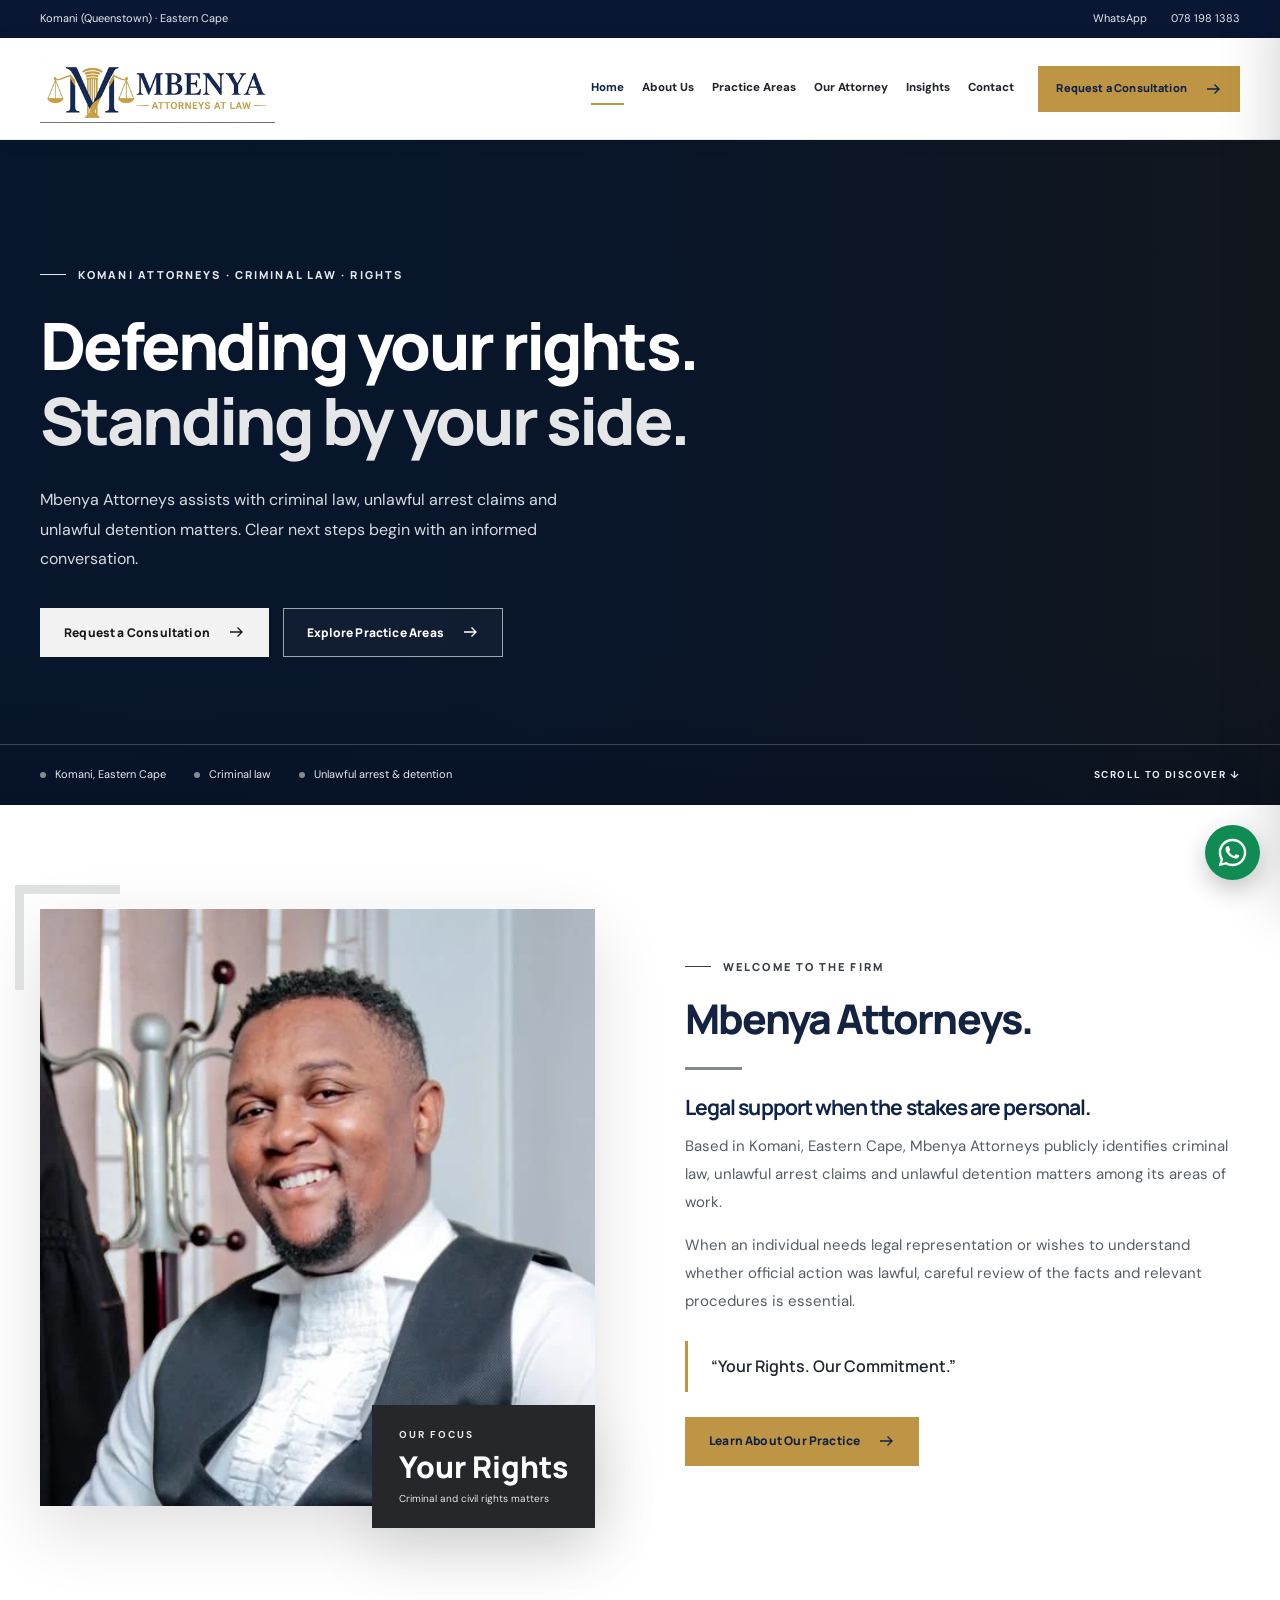
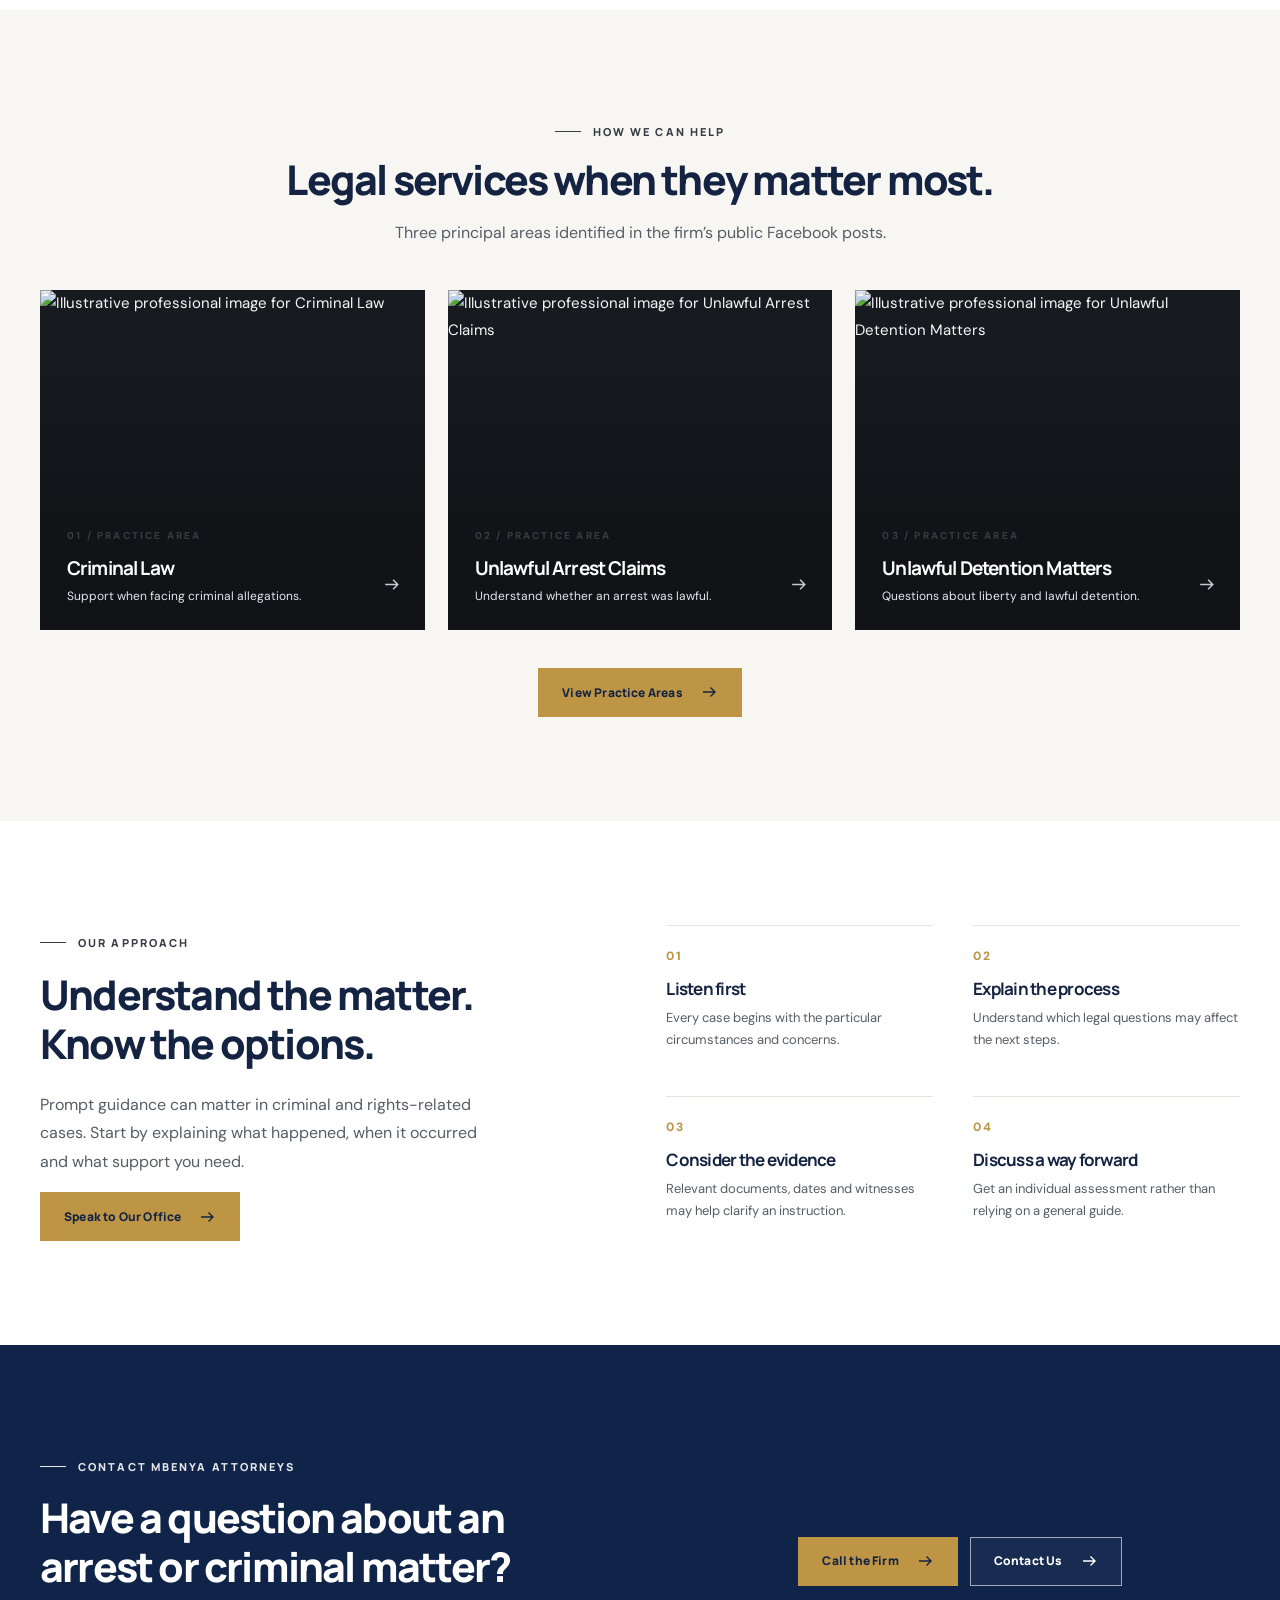
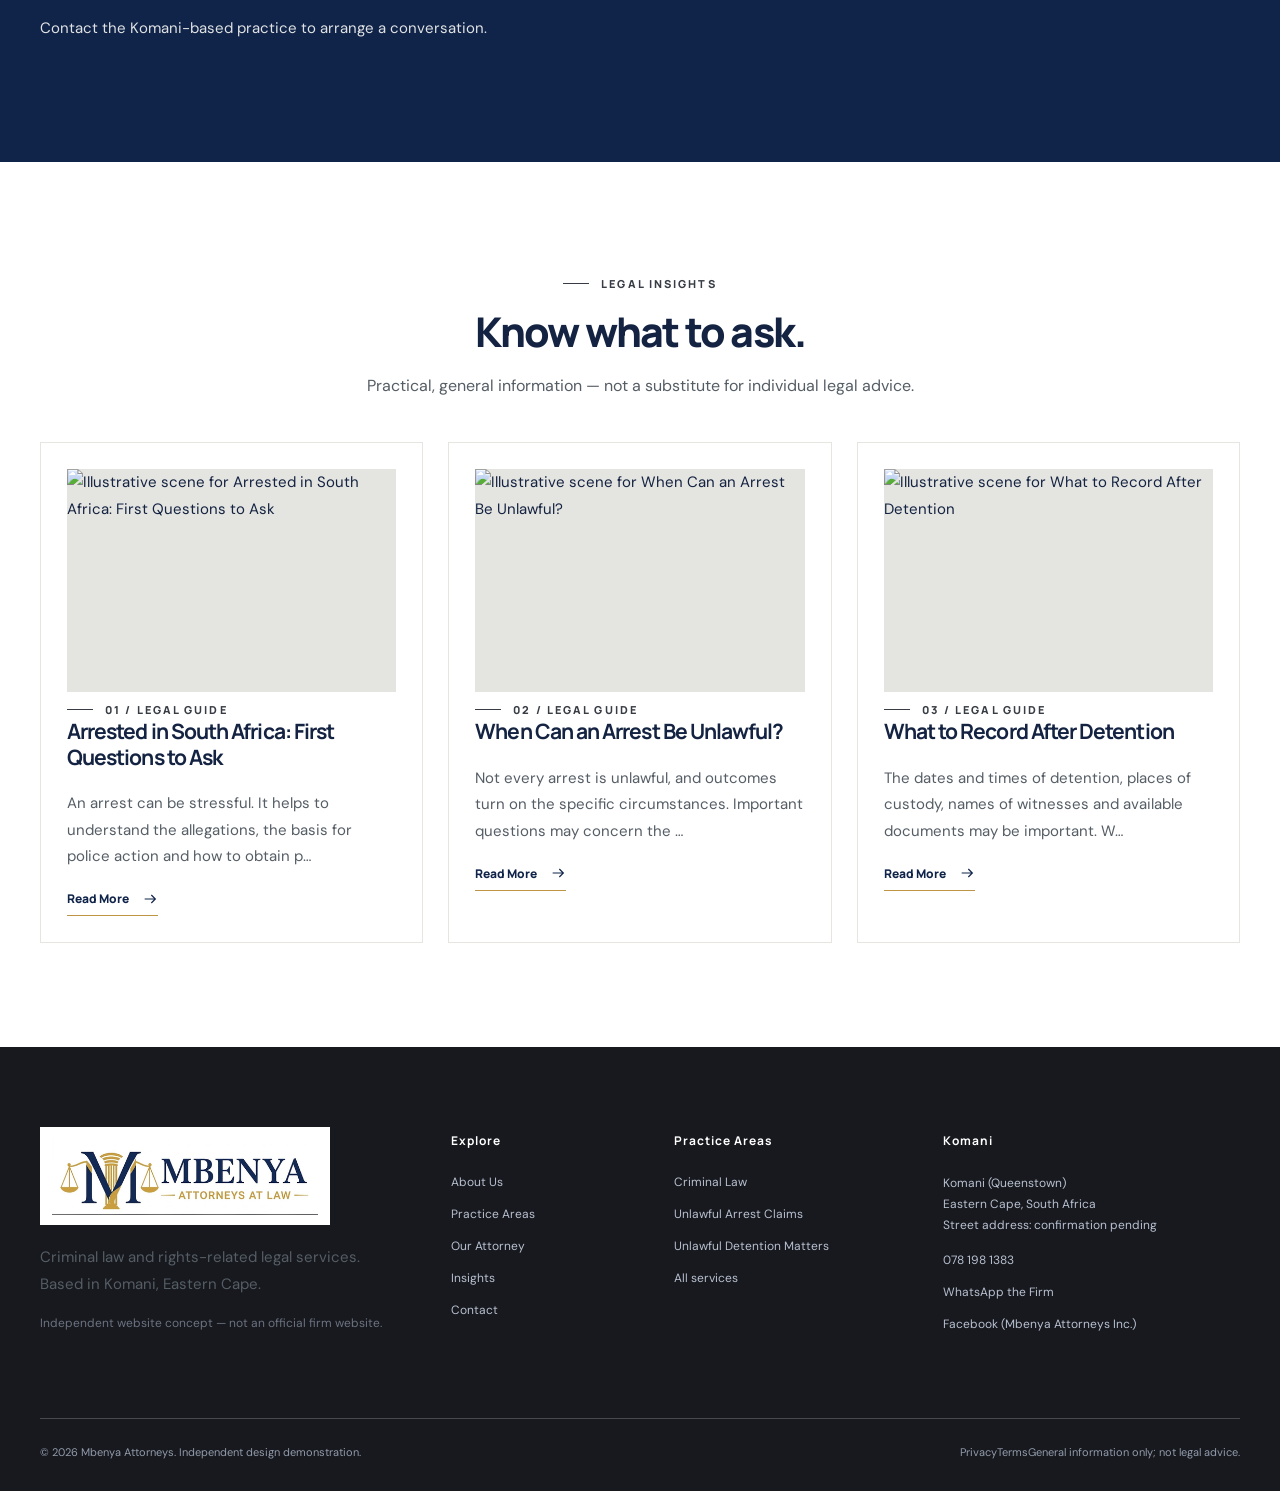
==== index.html @ cfec48fe "Initial Mbenya Attorneys website" ====
<!doctype html><html lang="en-ZA"><head><meta charset="utf-8"><meta name="viewport" content="width=device-width,initial-scale=1"><meta name="theme-color" content="#10244a"><title>Mbenya Attorneys | Criminal Law &amp; Unlawful Arrest | Komani</title><meta name="description" content="Mbenya Attorneys in Komani, Eastern Cape: criminal law, unlawful arrest claims and unlawful detention matters. Call or WhatsApp 078 198 1383."><meta name="robots" content="noindex,nofollow,noarchive,max-image-preview:large"><meta property="og:title" content="Mbenya Attorneys | Criminal Law &amp; Unlawful Arrest | Komani"><meta property="og:description" content="Mbenya Attorneys in Komani, Eastern Cape: criminal law, unlawful arrest claims and unlawful detention matters. Call or WhatsApp 078 198 1383."><meta property="og:type" content="website"><meta property="og:image" content="/assets/social-preview.jpg"><meta name="twitter:card" content="summary_large_image"><link rel="icon" type="image/png" href="/assets/favicon.png"><link rel="preconnect" href="https://images.pexels.com"><link rel="preconnect" href="https://fonts.googleapis.com"><link rel="preconnect" href="https://fonts.gstatic.com" crossorigin><link rel="stylesheet" href="/assets/site.css"><script defer src="/assets/site.js"></script><script type="application/ld+json">{"@context": "https://schema.org", "@type": "LegalService", "name": "Mbenya Attorneys", "telephone": "+27781981383", "address": {"@type": "PostalAddress", "addressLocality": "Komani", "addressRegion": "Eastern Cape", "addressCountry": "ZA"}, "areaServed": "South Africa", "knowsAbout": ["Criminal law", "Unlawful arrest claims", "Unlawful detention matters"], "sameAs": ["https://www.facebook.com/ModiAttorneys/"]}</script></head><body><a class="skip-link" href="#main">Skip to content</a><div class="topbar"><div class="container topbar-inner"><span class="topbar-address">Komani (Queenstown) · Eastern Cape</span><div class="topbar-links"><a href="https://wa.me/27781981383" target="_blank" rel="noopener noreferrer">WhatsApp</a><a href="tel:+27781981383">078 198 1383</a></div></div></div><header class="nav-shell"><div class="container nav-inner"><a class="brand" href="/" aria-label="Mbenya Attorneys home"><img src="/assets/logo-header.png" width="235" height="69" alt="Mbenya Attorneys at Law official supplied logo"></a><nav class="nav-links" aria-label="Main navigation"><a class="nav-link active" href="/" aria-current=page>Home</a><a class="nav-link " href="/about/" >About Us</a><a class="nav-link " href="/practice-areas/" >Practice Areas</a><a class="nav-link " href="/our-attorney/" >Our Attorney</a><a class="nav-link " href="/insights/" >Insights</a><a class="nav-link " href="/contact/" >Contact</a></nav><a class="btn btn-gold nav-cta" href="/contact/">Request a Consultation <svg aria-hidden="true" xmlns="http://www.w3.org/2000/svg" width="18" height="18" viewBox="0 0 24 24" fill="none" stroke="currentColor" stroke-width="1.8"><path d="M4 12h16m-6-6 6 6-6 6"/></svg></a><button type="button" class="menu-open" aria-label="Open navigation" aria-expanded="false" aria-controls="mobile-panel" data-mobile-open>☰</button></div></header><div class="mobile-backdrop" id="mobile-backdrop"></div><nav class="mobile-panel" id="mobile-panel" aria-label="Mobile navigation" aria-hidden="true" inert><div class="mobile-head"><img src="/assets/logo-header.png" alt="Mbenya Attorneys logo"><button type="button" data-mobile-close aria-label="Close navigation">×</button></div><div class="mobile-links"><a href="/">Home</a><a href="/about/">About Us</a><a href="/practice-areas/">Practice Areas</a><a href="/our-attorney/">Our Attorney</a><a href="/insights/">Insights</a><a href="/contact/">Contact</a></div><a class="btn btn-gold mobile-cta" href="/contact/">Contact the Firm <svg aria-hidden="true" xmlns="http://www.w3.org/2000/svg" width="18" height="18" viewBox="0 0 24 24" fill="none" stroke="currentColor" stroke-width="1.8"><path d="M4 12h16m-6-6 6 6-6 6"/></svg></a></nav><main id="main"><section class="hero" style="--hero-image:url('https://images.pexels.com/photos/5668508/pexels-photo-5668508.jpeg?auto=compress&cs=tinysrgb&w=1900')"><div class="container hero-inner"><div class="hero-copy"><span class="eyebrow eyebrow-light">KOMANI ATTORNEYS · CRIMINAL LAW · RIGHTS</span><h1>Defending your rights. <em>Standing by your side.</em></h1><p>Mbenya Attorneys assists with criminal law, unlawful arrest claims and unlawful detention matters. Clear next steps begin with an informed conversation.</p><div class="hero-actions"><a class="btn btn-gold" href="/contact/">Request a Consultation <svg aria-hidden="true" xmlns="http://www.w3.org/2000/svg" width="18" height="18" viewBox="0 0 24 24" fill="none" stroke="currentColor" stroke-width="1.8"><path d="M4 12h16m-6-6 6 6-6 6"/></svg></a><a class="btn btn-outline" href="/practice-areas/">Explore Practice Areas <svg aria-hidden="true" xmlns="http://www.w3.org/2000/svg" width="18" height="18" viewBox="0 0 24 24" fill="none" stroke="currentColor" stroke-width="1.8"><path d="M4 12h16m-6-6 6 6-6 6"/></svg></a></div></div></div><div class="hero-bottom"><div class="container hero-bottom-inner"><div class="hero-notes"><span>Komani, Eastern Cape</span><span>Criminal law</span><span>Unlawful arrest &amp; detention</span></div><span class="scroll-cue">SCROLL TO DISCOVER ↓</span></div></div></section>
<section class="section"><div class="container intro-grid"><div class="intro-picture"><img src="/assets/portrait-home.webp" alt="Attorney portrait supplied for Mbenya Attorneys, name awaiting confirmation" width="526" height="526" loading="lazy" decoding="async" ><div class="picture-stamp"><small>OUR FOCUS</small><strong>Your Rights</strong><span>Criminal and civil rights matters</span></div></div><div class="intro-copy"><span class="eyebrow">WELCOME TO THE FIRM</span><h2>Mbenya Attorneys.</h2><div class="accent-line"></div><h3>Legal support when the stakes are personal.</h3><p>Based in Komani, Eastern Cape, Mbenya Attorneys publicly identifies criminal law, unlawful arrest claims and unlawful detention matters among its areas of work.</p><p>When an individual needs legal representation or wishes to understand whether official action was lawful, careful review of the facts and relevant procedures is essential.</p><blockquote>“Your Rights. Our Commitment.”</blockquote><a class="btn btn-gold" href="/about/">Learn About Our Practice <svg aria-hidden="true" xmlns="http://www.w3.org/2000/svg" width="18" height="18" viewBox="0 0 24 24" fill="none" stroke="currentColor" stroke-width="1.8"><path d="M4 12h16m-6-6 6 6-6 6"/></svg></a></div></div></section>
<section class="section cream"><div class="container"><div class="section-heading centered"><span class="eyebrow">HOW WE CAN HELP</span><h2>Legal services when they matter most.</h2><p>Three principal areas identified in the firm’s public Facebook posts.</p></div><div class="practice-grid"><a class="practice-card" href="/practice-areas/#criminal"><img src="https://images.pexels.com/photos/7875843/pexels-photo-7875843.jpeg?auto=compress&amp;cs=tinysrgb&amp;w=1200" alt="Illustrative professional image for Criminal Law" width="1200" height="800" loading="lazy" decoding="async" ><div class="practice-shade"></div><div class="practice-card-text"><span class="card-number">01 / PRACTICE AREA</span><h3>Criminal Law</h3><p>Support when facing criminal allegations.</p></div><span class="card-arrow"><svg aria-hidden="true" xmlns="http://www.w3.org/2000/svg" width="18" height="18" viewBox="0 0 24 24" fill="none" stroke="currentColor" stroke-width="1.8"><path d="M4 12h16m-6-6 6 6-6 6"/></svg></span></a><a class="practice-card" href="/practice-areas/#arrest"><img src="https://images.pexels.com/photos/6077355/pexels-photo-6077355.jpeg?auto=compress&amp;cs=tinysrgb&amp;w=1200" alt="Illustrative professional image for Unlawful Arrest Claims" width="1200" height="800" loading="lazy" decoding="async" ><div class="practice-shade"></div><div class="practice-card-text"><span class="card-number">02 / PRACTICE AREA</span><h3>Unlawful Arrest Claims</h3><p>Understand whether an arrest was lawful.</p></div><span class="card-arrow"><svg aria-hidden="true" xmlns="http://www.w3.org/2000/svg" width="18" height="18" viewBox="0 0 24 24" fill="none" stroke="currentColor" stroke-width="1.8"><path d="M4 12h16m-6-6 6 6-6 6"/></svg></span></a><a class="practice-card" href="/practice-areas/#detention"><img src="https://images.pexels.com/photos/6077859/pexels-photo-6077859.jpeg?auto=compress&amp;cs=tinysrgb&amp;w=1200" alt="Illustrative professional image for Unlawful Detention Matters" width="1200" height="800" loading="lazy" decoding="async" ><div class="practice-shade"></div><div class="practice-card-text"><span class="card-number">03 / PRACTICE AREA</span><h3>Unlawful Detention Matters</h3><p>Questions about liberty and lawful detention.</p></div><span class="card-arrow"><svg aria-hidden="true" xmlns="http://www.w3.org/2000/svg" width="18" height="18" viewBox="0 0 24 24" fill="none" stroke="currentColor" stroke-width="1.8"><path d="M4 12h16m-6-6 6 6-6 6"/></svg></span></a></div><div class="section-action centered"><a class="btn btn-gold" href="/practice-areas/">View Practice Areas <svg aria-hidden="true" xmlns="http://www.w3.org/2000/svg" width="18" height="18" viewBox="0 0 24 24" fill="none" stroke="currentColor" stroke-width="1.8"><path d="M4 12h16m-6-6 6 6-6 6"/></svg></a></div></div></section>
<section class="section purpose-section"><div class="container purpose-grid"><div><span class="eyebrow">OUR APPROACH</span><h2>Understand the matter. Know the options.</h2><p>Prompt guidance can matter in criminal and rights-related cases. Start by explaining what happened, when it occurred and what support you need.</p><a class="btn btn-gold" href="/contact/">Speak to Our Office <svg aria-hidden="true" xmlns="http://www.w3.org/2000/svg" width="18" height="18" viewBox="0 0 24 24" fill="none" stroke="currentColor" stroke-width="1.8"><path d="M4 12h16m-6-6 6 6-6 6"/></svg></a></div><div class="value-grid"><div><span>01</span><h3>Listen first</h3><p>Every case begins with the particular circumstances and concerns.</p></div><div><span>02</span><h3>Explain the process</h3><p>Understand which legal questions may affect the next steps.</p></div><div><span>03</span><h3>Consider the evidence</h3><p>Relevant documents, dates and witnesses may help clarify an instruction.</p></div><div><span>04</span><h3>Discuss a way forward</h3><p>Get an individual assessment rather than relying on a general guide.</p></div></div></div></section>
<section class="section section-navy"><div class="container two-column"><div><span class="eyebrow eyebrow-light">CONTACT MBENYA ATTORNEYS</span><h2>Have a question about an arrest or criminal matter?</h2><p style="color:#e0e2e3">Contact the Komani-based practice to arrange a conversation.</p></div><div class="centered"><a class="btn btn-gold" href="tel:+27781981383">Call the Firm <svg aria-hidden="true" xmlns="http://www.w3.org/2000/svg" width="18" height="18" viewBox="0 0 24 24" fill="none" stroke="currentColor" stroke-width="1.8"><path d="M4 12h16m-6-6 6 6-6 6"/></svg></a> &nbsp; <a class="btn btn-outline" href="/contact/">Contact Us <svg aria-hidden="true" xmlns="http://www.w3.org/2000/svg" width="18" height="18" viewBox="0 0 24 24" fill="none" stroke="currentColor" stroke-width="1.8"><path d="M4 12h16m-6-6 6 6-6 6"/></svg></a></div></div></section>
<section class="section"><div class="container"><div class="section-heading centered"><span class="eyebrow">LEGAL INSIGHTS</span><h2>Know what to ask.</h2><p>Practical, general information — not a substitute for individual legal advice.</p></div><div class="insight-grid"><article class="insight-card"><a class="insight-image" href="/insights/#arrest-rights"><img src="https://images.pexels.com/photos/7875843/pexels-photo-7875843.jpeg?auto=compress&amp;cs=tinysrgb&amp;w=1200" alt="Illustrative scene for Arrested in South Africa: First Questions to Ask" width="1200" height="800" loading="lazy" decoding="async" ></a><span class="eyebrow">01 / LEGAL GUIDE</span><h3>Arrested in South Africa: First Questions to Ask</h3><p>An arrest can be stressful. It helps to understand the allegations, the basis for police action and how to obtain p…</p><a class="text-link" href="/insights/#arrest-rights">Read More <svg aria-hidden="true" xmlns="http://www.w3.org/2000/svg" width="18" height="18" viewBox="0 0 24 24" fill="none" stroke="currentColor" stroke-width="1.8"><path d="M4 12h16m-6-6 6 6-6 6"/></svg></a></article><article class="insight-card"><a class="insight-image" href="/insights/#unlawful-arrest"><img src="https://images.pexels.com/photos/6077355/pexels-photo-6077355.jpeg?auto=compress&amp;cs=tinysrgb&amp;w=1200" alt="Illustrative scene for When Can an Arrest Be Unlawful?" width="1200" height="800" loading="lazy" decoding="async" ></a><span class="eyebrow">02 / LEGAL GUIDE</span><h3>When Can an Arrest Be Unlawful?</h3><p>Not every arrest is unlawful, and outcomes turn on the specific circumstances. Important questions may concern the …</p><a class="text-link" href="/insights/#unlawful-arrest">Read More <svg aria-hidden="true" xmlns="http://www.w3.org/2000/svg" width="18" height="18" viewBox="0 0 24 24" fill="none" stroke="currentColor" stroke-width="1.8"><path d="M4 12h16m-6-6 6 6-6 6"/></svg></a></article><article class="insight-card"><a class="insight-image" href="/insights/#detention-steps"><img src="https://images.pexels.com/photos/6077859/pexels-photo-6077859.jpeg?auto=compress&amp;cs=tinysrgb&amp;w=1200" alt="Illustrative scene for What to Record After Detention" width="1200" height="800" loading="lazy" decoding="async" ></a><span class="eyebrow">03 / LEGAL GUIDE</span><h3>What to Record After Detention</h3><p>The dates and times of detention, places of custody, names of witnesses and available documents may be important. W…</p><a class="text-link" href="/insights/#detention-steps">Read More <svg aria-hidden="true" xmlns="http://www.w3.org/2000/svg" width="18" height="18" viewBox="0 0 24 24" fill="none" stroke="currentColor" stroke-width="1.8"><path d="M4 12h16m-6-6 6 6-6 6"/></svg></a></article></div></div></section></main><footer class="site-footer"><div class="container"><div class="footer-grid"><div><a class="footer-logo" href="/"><img src="/assets/logo-dark-4k.png" alt="Mbenya Attorneys at Law logo" width="300" height="88" loading="lazy"></a><p>Criminal law and rights-related legal services. Based in Komani, Eastern Cape.</p><p class="demo-note">Independent website concept — not an official firm website.</p></div><div><h3>Explore</h3><div class="footer-links"><a href="/about/">About Us</a><a href="/practice-areas/">Practice Areas</a><a href="/our-attorney/">Our Attorney</a><a href="/insights/">Insights</a><a href="/contact/">Contact</a></div></div><div><h3>Practice Areas</h3><div class="footer-links"><a href="/practice-areas/#criminal">Criminal Law</a><a href="/practice-areas/#arrest">Unlawful Arrest Claims</a><a href="/practice-areas/#detention">Unlawful Detention Matters</a><a href="/practice-areas/">All services</a></div></div><div class="footer-location"><h3>Komani</h3><address>Komani (Queenstown)<br>Eastern Cape, South Africa<br>Street address: confirmation pending</address><div class="footer-links" style="margin-top:15px"><a href="tel:+27781981383">078 198 1383</a><a href="https://wa.me/27781981383" target="_blank" rel="noopener noreferrer">WhatsApp the Firm</a><a href="https://www.facebook.com/ModiAttorneys/" target="_blank" rel="noopener noreferrer">Facebook (Mbenya Attorneys Inc.)</a></div></div></div><div class="footer-bottom"><span>© 2026 Mbenya Attorneys. Independent design demonstration.</span><span class="footer-legal"><a href="/privacy/">Privacy</a><a href="/terms/">Terms</a><span>General information only; not legal advice.</span></span></div></div></footer><a class="floating-whatsapp" href="https://wa.me/27781981383?text=Hello%20Mbenya%20Attorneys%2C%20I%20would%20like%20to%20enquire%20about%20legal%20services." target="_blank" rel="noopener noreferrer" title="WhatsApp Mbenya Attorneys" aria-label="Contact Mbenya Attorneys on WhatsApp"><svg viewBox="0 0 32 32" aria-hidden="true" xmlns="http://www.w3.org/2000/svg"><path fill="currentColor" d="M16 .8C7.61.8.8 7.59.8 15.98c0 2.69.7 5.31 2.03 7.62L.7 31.3l7.91-2.08a15.15 15.15 0 0 0 7.37 1.88h.01c8.38 0 15.2-6.82 15.2-15.2 0-4.06-1.58-7.88-4.46-10.76A15.07 15.07 0 0 0 16 .8Zm0 27.73a12.54 12.54 0 0 1-6.39-1.75l-.46-.27-4.7 1.23 1.25-4.58-.3-.47a12.5 12.5 0 0 1-1.93-6.7C3.47 9.08 9.08 3.47 16 3.47a12.45 12.45 0 0 1 8.87 3.68 12.48 12.48 0 0 1 3.67 8.86c0 6.91-5.62 12.52-12.54 12.52Zm6.88-9.38c-.38-.19-2.23-1.1-2.58-1.23-.34-.13-.59-.19-.84.19s-.96 1.23-1.18 1.49-.44.29-.82.1a10.32 10.32 0 0 1-3.04-1.88 11.39 11.39 0 0 1-2.1-2.61c-.22-.38-.02-.58.16-.77.17-.17.38-.44.57-.66s.25-.38.38-.63.06-.47-.03-.66c-.1-.19-.85-2.04-1.16-2.8-.3-.74-.61-.64-.84-.65l-.71-.01c-.25 0-.66.1-1.01.47-.34.38-1.32 1.29-1.32 3.13s1.35 3.62 1.53 3.87a14.37 14.37 0 0 0 5.51 4.89c1.03.45 1.84.72 2.48.93 1.04.33 1.98.29 2.72.18.83-.13 2.23-.91 2.55-1.79.31-.88.31-1.64.22-1.8-.09-.16-.34-.25-.72-.44Z"/></svg><span class="whatsapp-tooltip" aria-hidden="true">WhatsApp Us</span></a><button type="button" class="scroll-top" title="Back to top" aria-label="Back to top">↑</button></body></html>
---- assets/site.css ----
@import url('https://fonts.googleapis.com/css2?family=DM+Sans:wght@400;500;600;700&family=Manrope:wght@400;500;600;700;800&display=swap');
:root{--navy:#181b20;--navy-deep:#101216;--navy-soft:#30343c;--gold:#505863;--gold-light:#e2e5e8;--red:#25282d;--ink:#171b21;--body:#58616d;--line:#e7e9ec;--cream:#f5f6f7;--white:#fff;--shadow:0 24px 65px rgba(10,13,18,.14)}
*,*::before,*::after{box-sizing:border-box}html{scroll-behavior:smooth;scroll-padding-top:110px}body{margin:0;background:#fff;color:var(--ink);font:400 15px/1.78 'DM Sans',Arial,sans-serif;-webkit-font-smoothing:antialiased}body.nav-open{overflow:hidden}img{max-width:100%;display:block}button,input,textarea,select{font:inherit}button{cursor:pointer}a{color:inherit;text-decoration:none}::selection{background:#e0e3e6;color:#1a1c20}:focus-visible{outline:3px solid #525862;outline-offset:4px}.container{width:min(100% - 72px,1200px);margin-inline:auto}.skip-link{position:absolute;top:-100px;left:10px;z-index:1000;color:#fff;background:var(--navy);padding:9px 17px}.skip-link:focus{top:8px}h1,h2,h3,h4,p{margin-top:0}h1,h2,h3{font-family:Manrope,Arial,sans-serif;letter-spacing:-.044em;line-height:1.2}h1{font-size:clamp(44px,5.1vw,74px);font-weight:800}h2{font-size:clamp(30px,3.2vw,48px);font-weight:800}h3{font-size:clamp(17px,1.65vw,23px)}p{color:var(--body)}.centered{text-align:center}.section{padding:104px 0}.cream{background:var(--cream)}.section-heading{margin-bottom:42px;max-width:770px}.section-heading.centered{margin-inline:auto}.section-heading h2{margin:15px 0 15px}.section-heading p{margin:0;font-size:16px;line-height:1.78}.eyebrow{display:inline-flex;align-items:center;gap:12px;color:var(--gold);font-size:11px;font-family:Manrope,Arial,sans-serif;font-weight:800;letter-spacing:2.1px;text-transform:uppercase;line-height:1.55}.eyebrow::before{content:"";width:26px;flex:0 0 26px;height:1px;background:currentColor}.eyebrow-light{color:var(--gold-light)}.accent-line{width:57px;height:3px;background:var(--gold);margin:24px 0}.btn{display:inline-flex;align-items:center;justify-content:center;gap:17px;padding:14px 23px;min-height:49px;font-size:12px;font-weight:800;letter-spacing:.015em;font-family:Manrope,Arial,sans-serif;line-height:1.3;text-align:center;border:1px solid transparent;transition:background .2s,transform .2s,border-color .2s;white-space:normal}.btn:hover{transform:translateY(-2px)}.btn svg{flex:none}.btn-gold{background:#20252c;border-color:#20252c;color:#fff}.btn-gold:hover{background:#171b20;border-color:#171b20;color:#fff}.btn-navy{color:#fff;background:var(--navy);border-color:var(--navy)}.btn-navy:hover{background:#343943}.btn-outline{border-color:#fff9;color:#fff;background:#ffffff08}.btn-outline:hover{background:#ffffff1d}.text-link{display:inline-flex;align-items:center;gap:13px;color:#22252b;font-size:12px;font-weight:800;font-family:Manrope,Arial,sans-serif;border-bottom:1px solid var(--gold);padding-bottom:6px}.text-link:hover{color:#20252c}.text-link svg{width:16px}.section-action{margin-top:38px}
/* Reference site navigation: restrained utility bar, white main navigation */
.topbar{background:#101215;color:#e0e2ea;font-size:11px}.topbar-inner{min-height:38px;display:flex;justify-content:space-between;align-items:center;gap:18px}.topbar-address,.topbar-links,.topbar-links a{display:inline-flex;align-items:center;gap:7px}.topbar svg{height:15px;width:15px;color:#c8ccd1}.topbar-links{gap:24px}.topbar-links a:hover{color:#c8ccd1}.nav-shell{position:sticky;top:0;background:#fff;z-index:80;box-shadow:0 2px 20px #181b200e}.nav-inner{min-height:101px;display:flex;align-items:center;gap:24px}.brand{display:flex;align-items:center;flex:0 0 260px;width:260px}.brand img{width:260px;height:auto;max-height:80px;object-fit:contain}.nav-links{display:flex;gap:18px;margin-left:auto;align-items:center}.nav-link{font-size:11.5px;font-weight:800;color:#22252b;white-space:nowrap;position:relative;padding:12px 0}.nav-link::after{content:"";position:absolute;bottom:6px;left:0;right:100%;height:2px;background:var(--gold);transition:right .2s}.nav-link.active::after,.nav-link:hover::after{right:0}.nav-link.active{color:#20252c}.nav-cta{padding:13px 17px;min-height:44px;white-space:nowrap;font-size:11px}.menu-open{display:none;background:transparent;border:1px solid #e3e3e3;color:var(--navy);width:44px;height:44px;align-items:center;justify-content:center;margin-left:auto}.mobile-backdrop{position:fixed;inset:0;background:#101215b3;z-index:85;visibility:hidden;opacity:0;transition:opacity .2s,visibility .2s}.mobile-backdrop.visible{opacity:1;visibility:visible}.mobile-panel{position:fixed;right:0;top:0;bottom:0;z-index:90;display:block;width:min(89vw,380px);padding:24px;background:white;overflow-y:auto;transform:translateX(105%);box-shadow:-15px 0 60px #1012153d;transition:transform .23s}.mobile-panel.open{transform:translateX(0)}.mobile-head{display:flex;align-items:center;justify-content:space-between;gap:12px;padding-bottom:25px;border-bottom:1px solid var(--line)}.mobile-head img{width:175px;height:auto}.mobile-head button{background:#eff0f2;border:0;color:var(--navy);font-size:26px;line-height:1;width:39px;height:39px}.mobile-links{display:flex;flex-direction:column;margin:14px 0 27px}.mobile-links a{padding:13px 3px;border-bottom:1px solid #efeee9;font-size:14px;font-weight:700}.mobile-cta{width:100%}
/* Full-bleed image, overlaid text: matches original Were reference hero */
.hero{min-height:665px;background:#111318;color:#fff;position:relative;isolation:isolate;display:flex;align-items:center;overflow:hidden}.hero::before{content:"";position:absolute;z-index:-2;inset:0;background-image:linear-gradient(90deg,rgba(5,14,32,.98) 0%,rgba(6,16,36,.94) 31%,rgba(7,19,41,.79) 57%,rgba(5,14,31,.15) 100%),var(--hero-image);background-position:center;background-size:cover}.hero::after{content:"";position:absolute;z-index:-1;inset:0;background:linear-gradient(0deg,rgba(4,12,30,.39),transparent 24%)}.hero-inner{width:min(100% - 72px,1200px);padding:88px 0 119px}.hero-copy{max-width:725px}.hero h1{color:#fff;margin:24px 0 27px;line-height:1.15}.hero h1 em{color:var(--gold-light);font-style:normal}.hero-copy p{color:#d8dade;max-width:570px;font-size:16px;line-height:1.85}.hero-actions{display:flex;gap:14px;flex-wrap:wrap;margin-top:34px}.hero-bottom{position:absolute;left:0;right:0;bottom:0;color:#e8eaf0;border-top:1px solid #fff3}.hero-bottom-inner{min-height:60px;display:flex;align-items:center;justify-content:space-between;gap:20px}.hero-notes{display:flex;align-items:center;gap:28px;font-size:11px}.hero-notes span{display:flex;align-items:center;gap:9px}.hero-notes span::before{content:"";height:6px;width:6px;background:var(--gold-light);border-radius:50%}.scroll-cue{font-weight:700;letter-spacing:1.4px;font-size:10px;white-space:nowrap}
/* Reference intro portrait treatment */
.intro-grid{display:grid;grid-template-columns:minmax(0,1fr) minmax(0,1fr);gap:90px;align-items:center}.intro-picture{position:relative;min-width:0}.intro-picture>img{width:100%;height:auto;aspect-ratio:1/1;object-fit:cover;object-position:center 18%;box-shadow:var(--shadow)}.intro-picture::before{content:"";position:absolute;border-top:9px solid #e9ebed;border-left:9px solid #e9ebed;left:-25px;top:-24px;height:105px;width:105px;pointer-events:none;z-index:1}.picture-stamp{position:absolute;right:-22px;bottom:-22px;background:var(--navy);padding:23px 27px;color:white;box-shadow:var(--shadow);display:flex;flex-direction:column;line-height:1.3;min-width:164px}.picture-stamp small{font-size:10px;color:var(--gold-light);letter-spacing:2px;font-weight:700}.picture-stamp strong{font:800 30px Manrope,Arial,sans-serif;margin:5px 0}.picture-stamp span{font-size:10px;color:#e5e6e7}.intro-copy h2{margin:18px 0 0}.intro-copy h3{color:var(--navy);margin-bottom:14px}.intro-copy p{line-height:1.85;margin-bottom:16px}.intro-copy blockquote{font:600 16px/1.7 Manrope,Arial,sans-serif;border-left:3px solid var(--gold);padding:12px 0 12px 23px;margin:25px 0;color:#222832}
/* Image-led practice cards: no image stretching */
.practice-grid{display:grid;grid-template-columns:repeat(3,minmax(0,1fr));gap:23px}.practice-card{height:340px;min-width:0;overflow:hidden;position:relative;background:#23262b;display:block;color:#fff}.practice-card>img{position:absolute;inset:0;width:100%;height:100%;object-fit:cover;object-position:center;transition:transform .35s ease}.practice-card:hover>img{transform:scale(1.055)}.practice-shade{position:absolute;inset:0;background:linear-gradient(180deg,#1012150a 15%,#101215d5 70%,#101215ee 100%)}.practice-card-text{position:absolute;bottom:0;left:0;right:0;padding:27px 27px 25px}.card-number{font-size:10px;letter-spacing:2.2px;color:var(--gold-light);font-weight:700}.practice-card h3{font-size:19px;color:white;margin:9px 0 7px}.practice-card p{font-size:12px;line-height:1.5;color:#e3e8f0;max-width:285px;margin-bottom:0}.card-arrow{position:absolute;bottom:27px;right:24px}.card-arrow svg{width:19px;height:19px;color:#c8ccd1}
.purpose-grid{display:grid;grid-template-columns:1fr 1.08fr;gap:95px;align-items:start}.purpose-grid h2{margin:18px 0 23px}.purpose-grid>div>p{font-size:16px;max-width:440px}.value-grid{display:grid;grid-template-columns:1fr 1fr;gap:32px 40px}.value-grid>div{border-top:1px solid var(--line);padding-top:16px}.value-grid span,.three-values span{font-size:12px;color:var(--gold);font-weight:800;letter-spacing:2px}.value-grid h3{margin:10px 0 8px;font-size:17px}.value-grid p{font-size:13px;line-height:1.7}.two-column{display:grid;grid-template-columns:minmax(0,1fr) minmax(0,1fr);gap:80px;align-items:center}.two-column>div{min-width:0}.two-column h2{margin:17px 0 23px}.two-column p{font-size:15px;line-height:1.9}.two-column .btn{margin-top:15px}.section-navy{background:var(--navy);color:#fff}.section-navy h2{color:#fff}.section-navy p{color:#d4dce9}.decorative-photo,.picture-frame{width:100%;overflow:hidden}.decorative-photo img{width:100%;height:auto;aspect-ratio:6/4;object-fit:cover}.picture-frame img{width:100%;height:auto;aspect-ratio:1.19/1;object-fit:cover}.insight-grid{display:grid;grid-template-columns:repeat(3,minmax(0,1fr));gap:25px}.insight-card{min-width:0;border:1px solid #e7e5e0;background:white;padding:26px}.insight-image{display:block;overflow:hidden;background:#e4e4e0}.insight-image img{width:100%;height:auto;aspect-ratio:4/3;object-fit:cover;object-position:center;transition:transform .3s}.insight-image:hover img{transform:scale(1.04)}.insight-copy{padding-top:17px}.overline{font-family:Manrope,Arial,sans-serif;font-size:10px;letter-spacing:1.8px;color:#20252c;font-weight:800}.insight-copy h3{font-size:20px;margin:23px 0 12px;line-height:1.35}.insight-copy h3 a:hover{color:#171b20}.insight-copy p{font-size:13px;line-height:1.8;min-height:53px}.insight-copy .text-link{margin-top:9px}
/* Inner pages */
.page-hero{background:radial-gradient(circle at 83% 32%,#31353b 0%,transparent 42%),linear-gradient(120deg,#181b20,#222830);color:white;padding:100px 0 95px}.page-hero h1{max-width:830px;font-size:clamp(40px,4.6vw,64px);margin:25px 0 22px}.page-hero p{color:#cdd5e3;max-width:630px;font-size:16px}.three-values{display:grid;grid-template-columns:repeat(3,minmax(0,1fr));gap:24px}.three-values article{background:#fff;padding:32px;min-width:0;border:1px solid var(--line)}.three-values h3{margin:15px 0 10px}.three-values p{font-size:13px}.reverse{direction:rtl}.reverse>*{direction:ltr}.jump-chips{display:flex;gap:12px;flex-wrap:wrap;justify-content:center;margin-top:35px}.jump-chips a{border:1px solid #DED6DA;color:#242b34;font-size:12px;font-weight:700;padding:8px 13px}.jump-chips a:hover{background:var(--navy);color:white}.practice-detail{padding:85px 0;scroll-margin-top:115px}.detail-grid{display:grid;grid-template-columns:minmax(0,1fr) minmax(0,1fr);align-items:center;gap:80px}.detail-grid.reverse{direction:rtl}.detail-grid.reverse>*{direction:ltr}.detail-photo img{width:100%;height:auto;aspect-ratio:5/4;object-fit:cover;object-position:center}.detail-copy h2{margin:16px 0 15px}.detail-copy h3{font-size:18px;font-weight:700;letter-spacing:-.018em;margin-bottom:16px;color:#343b44}.detail-copy>p{line-height:1.8}.detail-topics{font-size:12px;font-weight:700;color:#3a3c40;border-left:3px solid var(--gold);padding-left:17px;margin:25px 0!important}.profile-layout{display:grid;grid-template-columns:.9fr 1.1fr;gap:88px;align-items:center}.profile-photo{position:relative}.profile-photo>img{width:100%;height:auto;aspect-ratio:1/1;object-fit:cover;box-shadow:var(--shadow)}.profile-body h2{margin:18px 0 6px}.profile-role{font-weight:800;font-size:11px;letter-spacing:1.4px;color:#20252c}.profile-body p{line-height:1.85}.team-grid{display:grid;grid-template-columns:repeat(3,minmax(0,1fr));gap:24px}.team-grid article{text-align:center;background:#fff;border:1px solid var(--line);padding:35px 22px}.initials{margin:0 auto 19px;border-radius:50%;width:79px;height:79px;background:#e4edf8;color:#20262f;display:grid;place-items:center;font:800 24px Manrope,Arial,sans-serif}.team-grid article:nth-child(2) .initials{background:#F9E5EA;color:#20252c}.team-grid article:nth-child(3) .initials{background:#f6e1e5;color:#2f3237}.team-grid h3{margin:0;font-size:18px}.team-grid span{font-size:11px;text-transform:uppercase;letter-spacing:1.4px;color:#50535a}.guide-article{padding:42px 46px;background:#fff;margin:0 auto 25px;scroll-margin-top:120px;max-width:900px}.guide-article h2{font-size:30px;margin:13px 0 24px}.guide-article p{line-height:1.9}.contact-grid{display:grid;grid-template-columns:.85fr 1.15fr;gap:75px;align-items:start}.contact-copy h2{margin:17px 0 19px}.contact-copy p{margin-bottom:30px}.contact-line{display:flex;gap:16px;border-top:1px solid var(--line);padding:18px 0;align-items:flex-start}.contact-line>svg{color:#20252c;flex:none;margin-top:5px}.contact-line>div{display:flex;flex-direction:column;gap:4px;min-width:0}.contact-line strong{font-size:12px;text-transform:uppercase;letter-spacing:.8px}.contact-line a,.contact-line span{font-size:14px;overflow-wrap:anywhere}.contact-line a:hover{color:#20252c}.contact-form-shell{background:var(--cream);border:1px solid #dfe9e5;padding:35px}.contact-form-shell h3{font-size:26px;margin-bottom:6px}.contact-form-shell>p{font-size:13px}.contact-form-shell form{margin-top:22px}.contact-form-shell label{display:flex;flex-direction:column;font-size:12px;font-weight:700;gap:6px;margin-bottom:16px}.contact-form-shell input,.contact-form-shell select,.contact-form-shell textarea{border:1px solid #dcdedb;background:white;min-width:0;width:100%;padding:12px 13px;outline:none;border-radius:0;color:var(--ink)}.contact-form-shell textarea{resize:vertical}.contact-form-shell input:focus,.contact-form-shell textarea:focus,.contact-form-shell select:focus{border-color:var(--gold);box-shadow:0 0 0 2px #20252c22}.form-grid{display:grid;grid-template-columns:repeat(2,minmax(0,1fr));gap:15px}.honeypot{position:absolute;width:1px;height:1px;overflow:hidden;opacity:0;pointer-events:none}.contact-form-shell #form-status{font-size:12px;margin-top:14px;color:#555b65}.office-grid{display:grid;grid-template-columns:repeat(2,minmax(0,1fr));gap:25px}.office-card{background:#fff;border:1px solid var(--line);padding:36px;min-width:0}.office-card h3{margin:17px 0}.office-card p{display:flex;align-items:flex-start;gap:10px;font-size:14px;min-height:75px}.office-card p svg{flex:0 0 18px;margin-top:4px}.legal-copy{max-width:850px}.legal-copy h2{margin-bottom:28px}.legal-copy h3{margin-top:30px}.legal-copy a{color:#20252c;text-decoration:underline}
/* Footer and the lone circular floating contact control */
.closing{background:#101216;color:white;padding:65px 0}.closing-inner{display:flex;gap:30px;align-items:center;justify-content:space-between}.closing h2{font-size:clamp(28px,3vw,40px);margin:15px 0 10px;color:white}.closing p{color:#ccd4e3;margin:0}.closing .btn{flex:none}.site-footer{background:#222a31;color:#d1d7e1;padding:80px 0 0}.footer-grid{display:grid;grid-template-columns:1.4fr .67fr .85fr 1.15fr;gap:50px;padding-bottom:72px}.footer-logo{max-width:300px;display:block;margin-bottom:19px;background:transparent!important;border:none!important;padding:0!important}.footer-logo img{width:100%;height:auto;object-fit:contain;background:transparent}.footer-about p{font-size:13px;color:#b5bdcc;max-width:280px}.site-footer h3{font:700 12px Manrope,Arial,sans-serif;letter-spacing:1px;color:white;margin:5px 0 24px}.footer-links{display:flex;flex-direction:column;gap:12px}.footer-links a{color:#b8c0d0;font-size:12px;line-height:1.65}.footer-links a:hover,.footer-bottom a:hover{color:var(--gold-light)}.site-footer address{font-style:normal;font-size:12px;color:#b8c0d0;line-height:1.75}.site-footer address strong{color:#fff}.footer-contact{margin-top:20px}.footer-bottom{padding:24px 0 28px;display:flex;justify-content:space-between;align-items:center;gap:20px;border-top:1px solid #ffffff27;color:#929bab;font-size:11px}.footer-bottom>div{display:flex;align-items:center;gap:17px;flex-wrap:wrap}.floating-contact{position:fixed;right:23px;bottom:23px;z-index:60;display:grid;place-items:center;background:#118b54;color:#fff;border-radius:50%;width:50px;height:50px;box-shadow:0 10px 25px #0003;transition:transform .2s}.floating-contact:hover{transform:translateY(-4px)}.floating-contact svg{width:26px;height:26px}.whatsapp-tooltip{position:absolute;right:69px;white-space:nowrap;border-radius:5px;background:#232a31;color:white;padding:8px 10px;font-size:11px;font-weight:700;opacity:0;visibility:hidden;transition:opacity .2s;pointer-events:none}.floating-contact:hover .whatsapp-tooltip,.floating-contact:focus-visible .whatsapp-tooltip{opacity:1;visibility:visible}.scroll-top{position:fixed;right:27px;bottom:84px;z-index:55;border:1px solid #ECE3E6;background:#fff;color:var(--navy);width:40px;height:40px;display:none;place-items:center;box-shadow:0 6px 25px #0002}.scroll-top.show{display:grid}
@media(max-width:1200px){.nav-inner{gap:15px}.brand,.brand img{width:220px;flex-basis:220px}.nav-links{gap:13px}.nav-cta{padding:12px}.intro-grid{gap:55px}.footer-grid{gap:29px}}
@media(max-width:1050px){.nav-links,.nav-cta{display:none}.menu-open{display:flex}.nav-inner{min-height:76px}.brand,.brand img{width:228px;flex-basis:228px}.footer-grid{grid-template-columns:1.2fr 1fr 1fr;gap:35px}.footer-grid>div:last-child{grid-column:1/-1;display:grid;grid-template-columns:1fr 1fr;gap:15px}.footer-grid>div:last-child h3{grid-column:1/-1;margin-bottom:0}.footer-contact{margin:0}.intro-grid,.two-column,.detail-grid{gap:45px}.contact-grid{gap:35px}}
@media(max-width:850px){.container{width:min(100% - 46px,1200px)}.section{padding:78px 0}.hero-inner{width:min(100% - 46px,1200px);padding:84px 0 105px}.hero{min-height:610px}.hero-bottom-inner{min-height:65px}.scroll-cue{display:none}.hero-notes{flex-wrap:wrap;gap:6px 20px}.intro-grid,.two-column,.purpose-grid,.profile-layout,.contact-grid{grid-template-columns:1fr;gap:45px}.intro-picture{max-width:510px}.intro-picture>img{max-height:540px}.purpose-grid{gap:25px}.practice-grid{grid-template-columns:repeat(2,minmax(0,1fr))}.insight-grid{grid-template-columns:repeat(2,minmax(0,1fr))}.insight-card:last-child{grid-column:1/-1;max-width:470px;margin-inline:auto}.detail-grid{grid-template-columns:1fr;gap:30px}.detail-grid.reverse{direction:ltr}.detail-photo img{max-height:420px}.profile-photo{max-width:500px}.reverse{direction:ltr}.three-values{grid-template-columns:1fr 1fr}.office-grid{grid-template-columns:1fr}.office-card p{min-height:0}.page-hero{padding:80px 0}.closing-inner{align-items:flex-start;flex-direction:column}.footer-grid{grid-template-columns:1fr 1fr}.footer-grid>div:last-child{grid-column:auto;display:block}.footer-grid>div:last-child h3{margin-bottom:20px}.footer-contact{margin-top:19px}}
@media(max-width:600px){.container{width:min(100% - 36px,1200px)}h1{font-size:clamp(38px,10vw,53px)}h2{font-size:clamp(28px,7vw,39px)}.topbar{display:none}.nav-inner{min-height:70px}.brand,.brand img{width:205px;flex-basis:205px}.hero{min-height:610px}.hero::before{background-image:linear-gradient(90deg,rgba(5,14,32,.96),rgba(6,16,36,.89) 48%,rgba(7,19,41,.58)),var(--hero-image);background-position:60% center}.hero-inner{width:min(100% - 36px,1200px);padding:66px 0 160px}.hero h1{margin:18px 0 19px}.hero-copy p{font-size:14px;line-height:1.8}.hero-actions{gap:11px}.hero-actions .btn{font-size:11px;width:100%;max-width:300px}.hero-notes{font-size:10px;gap:9px 14px}.hero-bottom-inner{min-height:87px}.intro-grid{gap:48px}.intro-picture::before{left:-12px;top:-14px;height:70px;width:70px;border-width:6px}.picture-stamp{right:0;bottom:-21px;padding:15px 20px;min-width:130px}.picture-stamp strong{font-size:25px}.section{padding:68px 0}.section-heading{margin-bottom:30px}.practice-grid,.insight-grid,.three-values,.team-grid{grid-template-columns:1fr;gap:15px}.practice-card{height:315px}.insight-card{padding:19px}.insight-card:last-child{max-width:none;grid-column:auto}.insight-image img{aspect-ratio:4/3}.insight-copy h3{font-size:19px;margin-top:16px}.insight-copy p{min-height:0}.value-grid{gap:20px}.detail-grid{gap:23px}.practice-detail{padding:65px 0}.detail-photo img{aspect-ratio:1.15/1}.page-hero{padding:70px 0}.page-hero h1{font-size:clamp(36px,9vw,52px)}.profile-photo{max-width:100%}.form-grid{grid-template-columns:1fr;gap:0}.contact-form-shell{padding:22px}.guide-article{padding:26px 22px}.guide-article h2{font-size:25px}.closing{padding:54px 0}.footer-grid{grid-template-columns:1fr 1fr;gap:30px 22px;padding-bottom:40px}.footer-about{grid-column:1/-1}.footer-grid>div:last-child{grid-column:1/-1}.footer-bottom{flex-direction:column;align-items:start}.floating-contact{width:60px;height:60px;right:15px;bottom:15px}.floating-contact svg{width:31px;height:31px}.scroll-top{right:23px;bottom:88px}.whatsapp-tooltip{display:none}}
@media(max-width:390px){.brand,.brand img{width:183px;flex-basis:183px}.container{width:min(100% - 30px,1200px)}.hero-actions .btn{max-width:none}.value-grid{grid-template-columns:1fr}.nav-inner{gap:10px}.footer-grid{grid-template-columns:1fr}.footer-about,.footer-grid>div:last-child{grid-column:auto}.practice-card{height:296px}}
@media(prefers-reduced-motion:reduce){html{scroll-behavior:auto}*,*::before,*::after{transition-duration:0s!important;animation-duration:0s!important}}

/* Macharia Waithaka: logo-derived turquoise, burgundy and antique-gold accents */
:root{--navy:#181b20;--navy-deep:#242a2c;--navy-soft:#3e454b;--gold:#5b6067;--gold-light:#d9dde0;--red:#4b4e55;--ink:#2d3438;--cream:#f5f8f6}
.btn-gold{background:#6c737b;border-color:#6c737b;color:#fff}.btn-gold:hover{background:#717780;border-color:#717780}
.nav-link.active,.text-link{color:#474e54}.nav-link::after,.accent-line,.hero-notes span::before{background:#a9aeb4}
.hero em{color:#e9ebee}.eyebrow{color:#5b6067}.eyebrow-light{color:#e0e4e8}
.intro-picture::before{border-color:#c9dcd5}.picture-stamp{background:#282f33}
.nav-shell{border-bottom:1px solid #d8e5dd}.site-footer{background:#20292e}.footer-bottom{border-color:#51575d}
.footer-logo img{max-height:130px;object-fit:contain;object-position:left}
.floating-whatsapp{position:fixed;right:23px;bottom:23px;z-index:60;width:50px;height:50px;background:#118b54;border-radius:50%;display:grid;place-items:center;box-shadow:0 10px 25px rgba(0,0,0,.20);transition:transform .2s ease;color:#fff}
.floating-whatsapp:hover{transform:translateY(-4px)}.floating-whatsapp svg{width:26px;height:26px;color:#fff}
.floating-whatsapp .whatsapp-tooltip{right:74px;white-space:nowrap}
@media(max-width:600px){.floating-whatsapp{width:60px;height:60px;right:15px;bottom:15px}.floating-whatsapp svg{width:33px;height:33px}.scroll-top{bottom:90px}}
/* Keep images proportional: never distort the portraits or photographic cards */
.intro-picture>img,.profile-photo>img,.detail-photo img,.insight-image img,.decorative-photo img,.picture-frame img{width:100%;height:auto;object-fit:cover}
.practice-card>img{width:100%;height:100%;object-fit:cover}
.brand{flex-basis:285px;width:285px}.brand img{max-width:285px;width:100%;max-height:78px;object-fit:contain;object-position:left}
.mobile-head img{width:235px;max-height:90px;object-fit:contain}
@media(max-width:1180px){.brand{flex-basis:235px;width:235px}.brand img{max-width:235px}}
@media(max-width:950px){.brand{flex-basis:260px;width:260px}.brand img{max-width:260px}}
@media(max-width:420px){.brand{flex-basis:210px;width:210px}.brand img{max-width:210px}.hero-notes span:nth-child(n+2){display:none}}
@media(prefers-reduced-motion:reduce){.floating-whatsapp{transition:none}}

/* Layout-specific components and phone/tablet safeguards */
.values-grid{display:grid;grid-template-columns:repeat(2,minmax(0,1fr));gap:24px}
.values-grid>div{border-top:1px solid #d7e5df;padding:25px 0 5px;min-width:0}
.values-grid strong{display:block;font:800 13px Manrope,Arial,sans-serif;color:#b8bcc0;margin-bottom:9px}
.values-grid h3{font-size:19px;margin:0 0 10px}.values-grid p{font-size:14px}
.service-pills{display:grid;grid-template-columns:repeat(2,minmax(0,1fr));gap:14px}
.service-pills a{display:flex;align-items:center;justify-content:space-between;gap:14px;border:1px solid #d5e7df;background:#fff;padding:19px 22px;font-size:14px;font-weight:700;color:#2c3036;transition:border-color .2s}
.service-pills a:hover{border-color:#5b6067}.service-pills svg{flex-shrink:0;color:#5b6067}
.contact-layout{display:grid;grid-template-columns:minmax(0,1fr) minmax(0,1fr);gap:74px;align-items:start}
.contact-copy h2{margin:16px 0 18px}.contact-copy>p{max-width:495px}
.contact-details{display:grid;gap:19px;margin:32px 0}.contact-details>div{border-bottom:1px solid #e1e8e4;padding-bottom:17px;display:grid;gap:6px}
.contact-details strong{display:block;color:#2c3036;font-size:12px;letter-spacing:.4px}
.contact-details a{font-size:17px;font-weight:700;color:#5b6067;overflow-wrap:anywhere}
.contact-details span{color:#5c6473;overflow-wrap:anywhere}
.form-note{font-size:12px;margin-top:14px}
@media(max-width:950px){.contact-layout{grid-template-columns:1fr;gap:45px}}
@media(max-width:760px){.values-grid,.service-pills{grid-template-columns:1fr}.contact-form-shell{padding:25px 20px}}
@media(max-width:600px){.contact-copy h2{font-size:clamp(27px,8vw,40px)}.values-grid{gap:12px}.service-pills a{font-size:13px;padding:16px}.contact-details a{font-size:16px}}

/* Uploaded clearer portraits (2026-10-12). Use natural aspect-ratio scaling and crop, never distort. */
.intro-picture>img{object-fit:cover;object-position:center 24%;}
.profile-photo>img{object-fit:cover;object-position:center 39%;}

/* J Motseo Inc. monochrome brand refinements */
.topbar{background:#111318}.topbar svg{color:#c5c9cd}
.btn-gold{background:#16191e;border-color:#16191e;color:#fff}.btn-gold:hover{background:#3b424b;border-color:#3b424b}
.hero .btn-gold{background:#f4f5f6;color:#111317;border-color:#f4f5f6}.hero .btn-gold:hover{background:#d7dbdf;border-color:#d7dbdf}
.hero::before{background-image:linear-gradient(90deg,rgba(9,11,15,.97) 0%,rgba(9,11,15,.93) 32%,rgba(9,11,15,.67) 58%,rgba(9,11,15,.14) 100%),var(--hero-image)}
.nav-shell{box-shadow:0 2px 20px rgba(20,20,20,.05)}
.brand{flex-basis:222px;width:222px}.brand img{width:222px;max-height:85px}
.footer-logo img{max-width:250px;width:100%;height:auto;object-fit:contain}
.intro-picture>img,.decorative-photo img,.detail-photo img,.insight-image img,.profile-photo img{display:block;max-width:100%;width:100%;height:100%;object-fit:cover;object-position:center;}
.intro-picture>img{aspect-ratio:1/1;object-position:center 17%}
.detail-photo,.decorative-photo,.profile-photo{overflow:hidden}
.detail-photo img{aspect-ratio:1 / .9}
.profile-photo img{object-position:center top;}
.insight-image img{aspect-ratio:1.36/1;object-fit:cover}
.picture-stamp{background:#191c20}.picture-stamp small{color:#e1e3e7}
.eyebrow-light,.hero h1 em{color:#e7e9ec}
.practice-card{background:#171b20}
.floating-whatsapp{background:#118b54 !important;border:0 !important;box-shadow:0 10px 25px rgba(0,0,0,.17) !important}
.floating-whatsapp svg{fill:#fff !important;color:#fff !important}
.contact-details a{overflow-wrap:anywhere}
@media(max-width:950px){.brand,.brand img{max-width:200px;width:200px;flex-basis:auto}}
@media(max-width:600px){.hero::before{background-image:linear-gradient(90deg,rgba(9,11,15,.88),rgba(9,11,15,.72)),var(--hero-image);background-position:center}.brand,.brand img{max-width:160px;width:160px}.intro-picture>img{aspect-ratio:4 / 4.3}}

/* Abigail Ronald-Louw: logo-matched charcoal, black, off-white and silver. */
:root{--navy:#18191c;--navy-deep:#101113;--navy-soft:#41444b;--gold:#35373d;--gold-light:#e3e4e7;--red:#37393d;--ink:#16181c;--body:#555d65;--line:#e2e3e6;--cream:#f5f5f5;--white:#fff;--shadow:0 24px 65px rgba(5,8,12,.13)}
body{color:var(--ink)}.topbar{background:#111316;color:#e8e9eb}.topbar svg{color:#f6f6f6}.nav-shell{background:#fff;border-bottom:1px solid #e7e7e7}
.nav-link.active,.text-link,.eyebrow,.card-number{color:#383d45}.nav-link:after,.accent-line,.hero-notes span:before{background:#858a91}
.btn-gold{background:#202227;border-color:#202227;color:#fff}.btn-gold:hover{background:#454a50;border-color:#454a50;color:#fff}
.btn-navy{background:#24262b;border-color:#24262b;color:#fff}.btn-navy:hover{background:#424750;border-color:#424750}
.hero{background:#15171a}.hero:before,.hero::before{background-image:linear-gradient(90deg,rgba(8,11,15,.97) 0%,rgba(10,13,17,.90) 35%,rgba(12,14,16,.71) 58%,rgba(15,15,15,.18) 100%),var(--hero-image);background-size:cover;background-position:center}
.hero h1 em,.hero .eyebrow-light,.eyebrow-light{color:#e4e6e7}
.hero .btn-gold{background:#f2f2f2;border-color:#f2f2f2;color:#18191c}.hero .btn-gold:hover{background:#d8d8d8;color:#151515}
.page-hero{background:radial-gradient(circle at 78% 20%,#484d52 0%,transparent 42%),linear-gradient(120deg,#121316,#292e34)}
.page-hero p{color:#dcdfe2}.site-footer{background:#17191e;color:#d9dde2}.footer-bottom{border-color:#48494e}.closing{background:#212429}
.intro-picture:before{border-color:#dfe0e0}.picture-stamp{background:#25272b}.picture-stamp small{color:#e8e8e8}
.floating-whatsapp{position:fixed!important;background:#118b54!important;color:white!important;border-radius:50%!important;display:grid!important;place-items:center!important;width:55px!important;height:55px!important;right:20px!important;bottom:20px!important;z-index:101!important;box-shadow:0 10px 24px rgba(0,0,0,.22)!important}
.floating-whatsapp svg{width:29px!important;height:29px!important;color:white!important;fill:white!important}.whatsapp-tooltip{right:72px}
.brand{flex:0 0 260px;width:260px;max-width:260px}.brand img{height:auto;width:100%;max-height:80px;object-fit:contain;object-position:left center}.mobile-head img{width:235px;max-height:85px;object-fit:contain}
.footer-logo img{width:305px;max-width:100%;height:auto;object-fit:contain;object-position:left center}
.intro-picture>img{display:block;width:100%;height:auto;aspect-ratio:4/4.3;object-fit:cover;object-position:center 12%}
.profile-photo img{width:100%;height:auto;aspect-ratio:4/5.2;object-fit:cover;object-position:center top}
.insight-image{display:block;aspect-ratio:1.48/1;overflow:hidden}.insight-image img{width:100%!important;height:100%!important;object-fit:cover!important}
.detail-photo{overflow:hidden;min-height:320px}.detail-photo img{display:block;width:100%;height:100%;object-fit:cover}
.decorative-photo{overflow:hidden}.decorative-photo img{display:block;width:100%;height:100%;object-fit:cover}
.practice-card>img{width:100%;height:100%;object-fit:cover}.contact-details a,.footer-grid a{overflow-wrap:anywhere}
.map-frame{border:1px solid #ddd;overflow:hidden;box-shadow:0 16px 42px #0b0b0b16}.map-frame iframe{border:0;width:100%;height:420px;display:block}
.office-panel{background:#fff;border:1px solid #ddd;padding:25px;margin-top:22px}
@media(max-width:1100px){.brand{flex:0 0 222px;width:222px}.brand img{max-width:222px}}
@media(max-width:600px){.brand{flex:0 0 186px;width:186px}.brand img{max-width:186px}.hero:before,.hero::before{background-image:linear-gradient(90deg,rgba(8,11,15,.93),rgba(9,11,13,.68)),var(--hero-image);background-position:60% center}.intro-picture>img{aspect-ratio:4/4.6}.map-frame iframe{height:320px}.floating-whatsapp{right:15px!important;bottom:15px!important;width:60px!important;height:60px!important}}
@media(max-width:380px){.brand{flex:0 0 165px;width:165px}.brand img{max-width:165px}}

/* Mbenya brand colours only; underlying Abigail/Roy-style site.css geometry retained. */
:root{--navy:#10244a;--navy-deep:#0a1734;--navy-soft:#223a62;--gold:#bd9544;--gold-light:#e4c47e;--red:#af8739;--ink:#142342;--cream:#f7f6f2;--line:#e7e5dd}
.topbar{background:#0a1734}.btn-gold{background:var(--gold);border-color:var(--gold);color:#122346}.btn-gold:hover{background:#d6af5d;border-color:#d6af5d;color:#122346}.btn-outline{border-color:#fff9;color:#fff}.text-link{color:var(--navy);border-color:var(--gold)}
.nav-link.active{color:var(--navy)}.nav-link::after{background:var(--gold)}.hero::before{background-image:linear-gradient(90deg,rgba(7,22,45,.96) 0%,rgba(7,22,45,.91) 31%,rgba(7,22,45,.75) 57%,rgba(7,22,45,.19) 100%),var(--hero-image)}
.brand{flex-basis:235px;width:235px}.brand img{width:235px;max-height:80px}.footer-logo img{background:#fff;padding:10px 12px;object-fit:contain;width:min(290px,100%);height:auto}.mobile-head img{max-width:205px;width:205px}.picture-stamp{right:0}.profile-photo img{object-fit:cover;object-position:center 15%}
.portrait-stills{display:flex;gap:14px;margin-top:20px;max-width:405px}.portrait-stills img{width:calc(50% - 7px);height:170px;object-fit:cover;object-position:center 16%;border:1px solid var(--line)}.demo-note{font-size:12px;color:#6b7280}.footer-location address{font-style:normal}
@media(max-width:1100px){.brand{flex-basis:206px;width:206px}.brand img{width:206px}.nav-inner{gap:15px}.nav-links{gap:13px}}
@media(max-width:760px){.brand{flex-basis:195px;width:195px}.brand img{width:195px}}
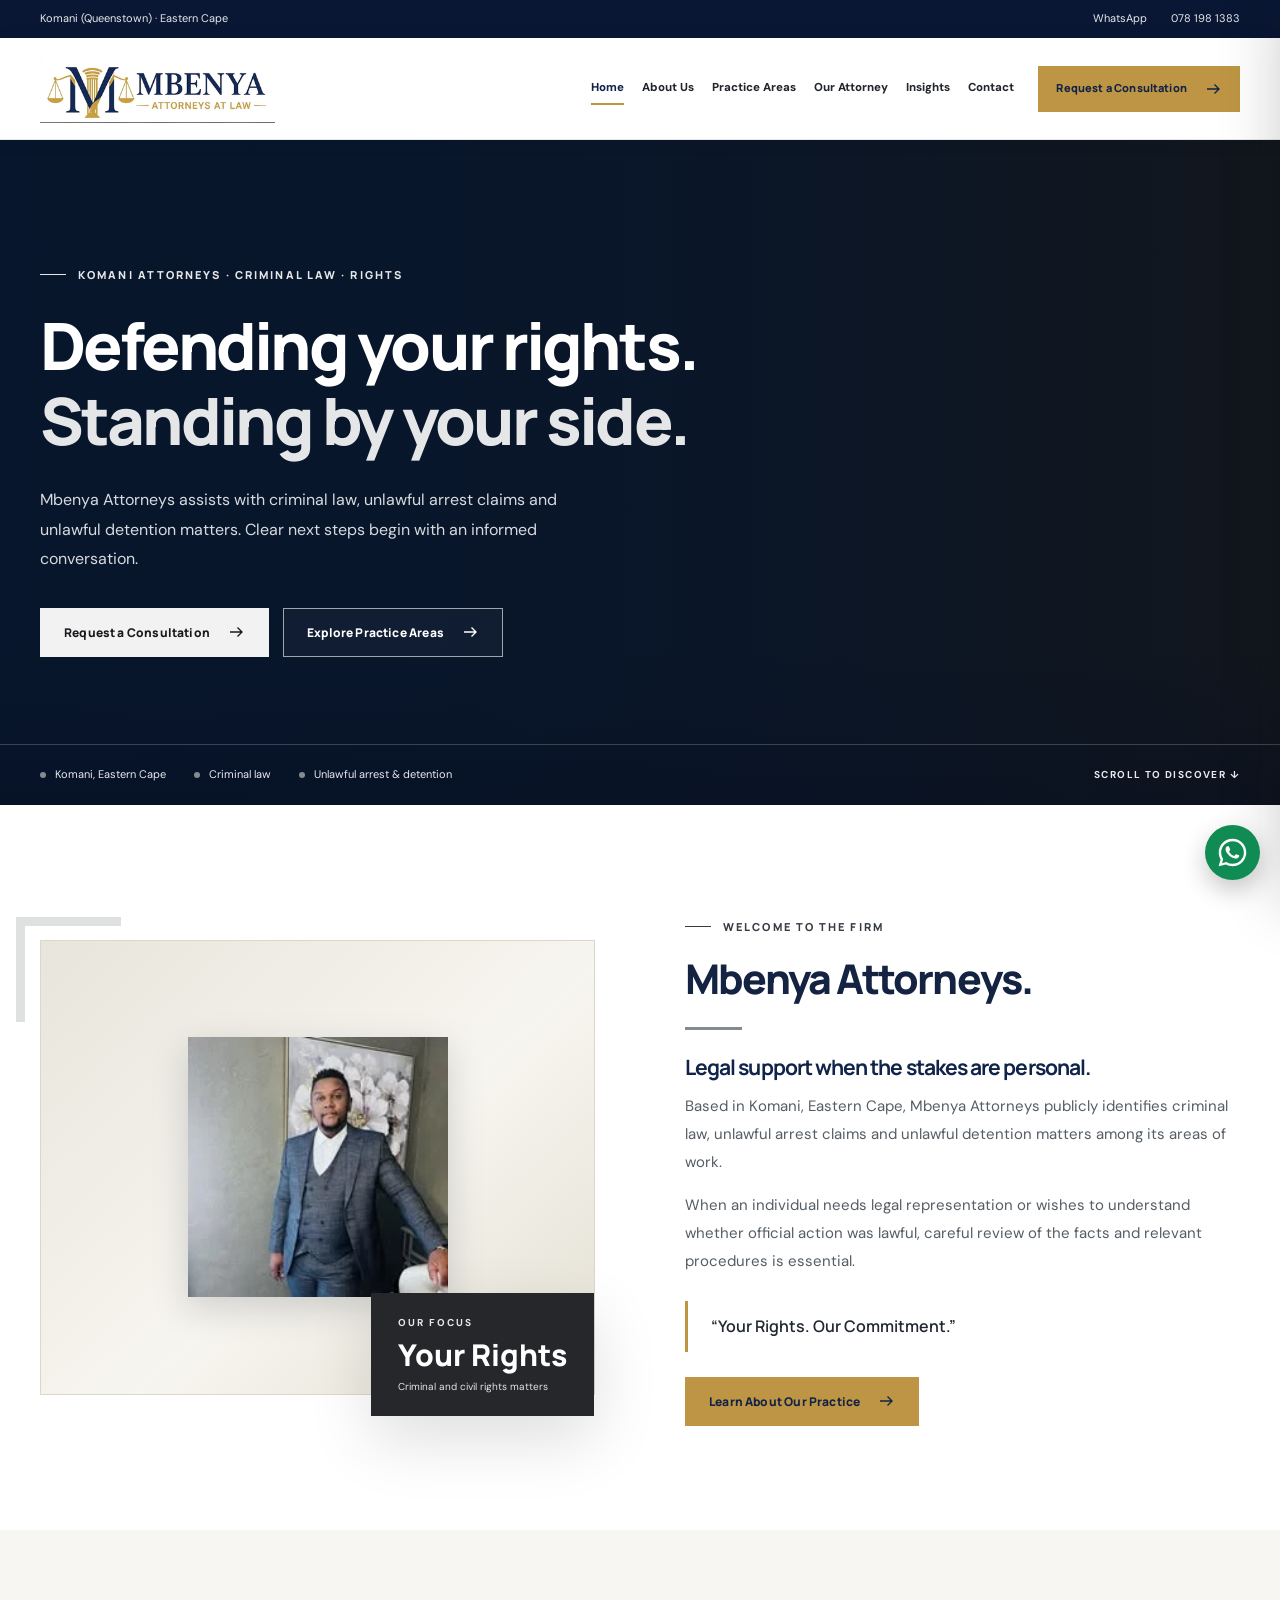
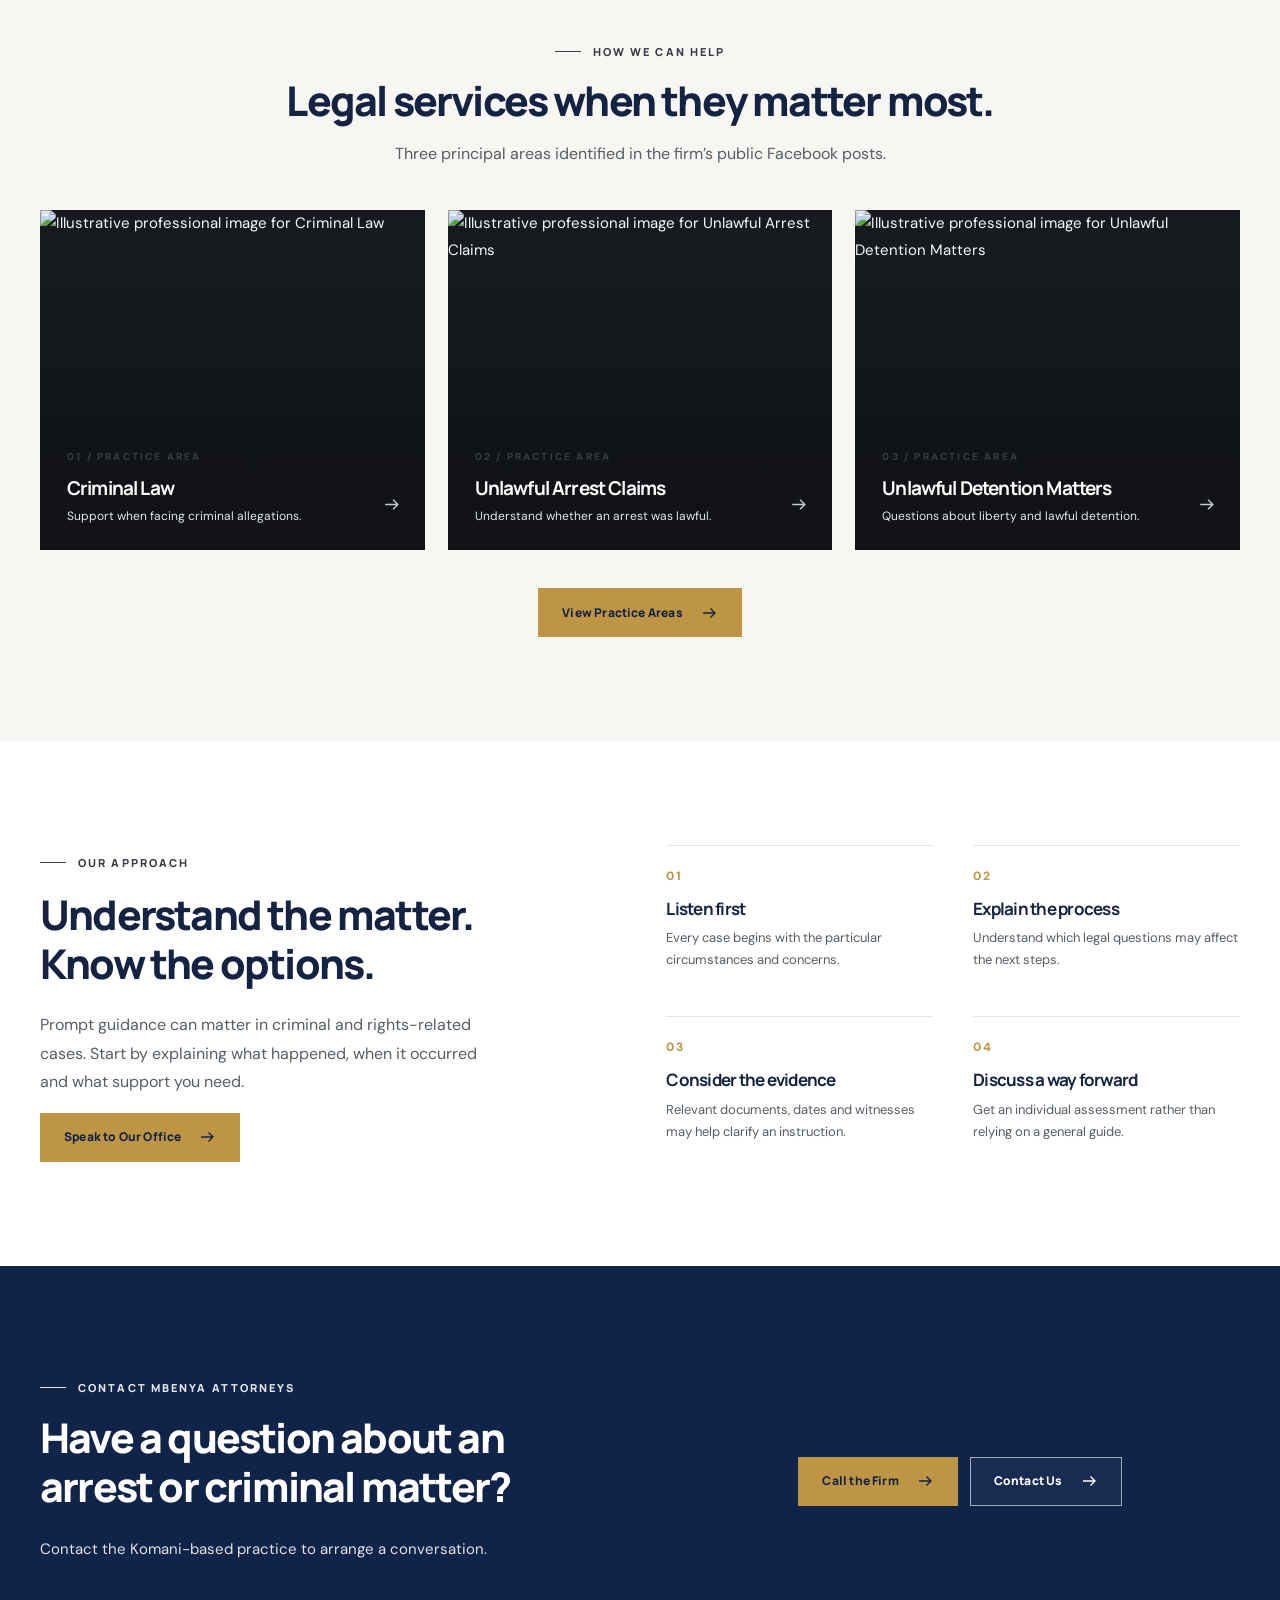
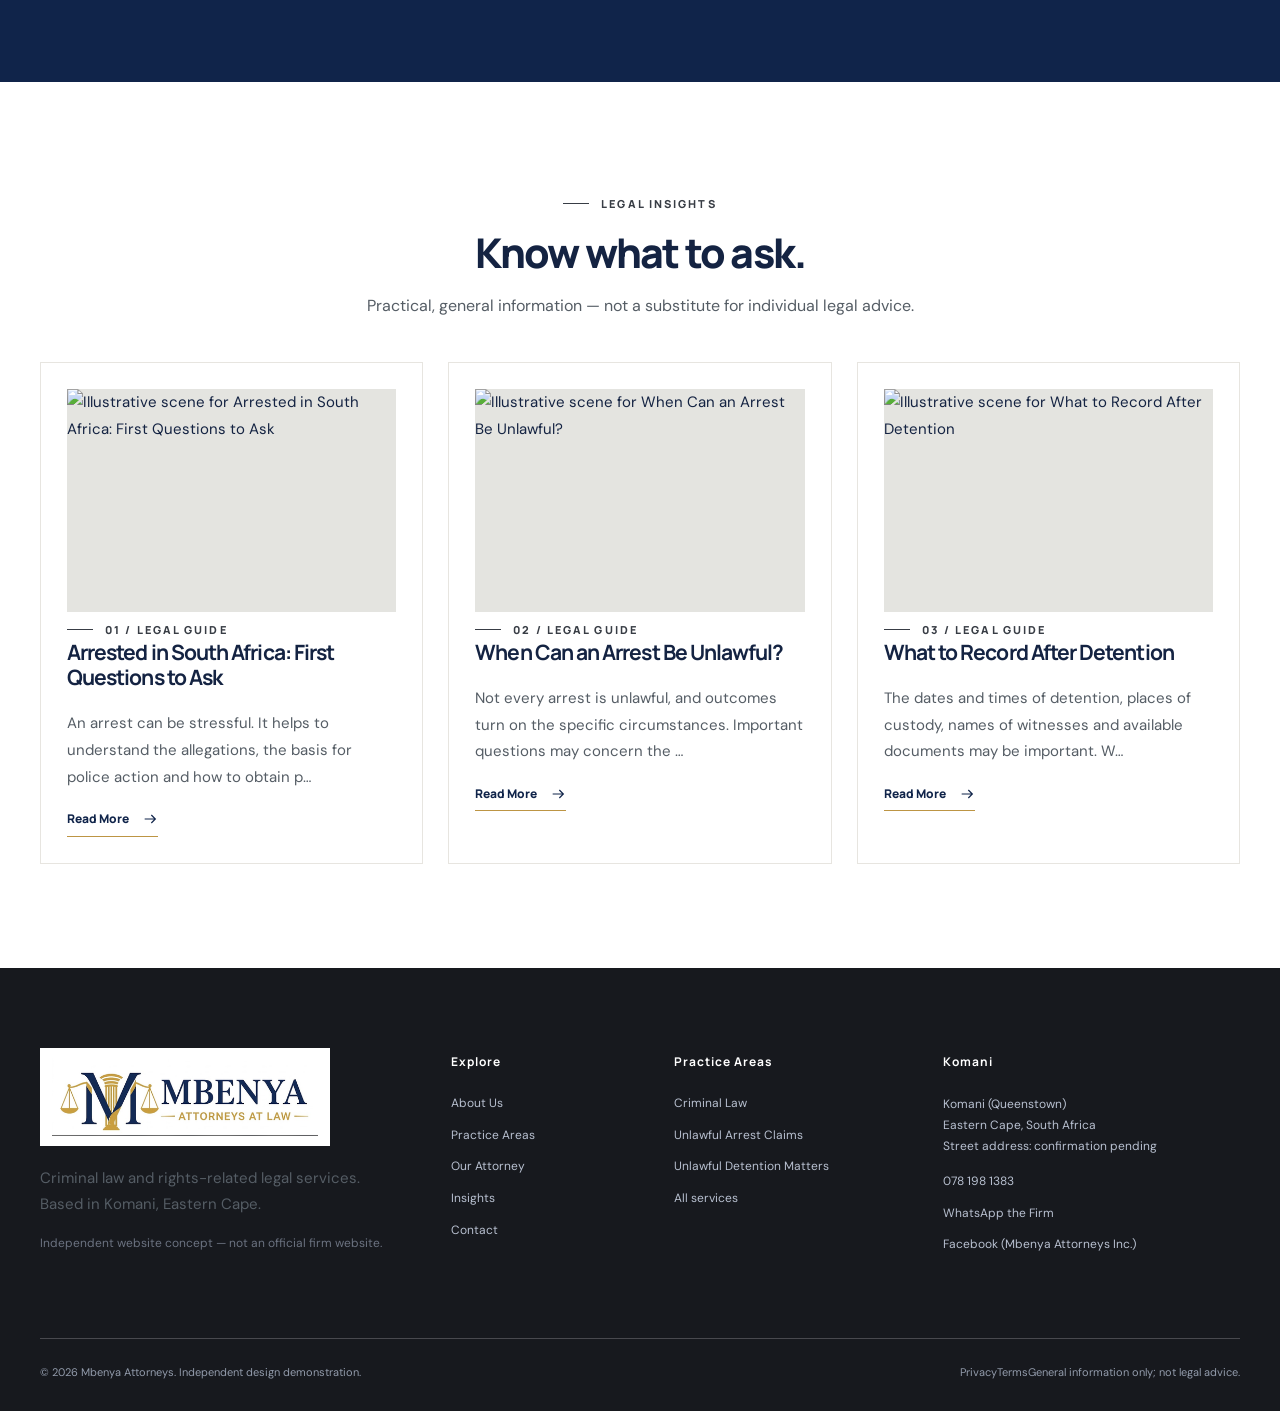
==== commit 473bd119: "Fix repeated images across all website pages" ====
--- a/index.html
+++ b/index.html
@@ -1,6 +1,6 @@
 <!doctype html><html lang="en-ZA"><head><meta charset="utf-8"><meta name="viewport" content="width=device-width,initial-scale=1"><meta name="theme-color" content="#10244a"><title>Mbenya Attorneys | Criminal Law &amp; Unlawful Arrest | Komani</title><meta name="description" content="Mbenya Attorneys in Komani, Eastern Cape: criminal law, unlawful arrest claims and unlawful detention matters. Call or WhatsApp 078 198 1383."><meta name="robots" content="noindex,nofollow,noarchive,max-image-preview:large"><meta property="og:title" content="Mbenya Attorneys | Criminal Law &amp; Unlawful Arrest | Komani"><meta property="og:description" content="Mbenya Attorneys in Komani, Eastern Cape: criminal law, unlawful arrest claims and unlawful detention matters. Call or WhatsApp 078 198 1383."><meta property="og:type" content="website"><meta property="og:image" content="/assets/social-preview.jpg"><meta name="twitter:card" content="summary_large_image"><link rel="icon" type="image/png" href="/assets/favicon.png"><link rel="preconnect" href="https://images.pexels.com"><link rel="preconnect" href="https://fonts.googleapis.com"><link rel="preconnect" href="https://fonts.gstatic.com" crossorigin><link rel="stylesheet" href="/assets/site.css"><script defer src="/assets/site.js"></script><script type="application/ld+json">{"@context": "https://schema.org", "@type": "LegalService", "name": "Mbenya Attorneys", "telephone": "+27781981383", "address": {"@type": "PostalAddress", "addressLocality": "Komani", "addressRegion": "Eastern Cape", "addressCountry": "ZA"}, "areaServed": "South Africa", "knowsAbout": ["Criminal law", "Unlawful arrest claims", "Unlawful detention matters"], "sameAs": ["https://www.facebook.com/ModiAttorneys/"]}</script></head><body><a class="skip-link" href="#main">Skip to content</a><div class="topbar"><div class="container topbar-inner"><span class="topbar-address">Komani (Queenstown) · Eastern Cape</span><div class="topbar-links"><a href="https://wa.me/27781981383" target="_blank" rel="noopener noreferrer">WhatsApp</a><a href="tel:+27781981383">078 198 1383</a></div></div></div><header class="nav-shell"><div class="container nav-inner"><a class="brand" href="/" aria-label="Mbenya Attorneys home"><img src="/assets/logo-header.png" width="235" height="69" alt="Mbenya Attorneys at Law official supplied logo"></a><nav class="nav-links" aria-label="Main navigation"><a class="nav-link active" href="/" aria-current=page>Home</a><a class="nav-link " href="/about/" >About Us</a><a class="nav-link " href="/practice-areas/" >Practice Areas</a><a class="nav-link " href="/our-attorney/" >Our Attorney</a><a class="nav-link " href="/insights/" >Insights</a><a class="nav-link " href="/contact/" >Contact</a></nav><a class="btn btn-gold nav-cta" href="/contact/">Request a Consultation <svg aria-hidden="true" xmlns="http://www.w3.org/2000/svg" width="18" height="18" viewBox="0 0 24 24" fill="none" stroke="currentColor" stroke-width="1.8"><path d="M4 12h16m-6-6 6 6-6 6"/></svg></a><button type="button" class="menu-open" aria-label="Open navigation" aria-expanded="false" aria-controls="mobile-panel" data-mobile-open>☰</button></div></header><div class="mobile-backdrop" id="mobile-backdrop"></div><nav class="mobile-panel" id="mobile-panel" aria-label="Mobile navigation" aria-hidden="true" inert><div class="mobile-head"><img src="/assets/logo-header.png" alt="Mbenya Attorneys logo"><button type="button" data-mobile-close aria-label="Close navigation">×</button></div><div class="mobile-links"><a href="/">Home</a><a href="/about/">About Us</a><a href="/practice-areas/">Practice Areas</a><a href="/our-attorney/">Our Attorney</a><a href="/insights/">Insights</a><a href="/contact/">Contact</a></div><a class="btn btn-gold mobile-cta" href="/contact/">Contact the Firm <svg aria-hidden="true" xmlns="http://www.w3.org/2000/svg" width="18" height="18" viewBox="0 0 24 24" fill="none" stroke="currentColor" stroke-width="1.8"><path d="M4 12h16m-6-6 6 6-6 6"/></svg></a></nav><main id="main"><section class="hero" style="--hero-image:url('https://images.pexels.com/photos/5668508/pexels-photo-5668508.jpeg?auto=compress&cs=tinysrgb&w=1900')"><div class="container hero-inner"><div class="hero-copy"><span class="eyebrow eyebrow-light">KOMANI ATTORNEYS · CRIMINAL LAW · RIGHTS</span><h1>Defending your rights. <em>Standing by your side.</em></h1><p>Mbenya Attorneys assists with criminal law, unlawful arrest claims and unlawful detention matters. Clear next steps begin with an informed conversation.</p><div class="hero-actions"><a class="btn btn-gold" href="/contact/">Request a Consultation <svg aria-hidden="true" xmlns="http://www.w3.org/2000/svg" width="18" height="18" viewBox="0 0 24 24" fill="none" stroke="currentColor" stroke-width="1.8"><path d="M4 12h16m-6-6 6 6-6 6"/></svg></a><a class="btn btn-outline" href="/practice-areas/">Explore Practice Areas <svg aria-hidden="true" xmlns="http://www.w3.org/2000/svg" width="18" height="18" viewBox="0 0 24 24" fill="none" stroke="currentColor" stroke-width="1.8"><path d="M4 12h16m-6-6 6 6-6 6"/></svg></a></div></div></div><div class="hero-bottom"><div class="container hero-bottom-inner"><div class="hero-notes"><span>Komani, Eastern Cape</span><span>Criminal law</span><span>Unlawful arrest &amp; detention</span></div><span class="scroll-cue">SCROLL TO DISCOVER ↓</span></div></div></section>
-<section class="section"><div class="container intro-grid"><div class="intro-picture"><img src="/assets/portrait-home.webp" alt="Attorney portrait supplied for Mbenya Attorneys, name awaiting confirmation" width="526" height="526" loading="lazy" decoding="async" ><div class="picture-stamp"><small>OUR FOCUS</small><strong>Your Rights</strong><span>Criminal and civil rights matters</span></div></div><div class="intro-copy"><span class="eyebrow">WELCOME TO THE FIRM</span><h2>Mbenya Attorneys.</h2><div class="accent-line"></div><h3>Legal support when the stakes are personal.</h3><p>Based in Komani, Eastern Cape, Mbenya Attorneys publicly identifies criminal law, unlawful arrest claims and unlawful detention matters among its areas of work.</p><p>When an individual needs legal representation or wishes to understand whether official action was lawful, careful review of the facts and relevant procedures is essential.</p><blockquote>“Your Rights. Our Commitment.”</blockquote><a class="btn btn-gold" href="/about/">Learn About Our Practice <svg aria-hidden="true" xmlns="http://www.w3.org/2000/svg" width="18" height="18" viewBox="0 0 24 24" fill="none" stroke="currentColor" stroke-width="1.8"><path d="M4 12h16m-6-6 6 6-6 6"/></svg></a></div></div></section>
+<section class="section"><div class="container intro-grid"><div class="intro-picture mbenya-portrait-panel"><img src="/assets/portrait-standing.webp" alt="Client-supplied standing portrait of the legal professional" width="206" height="206" loading="lazy" decoding="async" ><div class="picture-stamp"><small>OUR FOCUS</small><strong>Your Rights</strong><span>Criminal and civil rights matters</span></div></div><div class="intro-copy"><span class="eyebrow">WELCOME TO THE FIRM</span><h2>Mbenya Attorneys.</h2><div class="accent-line"></div><h3>Legal support when the stakes are personal.</h3><p>Based in Komani, Eastern Cape, Mbenya Attorneys publicly identifies criminal law, unlawful arrest claims and unlawful detention matters among its areas of work.</p><p>When an individual needs legal representation or wishes to understand whether official action was lawful, careful review of the facts and relevant procedures is essential.</p><blockquote>“Your Rights. Our Commitment.”</blockquote><a class="btn btn-gold" href="/about/">Learn About Our Practice <svg aria-hidden="true" xmlns="http://www.w3.org/2000/svg" width="18" height="18" viewBox="0 0 24 24" fill="none" stroke="currentColor" stroke-width="1.8"><path d="M4 12h16m-6-6 6 6-6 6"/></svg></a></div></div></section>
 <section class="section cream"><div class="container"><div class="section-heading centered"><span class="eyebrow">HOW WE CAN HELP</span><h2>Legal services when they matter most.</h2><p>Three principal areas identified in the firm’s public Facebook posts.</p></div><div class="practice-grid"><a class="practice-card" href="/practice-areas/#criminal"><img src="https://images.pexels.com/photos/7875843/pexels-photo-7875843.jpeg?auto=compress&amp;cs=tinysrgb&amp;w=1200" alt="Illustrative professional image for Criminal Law" width="1200" height="800" loading="lazy" decoding="async" ><div class="practice-shade"></div><div class="practice-card-text"><span class="card-number">01 / PRACTICE AREA</span><h3>Criminal Law</h3><p>Support when facing criminal allegations.</p></div><span class="card-arrow"><svg aria-hidden="true" xmlns="http://www.w3.org/2000/svg" width="18" height="18" viewBox="0 0 24 24" fill="none" stroke="currentColor" stroke-width="1.8"><path d="M4 12h16m-6-6 6 6-6 6"/></svg></span></a><a class="practice-card" href="/practice-areas/#arrest"><img src="https://images.pexels.com/photos/6077355/pexels-photo-6077355.jpeg?auto=compress&amp;cs=tinysrgb&amp;w=1200" alt="Illustrative professional image for Unlawful Arrest Claims" width="1200" height="800" loading="lazy" decoding="async" ><div class="practice-shade"></div><div class="practice-card-text"><span class="card-number">02 / PRACTICE AREA</span><h3>Unlawful Arrest Claims</h3><p>Understand whether an arrest was lawful.</p></div><span class="card-arrow"><svg aria-hidden="true" xmlns="http://www.w3.org/2000/svg" width="18" height="18" viewBox="0 0 24 24" fill="none" stroke="currentColor" stroke-width="1.8"><path d="M4 12h16m-6-6 6 6-6 6"/></svg></span></a><a class="practice-card" href="/practice-areas/#detention"><img src="https://images.pexels.com/photos/6077859/pexels-photo-6077859.jpeg?auto=compress&amp;cs=tinysrgb&amp;w=1200" alt="Illustrative professional image for Unlawful Detention Matters" width="1200" height="800" loading="lazy" decoding="async" ><div class="practice-shade"></div><div class="practice-card-text"><span class="card-number">03 / PRACTICE AREA</span><h3>Unlawful Detention Matters</h3><p>Questions about liberty and lawful detention.</p></div><span class="card-arrow"><svg aria-hidden="true" xmlns="http://www.w3.org/2000/svg" width="18" height="18" viewBox="0 0 24 24" fill="none" stroke="currentColor" stroke-width="1.8"><path d="M4 12h16m-6-6 6 6-6 6"/></svg></span></a></div><div class="section-action centered"><a class="btn btn-gold" href="/practice-areas/">View Practice Areas <svg aria-hidden="true" xmlns="http://www.w3.org/2000/svg" width="18" height="18" viewBox="0 0 24 24" fill="none" stroke="currentColor" stroke-width="1.8"><path d="M4 12h16m-6-6 6 6-6 6"/></svg></a></div></div></section>
 <section class="section purpose-section"><div class="container purpose-grid"><div><span class="eyebrow">OUR APPROACH</span><h2>Understand the matter. Know the options.</h2><p>Prompt guidance can matter in criminal and rights-related cases. Start by explaining what happened, when it occurred and what support you need.</p><a class="btn btn-gold" href="/contact/">Speak to Our Office <svg aria-hidden="true" xmlns="http://www.w3.org/2000/svg" width="18" height="18" viewBox="0 0 24 24" fill="none" stroke="currentColor" stroke-width="1.8"><path d="M4 12h16m-6-6 6 6-6 6"/></svg></a></div><div class="value-grid"><div><span>01</span><h3>Listen first</h3><p>Every case begins with the particular circumstances and concerns.</p></div><div><span>02</span><h3>Explain the process</h3><p>Understand which legal questions may affect the next steps.</p></div><div><span>03</span><h3>Consider the evidence</h3><p>Relevant documents, dates and witnesses may help clarify an instruction.</p></div><div><span>04</span><h3>Discuss a way forward</h3><p>Get an individual assessment rather than relying on a general guide.</p></div></div></div></section>
 <section class="section section-navy"><div class="container two-column"><div><span class="eyebrow eyebrow-light">CONTACT MBENYA ATTORNEYS</span><h2>Have a question about an arrest or criminal matter?</h2><p style="color:#e0e2e3">Contact the Komani-based practice to arrange a conversation.</p></div><div class="centered"><a class="btn btn-gold" href="tel:+27781981383">Call the Firm <svg aria-hidden="true" xmlns="http://www.w3.org/2000/svg" width="18" height="18" viewBox="0 0 24 24" fill="none" stroke="currentColor" stroke-width="1.8"><path d="M4 12h16m-6-6 6 6-6 6"/></svg></a> &nbsp; <a class="btn btn-outline" href="/contact/">Contact Us <svg aria-hidden="true" xmlns="http://www.w3.org/2000/svg" width="18" height="18" viewBox="0 0 24 24" fill="none" stroke="currentColor" stroke-width="1.8"><path d="M4 12h16m-6-6 6 6-6 6"/></svg></a></div></div></section>
-<section class="section"><div class="container"><div class="section-heading centered"><span class="eyebrow">LEGAL INSIGHTS</span><h2>Know what to ask.</h2><p>Practical, general information — not a substitute for individual legal advice.</p></div><div class="insight-grid"><article class="insight-card"><a class="insight-image" href="/insights/#arrest-rights"><img src="https://images.pexels.com/photos/7875843/pexels-photo-7875843.jpeg?auto=compress&amp;cs=tinysrgb&amp;w=1200" alt="Illustrative scene for Arrested in South Africa: First Questions to Ask" width="1200" height="800" loading="lazy" decoding="async" ></a><span class="eyebrow">01 / LEGAL GUIDE</span><h3>Arrested in South Africa: First Questions to Ask</h3><p>An arrest can be stressful. It helps to understand the allegations, the basis for police action and how to obtain p…</p><a class="text-link" href="/insights/#arrest-rights">Read More <svg aria-hidden="true" xmlns="http://www.w3.org/2000/svg" width="18" height="18" viewBox="0 0 24 24" fill="none" stroke="currentColor" stroke-width="1.8"><path d="M4 12h16m-6-6 6 6-6 6"/></svg></a></article><article class="insight-card"><a class="insight-image" href="/insights/#unlawful-arrest"><img src="https://images.pexels.com/photos/6077355/pexels-photo-6077355.jpeg?auto=compress&amp;cs=tinysrgb&amp;w=1200" alt="Illustrative scene for When Can an Arrest Be Unlawful?" width="1200" height="800" loading="lazy" decoding="async" ></a><span class="eyebrow">02 / LEGAL GUIDE</span><h3>When Can an Arrest Be Unlawful?</h3><p>Not every arrest is unlawful, and outcomes turn on the specific circumstances. Important questions may concern the …</p><a class="text-link" href="/insights/#unlawful-arrest">Read More <svg aria-hidden="true" xmlns="http://www.w3.org/2000/svg" width="18" height="18" viewBox="0 0 24 24" fill="none" stroke="currentColor" stroke-width="1.8"><path d="M4 12h16m-6-6 6 6-6 6"/></svg></a></article><article class="insight-card"><a class="insight-image" href="/insights/#detention-steps"><img src="https://images.pexels.com/photos/6077859/pexels-photo-6077859.jpeg?auto=compress&amp;cs=tinysrgb&amp;w=1200" alt="Illustrative scene for What to Record After Detention" width="1200" height="800" loading="lazy" decoding="async" ></a><span class="eyebrow">03 / LEGAL GUIDE</span><h3>What to Record After Detention</h3><p>The dates and times of detention, places of custody, names of witnesses and available documents may be important. W…</p><a class="text-link" href="/insights/#detention-steps">Read More <svg aria-hidden="true" xmlns="http://www.w3.org/2000/svg" width="18" height="18" viewBox="0 0 24 24" fill="none" stroke="currentColor" stroke-width="1.8"><path d="M4 12h16m-6-6 6 6-6 6"/></svg></a></article></div></div></section></main><footer class="site-footer"><div class="container"><div class="footer-grid"><div><a class="footer-logo" href="/"><img src="/assets/logo-dark-4k.png" alt="Mbenya Attorneys at Law logo" width="300" height="88" loading="lazy"></a><p>Criminal law and rights-related legal services. Based in Komani, Eastern Cape.</p><p class="demo-note">Independent website concept — not an official firm website.</p></div><div><h3>Explore</h3><div class="footer-links"><a href="/about/">About Us</a><a href="/practice-areas/">Practice Areas</a><a href="/our-attorney/">Our Attorney</a><a href="/insights/">Insights</a><a href="/contact/">Contact</a></div></div><div><h3>Practice Areas</h3><div class="footer-links"><a href="/practice-areas/#criminal">Criminal Law</a><a href="/practice-areas/#arrest">Unlawful Arrest Claims</a><a href="/practice-areas/#detention">Unlawful Detention Matters</a><a href="/practice-areas/">All services</a></div></div><div class="footer-location"><h3>Komani</h3><address>Komani (Queenstown)<br>Eastern Cape, South Africa<br>Street address: confirmation pending</address><div class="footer-links" style="margin-top:15px"><a href="tel:+27781981383">078 198 1383</a><a href="https://wa.me/27781981383" target="_blank" rel="noopener noreferrer">WhatsApp the Firm</a><a href="https://www.facebook.com/ModiAttorneys/" target="_blank" rel="noopener noreferrer">Facebook (Mbenya Attorneys Inc.)</a></div></div></div><div class="footer-bottom"><span>© 2026 Mbenya Attorneys. Independent design demonstration.</span><span class="footer-legal"><a href="/privacy/">Privacy</a><a href="/terms/">Terms</a><span>General information only; not legal advice.</span></span></div></div></footer><a class="floating-whatsapp" href="https://wa.me/27781981383?text=Hello%20Mbenya%20Attorneys%2C%20I%20would%20like%20to%20enquire%20about%20legal%20services." target="_blank" rel="noopener noreferrer" title="WhatsApp Mbenya Attorneys" aria-label="Contact Mbenya Attorneys on WhatsApp"><svg viewBox="0 0 32 32" aria-hidden="true" xmlns="http://www.w3.org/2000/svg"><path fill="currentColor" d="M16 .8C7.61.8.8 7.59.8 15.98c0 2.69.7 5.31 2.03 7.62L.7 31.3l7.91-2.08a15.15 15.15 0 0 0 7.37 1.88h.01c8.38 0 15.2-6.82 15.2-15.2 0-4.06-1.58-7.88-4.46-10.76A15.07 15.07 0 0 0 16 .8Zm0 27.73a12.54 12.54 0 0 1-6.39-1.75l-.46-.27-4.7 1.23 1.25-4.58-.3-.47a12.5 12.5 0 0 1-1.93-6.7C3.47 9.08 9.08 3.47 16 3.47a12.45 12.45 0 0 1 8.87 3.68 12.48 12.48 0 0 1 3.67 8.86c0 6.91-5.62 12.52-12.54 12.52Zm6.88-9.38c-.38-.19-2.23-1.1-2.58-1.23-.34-.13-.59-.19-.84.19s-.96 1.23-1.18 1.49-.44.29-.82.1a10.32 10.32 0 0 1-3.04-1.88 11.39 11.39 0 0 1-2.1-2.61c-.22-.38-.02-.58.16-.77.17-.17.38-.44.57-.66s.25-.38.38-.63.06-.47-.03-.66c-.1-.19-.85-2.04-1.16-2.8-.3-.74-.61-.64-.84-.65l-.71-.01c-.25 0-.66.1-1.01.47-.34.38-1.32 1.29-1.32 3.13s1.35 3.62 1.53 3.87a14.37 14.37 0 0 0 5.51 4.89c1.03.45 1.84.72 2.48.93 1.04.33 1.98.29 2.72.18.83-.13 2.23-.91 2.55-1.79.31-.88.31-1.64.22-1.8-.09-.16-.34-.25-.72-.44Z"/></svg><span class="whatsapp-tooltip" aria-hidden="true">WhatsApp Us</span></a><button type="button" class="scroll-top" title="Back to top" aria-label="Back to top">↑</button></body></html>+<section class="section"><div class="container"><div class="section-heading centered"><span class="eyebrow">LEGAL INSIGHTS</span><h2>Know what to ask.</h2><p>Practical, general information — not a substitute for individual legal advice.</p></div><div class="insight-grid"><article class="insight-card"><a class="insight-image" href="/insights/#arrest-rights"><img src="https://images.pexels.com/photos/8731032/pexels-photo-8731032.jpeg?auto=compress&amp;cs=tinysrgb&amp;w=1200" alt="Illustrative scene for Arrested in South Africa: First Questions to Ask" width="1200" height="800" loading="lazy" decoding="async" ></a><span class="eyebrow">01 / LEGAL GUIDE</span><h3>Arrested in South Africa: First Questions to Ask</h3><p>An arrest can be stressful. It helps to understand the allegations, the basis for police action and how to obtain p…</p><a class="text-link" href="/insights/#arrest-rights">Read More <svg aria-hidden="true" xmlns="http://www.w3.org/2000/svg" width="18" height="18" viewBox="0 0 24 24" fill="none" stroke="currentColor" stroke-width="1.8"><path d="M4 12h16m-6-6 6 6-6 6"/></svg></a></article><article class="insight-card"><a class="insight-image" href="/insights/#unlawful-arrest"><img src="https://images.pexels.com/photos/7841810/pexels-photo-7841810.jpeg?auto=compress&amp;cs=tinysrgb&amp;w=1200" alt="Illustrative scene for When Can an Arrest Be Unlawful?" width="1200" height="800" loading="lazy" decoding="async" ></a><span class="eyebrow">02 / LEGAL GUIDE</span><h3>When Can an Arrest Be Unlawful?</h3><p>Not every arrest is unlawful, and outcomes turn on the specific circumstances. Important questions may concern the …</p><a class="text-link" href="/insights/#unlawful-arrest">Read More <svg aria-hidden="true" xmlns="http://www.w3.org/2000/svg" width="18" height="18" viewBox="0 0 24 24" fill="none" stroke="currentColor" stroke-width="1.8"><path d="M4 12h16m-6-6 6 6-6 6"/></svg></a></article><article class="insight-card"><a class="insight-image" href="/insights/#detention-steps"><img src="https://images.pexels.com/photos/4427629/pexels-photo-4427629.jpeg?auto=compress&amp;cs=tinysrgb&amp;w=1200" alt="Illustrative scene for What to Record After Detention" width="1200" height="800" loading="lazy" decoding="async" ></a><span class="eyebrow">03 / LEGAL GUIDE</span><h3>What to Record After Detention</h3><p>The dates and times of detention, places of custody, names of witnesses and available documents may be important. W…</p><a class="text-link" href="/insights/#detention-steps">Read More <svg aria-hidden="true" xmlns="http://www.w3.org/2000/svg" width="18" height="18" viewBox="0 0 24 24" fill="none" stroke="currentColor" stroke-width="1.8"><path d="M4 12h16m-6-6 6 6-6 6"/></svg></a></article></div></div></section></main><footer class="site-footer"><div class="container"><div class="footer-grid"><div><a class="footer-logo" href="/"><img src="/assets/logo-dark-4k.png" alt="Mbenya Attorneys at Law logo" width="300" height="88" loading="lazy"></a><p>Criminal law and rights-related legal services. Based in Komani, Eastern Cape.</p><p class="demo-note">Independent website concept — not an official firm website.</p></div><div><h3>Explore</h3><div class="footer-links"><a href="/about/">About Us</a><a href="/practice-areas/">Practice Areas</a><a href="/our-attorney/">Our Attorney</a><a href="/insights/">Insights</a><a href="/contact/">Contact</a></div></div><div><h3>Practice Areas</h3><div class="footer-links"><a href="/practice-areas/#criminal">Criminal Law</a><a href="/practice-areas/#arrest">Unlawful Arrest Claims</a><a href="/practice-areas/#detention">Unlawful Detention Matters</a><a href="/practice-areas/">All services</a></div></div><div class="footer-location"><h3>Komani</h3><address>Komani (Queenstown)<br>Eastern Cape, South Africa<br>Street address: confirmation pending</address><div class="footer-links" style="margin-top:15px"><a href="tel:+27781981383">078 198 1383</a><a href="https://wa.me/27781981383" target="_blank" rel="noopener noreferrer">WhatsApp the Firm</a><a href="https://www.facebook.com/ModiAttorneys/" target="_blank" rel="noopener noreferrer">Facebook (Mbenya Attorneys Inc.)</a></div></div></div><div class="footer-bottom"><span>© 2026 Mbenya Attorneys. Independent design demonstration.</span><span class="footer-legal"><a href="/privacy/">Privacy</a><a href="/terms/">Terms</a><span>General information only; not legal advice.</span></span></div></div></footer><a class="floating-whatsapp" href="https://wa.me/27781981383?text=Hello%20Mbenya%20Attorneys%2C%20I%20would%20like%20to%20enquire%20about%20legal%20services." target="_blank" rel="noopener noreferrer" title="WhatsApp Mbenya Attorneys" aria-label="Contact Mbenya Attorneys on WhatsApp"><svg viewBox="0 0 32 32" aria-hidden="true" xmlns="http://www.w3.org/2000/svg"><path fill="currentColor" d="M16 .8C7.61.8.8 7.59.8 15.98c0 2.69.7 5.31 2.03 7.62L.7 31.3l7.91-2.08a15.15 15.15 0 0 0 7.37 1.88h.01c8.38 0 15.2-6.82 15.2-15.2 0-4.06-1.58-7.88-4.46-10.76A15.07 15.07 0 0 0 16 .8Zm0 27.73a12.54 12.54 0 0 1-6.39-1.75l-.46-.27-4.7 1.23 1.25-4.58-.3-.47a12.5 12.5 0 0 1-1.93-6.7C3.47 9.08 9.08 3.47 16 3.47a12.45 12.45 0 0 1 8.87 3.68 12.48 12.48 0 0 1 3.67 8.86c0 6.91-5.62 12.52-12.54 12.52Zm6.88-9.38c-.38-.19-2.23-1.1-2.58-1.23-.34-.13-.59-.19-.84.19s-.96 1.23-1.18 1.49-.44.29-.82.1a10.32 10.32 0 0 1-3.04-1.88 11.39 11.39 0 0 1-2.1-2.61c-.22-.38-.02-.58.16-.77.17-.17.38-.44.57-.66s.25-.38.38-.63.06-.47-.03-.66c-.1-.19-.85-2.04-1.16-2.8-.3-.74-.61-.64-.84-.65l-.71-.01c-.25 0-.66.1-1.01.47-.34.38-1.32 1.29-1.32 3.13s1.35 3.62 1.53 3.87a14.37 14.37 0 0 0 5.51 4.89c1.03.45 1.84.72 2.48.93 1.04.33 1.98.29 2.72.18.83-.13 2.23-.91 2.55-1.79.31-.88.31-1.64.22-1.8-.09-.16-.34-.25-.72-.44Z"/></svg><span class="whatsapp-tooltip" aria-hidden="true">WhatsApp Us</span></a><button type="button" class="scroll-top" title="Back to top" aria-label="Back to top">↑</button></body></html>
--- a/assets/site.css
+++ b/assets/site.css
@@ -125,3 +125,15 @@
 .portrait-stills{display:flex;gap:14px;margin-top:20px;max-width:405px}.portrait-stills img{width:calc(50% - 7px);height:170px;object-fit:cover;object-position:center 16%;border:1px solid var(--line)}.demo-note{font-size:12px;color:#6b7280}.footer-location address{font-style:normal}
 @media(max-width:1100px){.brand{flex-basis:206px;width:206px}.brand img{width:206px}.nav-inner{gap:15px}.nav-links{gap:13px}}
 @media(max-width:760px){.brand{flex-basis:195px;width:195px}.brand img{width:195px}}
+
+
+/* Mbenya imagery correction: display 206px supplied portraits without aggressive enlargement.
+   The original section grids, typography and desktop/mobile navigation remain unchanged. */
+.mbenya-portrait-panel{min-width:0;min-height:455px;position:relative;display:grid;place-items:center;
+  background:linear-gradient(137deg,#e8e5dc 0%,#f7f5ef 56%,#e3dfd3 100%);border:1px solid #ddd7c7;}
+.mbenya-portrait-panel>img,.intro-picture.mbenya-portrait-panel>img,.decorative-photo.mbenya-portrait-panel>img{
+  display:block;width:min(64%,260px);max-width:260px;height:auto !important;aspect-ratio:1 / 1 !important;
+  object-fit:contain;object-position:center;box-shadow:0 12px 34px rgba(9,23,40,.17);}
+@media (max-width:600px){.mbenya-portrait-panel{min-height:335px}
+  .mbenya-portrait-panel>img,.intro-picture.mbenya-portrait-panel>img,.decorative-photo.mbenya-portrait-panel>img{
+  width:min(67%,235px);max-width:235px;aspect-ratio:1 / 1 !important;}}
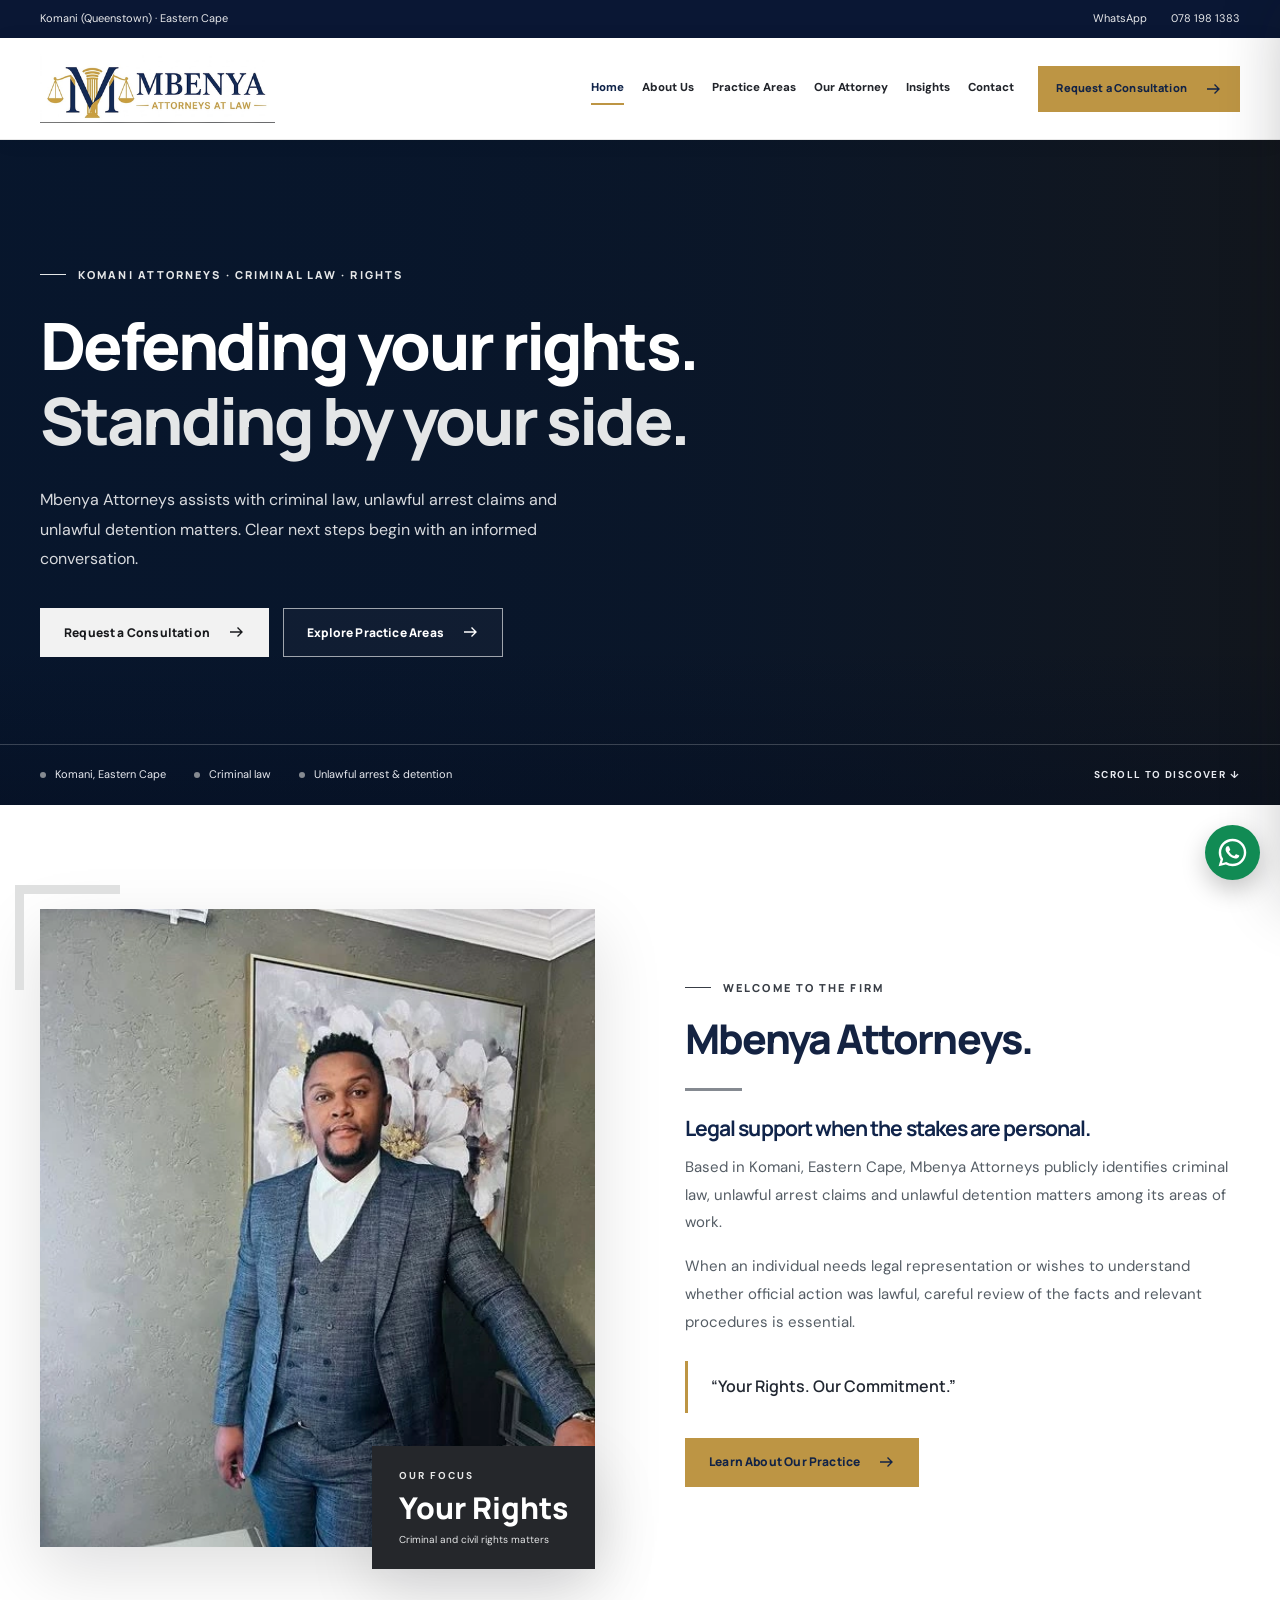
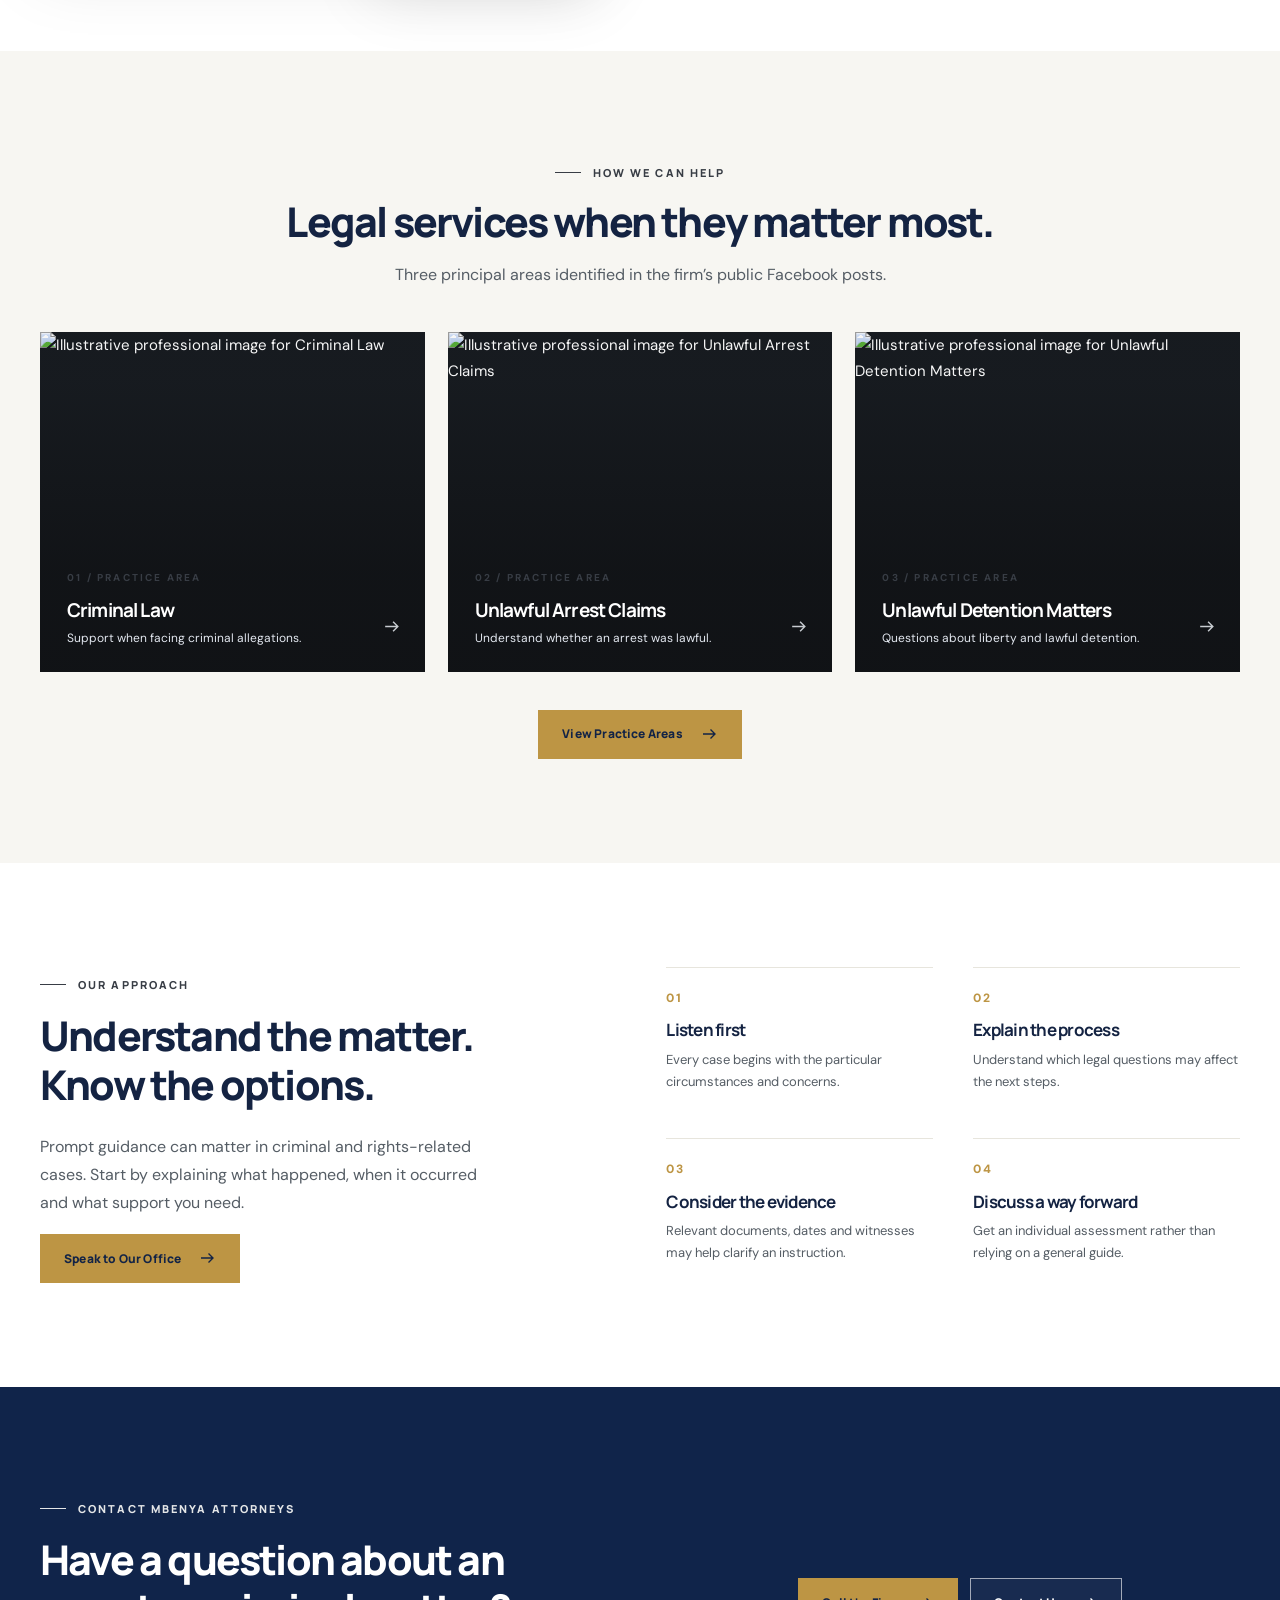
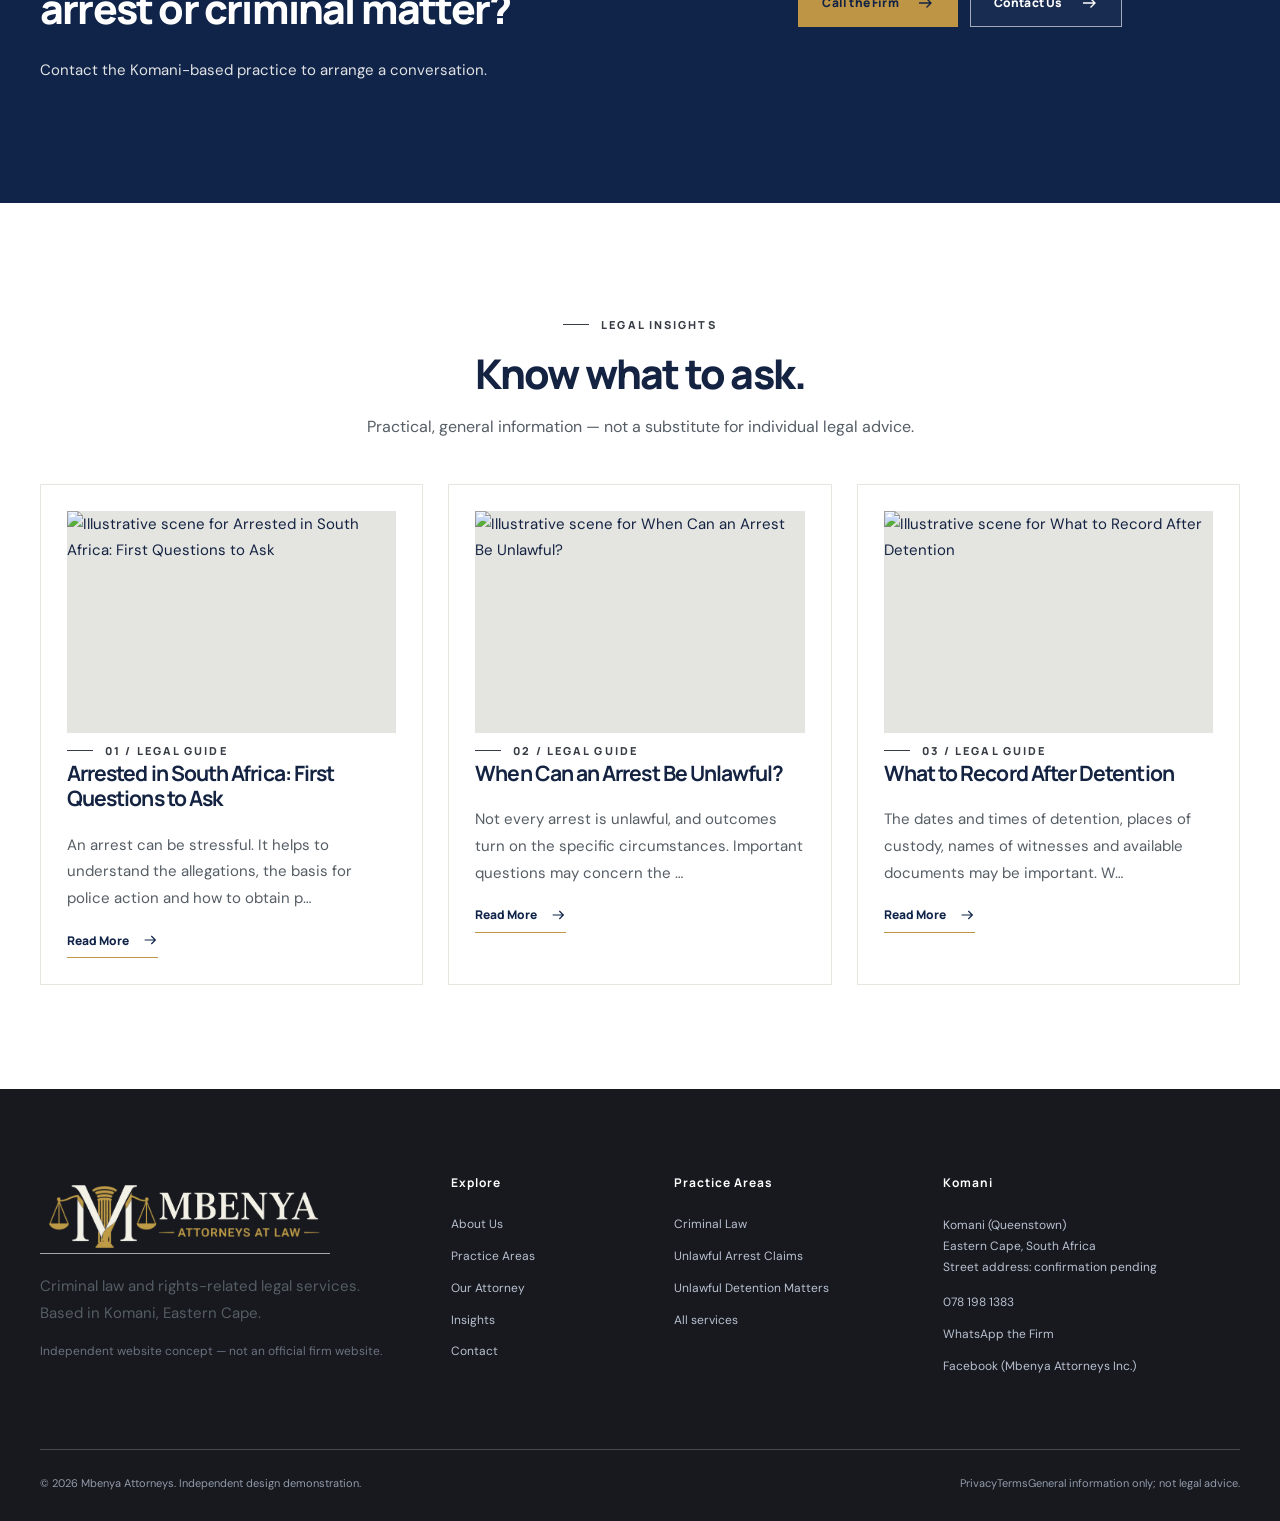
==== commit 9b82ca80: "Upgrade attorney portraits, footer logo and SEO" ====
--- a/index.html
+++ b/index.html
@@ -1,6 +1,6 @@
-<!doctype html><html lang="en-ZA"><head><meta charset="utf-8"><meta name="viewport" content="width=device-width,initial-scale=1"><meta name="theme-color" content="#10244a"><title>Mbenya Attorneys | Criminal Law &amp; Unlawful Arrest | Komani</title><meta name="description" content="Mbenya Attorneys in Komani, Eastern Cape: criminal law, unlawful arrest claims and unlawful detention matters. Call or WhatsApp 078 198 1383."><meta name="robots" content="noindex,nofollow,noarchive,max-image-preview:large"><meta property="og:title" content="Mbenya Attorneys | Criminal Law &amp; Unlawful Arrest | Komani"><meta property="og:description" content="Mbenya Attorneys in Komani, Eastern Cape: criminal law, unlawful arrest claims and unlawful detention matters. Call or WhatsApp 078 198 1383."><meta property="og:type" content="website"><meta property="og:image" content="/assets/social-preview.jpg"><meta name="twitter:card" content="summary_large_image"><link rel="icon" type="image/png" href="/assets/favicon.png"><link rel="preconnect" href="https://images.pexels.com"><link rel="preconnect" href="https://fonts.googleapis.com"><link rel="preconnect" href="https://fonts.gstatic.com" crossorigin><link rel="stylesheet" href="/assets/site.css"><script defer src="/assets/site.js"></script><script type="application/ld+json">{"@context": "https://schema.org", "@type": "LegalService", "name": "Mbenya Attorneys", "telephone": "+27781981383", "address": {"@type": "PostalAddress", "addressLocality": "Komani", "addressRegion": "Eastern Cape", "addressCountry": "ZA"}, "areaServed": "South Africa", "knowsAbout": ["Criminal law", "Unlawful arrest claims", "Unlawful detention matters"], "sameAs": ["https://www.facebook.com/ModiAttorneys/"]}</script></head><body><a class="skip-link" href="#main">Skip to content</a><div class="topbar"><div class="container topbar-inner"><span class="topbar-address">Komani (Queenstown) · Eastern Cape</span><div class="topbar-links"><a href="https://wa.me/27781981383" target="_blank" rel="noopener noreferrer">WhatsApp</a><a href="tel:+27781981383">078 198 1383</a></div></div></div><header class="nav-shell"><div class="container nav-inner"><a class="brand" href="/" aria-label="Mbenya Attorneys home"><img src="/assets/logo-header.png" width="235" height="69" alt="Mbenya Attorneys at Law official supplied logo"></a><nav class="nav-links" aria-label="Main navigation"><a class="nav-link active" href="/" aria-current=page>Home</a><a class="nav-link " href="/about/" >About Us</a><a class="nav-link " href="/practice-areas/" >Practice Areas</a><a class="nav-link " href="/our-attorney/" >Our Attorney</a><a class="nav-link " href="/insights/" >Insights</a><a class="nav-link " href="/contact/" >Contact</a></nav><a class="btn btn-gold nav-cta" href="/contact/">Request a Consultation <svg aria-hidden="true" xmlns="http://www.w3.org/2000/svg" width="18" height="18" viewBox="0 0 24 24" fill="none" stroke="currentColor" stroke-width="1.8"><path d="M4 12h16m-6-6 6 6-6 6"/></svg></a><button type="button" class="menu-open" aria-label="Open navigation" aria-expanded="false" aria-controls="mobile-panel" data-mobile-open>☰</button></div></header><div class="mobile-backdrop" id="mobile-backdrop"></div><nav class="mobile-panel" id="mobile-panel" aria-label="Mobile navigation" aria-hidden="true" inert><div class="mobile-head"><img src="/assets/logo-header.png" alt="Mbenya Attorneys logo"><button type="button" data-mobile-close aria-label="Close navigation">×</button></div><div class="mobile-links"><a href="/">Home</a><a href="/about/">About Us</a><a href="/practice-areas/">Practice Areas</a><a href="/our-attorney/">Our Attorney</a><a href="/insights/">Insights</a><a href="/contact/">Contact</a></div><a class="btn btn-gold mobile-cta" href="/contact/">Contact the Firm <svg aria-hidden="true" xmlns="http://www.w3.org/2000/svg" width="18" height="18" viewBox="0 0 24 24" fill="none" stroke="currentColor" stroke-width="1.8"><path d="M4 12h16m-6-6 6 6-6 6"/></svg></a></nav><main id="main"><section class="hero" style="--hero-image:url('https://images.pexels.com/photos/5668508/pexels-photo-5668508.jpeg?auto=compress&cs=tinysrgb&w=1900')"><div class="container hero-inner"><div class="hero-copy"><span class="eyebrow eyebrow-light">KOMANI ATTORNEYS · CRIMINAL LAW · RIGHTS</span><h1>Defending your rights. <em>Standing by your side.</em></h1><p>Mbenya Attorneys assists with criminal law, unlawful arrest claims and unlawful detention matters. Clear next steps begin with an informed conversation.</p><div class="hero-actions"><a class="btn btn-gold" href="/contact/">Request a Consultation <svg aria-hidden="true" xmlns="http://www.w3.org/2000/svg" width="18" height="18" viewBox="0 0 24 24" fill="none" stroke="currentColor" stroke-width="1.8"><path d="M4 12h16m-6-6 6 6-6 6"/></svg></a><a class="btn btn-outline" href="/practice-areas/">Explore Practice Areas <svg aria-hidden="true" xmlns="http://www.w3.org/2000/svg" width="18" height="18" viewBox="0 0 24 24" fill="none" stroke="currentColor" stroke-width="1.8"><path d="M4 12h16m-6-6 6 6-6 6"/></svg></a></div></div></div><div class="hero-bottom"><div class="container hero-bottom-inner"><div class="hero-notes"><span>Komani, Eastern Cape</span><span>Criminal law</span><span>Unlawful arrest &amp; detention</span></div><span class="scroll-cue">SCROLL TO DISCOVER ↓</span></div></div></section>
-<section class="section"><div class="container intro-grid"><div class="intro-picture mbenya-portrait-panel"><img src="/assets/portrait-standing.webp" alt="Client-supplied standing portrait of the legal professional" width="206" height="206" loading="lazy" decoding="async" ><div class="picture-stamp"><small>OUR FOCUS</small><strong>Your Rights</strong><span>Criminal and civil rights matters</span></div></div><div class="intro-copy"><span class="eyebrow">WELCOME TO THE FIRM</span><h2>Mbenya Attorneys.</h2><div class="accent-line"></div><h3>Legal support when the stakes are personal.</h3><p>Based in Komani, Eastern Cape, Mbenya Attorneys publicly identifies criminal law, unlawful arrest claims and unlawful detention matters among its areas of work.</p><p>When an individual needs legal representation or wishes to understand whether official action was lawful, careful review of the facts and relevant procedures is essential.</p><blockquote>“Your Rights. Our Commitment.”</blockquote><a class="btn btn-gold" href="/about/">Learn About Our Practice <svg aria-hidden="true" xmlns="http://www.w3.org/2000/svg" width="18" height="18" viewBox="0 0 24 24" fill="none" stroke="currentColor" stroke-width="1.8"><path d="M4 12h16m-6-6 6 6-6 6"/></svg></a></div></div></section>
+<!doctype html><html lang="en-ZA"><head><meta charset="utf-8"><meta name="viewport" content="width=device-width,initial-scale=1"><meta name="theme-color" content="#10244a"><title>Mbenya Attorneys | Criminal Law &amp; Unlawful Arrest | Komani</title><meta name="description" content="Mbenya Attorneys in Komani, Eastern Cape: criminal law, unlawful arrest claims and unlawful detention matters. Call or WhatsApp 078 198 1383."><meta name="robots" content="noindex,nofollow,noarchive,max-image-preview:large"><meta property="og:title" content="Mbenya Attorneys | Criminal Law &amp; Unlawful Arrest | Komani"><meta property="og:description" content="Mbenya Attorneys in Komani, Eastern Cape: criminal law, unlawful arrest claims and unlawful detention matters. Call or WhatsApp 078 198 1383."><meta property="og:type" content="website"><meta property="og:image" content="/assets/social-preview.jpg"><meta name="twitter:card" content="summary_large_image"><link rel="icon" type="image/png" href="/assets/favicon.png"><link rel="preconnect" href="https://images.pexels.com"><link rel="preconnect" href="https://fonts.googleapis.com"><link rel="preconnect" href="https://fonts.gstatic.com" crossorigin><link rel="stylesheet" href="/assets/site.css"><script defer src="/assets/site.js"></script><script type="application/ld+json">{"@context": "https://schema.org", "@type": "LegalService", "name": "Mbenya Attorneys", "telephone": "+27781981383", "address": {"@type": "PostalAddress", "addressLocality": "Komani", "addressRegion": "Eastern Cape", "addressCountry": "ZA"}, "areaServed": "South Africa", "knowsAbout": ["Criminal law", "Unlawful arrest claims", "Unlawful detention matters"], "sameAs": ["https://www.facebook.com/ModiAttorneys/"]}</script><meta content="en_ZA" property="og:locale"/><meta content="Mbenya Attorneys" property="og:site_name"/><meta content="Mbenya Attorneys | Criminal Law &amp; Unlawful Arrest | Komani" name="twitter:title"/><meta content="Mbenya Attorneys in Komani, Eastern Cape: criminal law, unlawful arrest claims and unlawful detention matters. Call or WhatsApp 078 198 1383." name="twitter:description"/><meta content="/assets/social-preview.jpg" name="twitter:image"/></head><body><a class="skip-link" href="#main">Skip to content</a><div class="topbar"><div class="container topbar-inner"><span class="topbar-address">Komani (Queenstown) · Eastern Cape</span><div class="topbar-links"><a href="https://wa.me/27781981383" target="_blank" rel="noopener noreferrer">WhatsApp</a><a href="tel:+27781981383">078 198 1383</a></div></div></div><header class="nav-shell"><div class="container nav-inner"><a class="brand" href="/" aria-label="Mbenya Attorneys home"><img src="/assets/logo-header.png" width="235" height="69" alt="Mbenya Attorneys at Law official supplied logo"></a><nav class="nav-links" aria-label="Main navigation"><a class="nav-link active" href="/" aria-current=page>Home</a><a class="nav-link " href="/about/" >About Us</a><a class="nav-link " href="/practice-areas/" >Practice Areas</a><a class="nav-link " href="/our-attorney/" >Our Attorney</a><a class="nav-link " href="/insights/" >Insights</a><a class="nav-link " href="/contact/" >Contact</a></nav><a class="btn btn-gold nav-cta" href="/contact/">Request a Consultation <svg aria-hidden="true" xmlns="http://www.w3.org/2000/svg" width="18" height="18" viewBox="0 0 24 24" fill="none" stroke="currentColor" stroke-width="1.8"><path d="M4 12h16m-6-6 6 6-6 6"/></svg></a><button type="button" class="menu-open" aria-label="Open navigation" aria-expanded="false" aria-controls="mobile-panel" data-mobile-open>☰</button></div></header><div class="mobile-backdrop" id="mobile-backdrop"></div><nav class="mobile-panel" id="mobile-panel" aria-label="Mobile navigation" aria-hidden="true" inert><div class="mobile-head"><img src="/assets/logo-header.png" alt="Mbenya Attorneys logo"><button type="button" data-mobile-close aria-label="Close navigation">×</button></div><div class="mobile-links"><a href="/">Home</a><a href="/about/">About Us</a><a href="/practice-areas/">Practice Areas</a><a href="/our-attorney/">Our Attorney</a><a href="/insights/">Insights</a><a href="/contact/">Contact</a></div><a class="btn btn-gold mobile-cta" href="/contact/">Contact the Firm <svg aria-hidden="true" xmlns="http://www.w3.org/2000/svg" width="18" height="18" viewBox="0 0 24 24" fill="none" stroke="currentColor" stroke-width="1.8"><path d="M4 12h16m-6-6 6 6-6 6"/></svg></a></nav><main id="main"><section class="hero" style="--hero-image:url('https://images.pexels.com/photos/5668508/pexels-photo-5668508.jpeg?auto=compress&cs=tinysrgb&w=1900')"><div class="container hero-inner"><div class="hero-copy"><span class="eyebrow eyebrow-light">KOMANI ATTORNEYS · CRIMINAL LAW · RIGHTS</span><h1>Defending your rights. <em>Standing by your side.</em></h1><p>Mbenya Attorneys assists with criminal law, unlawful arrest claims and unlawful detention matters. Clear next steps begin with an informed conversation.</p><div class="hero-actions"><a class="btn btn-gold" href="/contact/">Request a Consultation <svg aria-hidden="true" xmlns="http://www.w3.org/2000/svg" width="18" height="18" viewBox="0 0 24 24" fill="none" stroke="currentColor" stroke-width="1.8"><path d="M4 12h16m-6-6 6 6-6 6"/></svg></a><a class="btn btn-outline" href="/practice-areas/">Explore Practice Areas <svg aria-hidden="true" xmlns="http://www.w3.org/2000/svg" width="18" height="18" viewBox="0 0 24 24" fill="none" stroke="currentColor" stroke-width="1.8"><path d="M4 12h16m-6-6 6 6-6 6"/></svg></a></div></div></div><div class="hero-bottom"><div class="container hero-bottom-inner"><div class="hero-notes"><span>Komani, Eastern Cape</span><span>Criminal law</span><span>Unlawful arrest &amp; detention</span></div><span class="scroll-cue">SCROLL TO DISCOVER ↓</span></div></div></section>
+<section class="section"><div class="container intro-grid"><div class="intro-picture mbenya-portrait-panel"><img src="/assets/portrait-standing.webp" alt="Client-supplied portrait of the legal professional in a blue suit" width="525" height="704" loading="lazy" decoding="async" ><div class="picture-stamp"><small>OUR FOCUS</small><strong>Your Rights</strong><span>Criminal and civil rights matters</span></div></div><div class="intro-copy"><span class="eyebrow">WELCOME TO THE FIRM</span><h2>Mbenya Attorneys.</h2><div class="accent-line"></div><h3>Legal support when the stakes are personal.</h3><p>Based in Komani, Eastern Cape, Mbenya Attorneys publicly identifies criminal law, unlawful arrest claims and unlawful detention matters among its areas of work.</p><p>When an individual needs legal representation or wishes to understand whether official action was lawful, careful review of the facts and relevant procedures is essential.</p><blockquote>“Your Rights. Our Commitment.”</blockquote><a class="btn btn-gold" href="/about/">Learn About Our Practice <svg aria-hidden="true" xmlns="http://www.w3.org/2000/svg" width="18" height="18" viewBox="0 0 24 24" fill="none" stroke="currentColor" stroke-width="1.8"><path d="M4 12h16m-6-6 6 6-6 6"/></svg></a></div></div></section>
 <section class="section cream"><div class="container"><div class="section-heading centered"><span class="eyebrow">HOW WE CAN HELP</span><h2>Legal services when they matter most.</h2><p>Three principal areas identified in the firm’s public Facebook posts.</p></div><div class="practice-grid"><a class="practice-card" href="/practice-areas/#criminal"><img src="https://images.pexels.com/photos/7875843/pexels-photo-7875843.jpeg?auto=compress&amp;cs=tinysrgb&amp;w=1200" alt="Illustrative professional image for Criminal Law" width="1200" height="800" loading="lazy" decoding="async" ><div class="practice-shade"></div><div class="practice-card-text"><span class="card-number">01 / PRACTICE AREA</span><h3>Criminal Law</h3><p>Support when facing criminal allegations.</p></div><span class="card-arrow"><svg aria-hidden="true" xmlns="http://www.w3.org/2000/svg" width="18" height="18" viewBox="0 0 24 24" fill="none" stroke="currentColor" stroke-width="1.8"><path d="M4 12h16m-6-6 6 6-6 6"/></svg></span></a><a class="practice-card" href="/practice-areas/#arrest"><img src="https://images.pexels.com/photos/6077355/pexels-photo-6077355.jpeg?auto=compress&amp;cs=tinysrgb&amp;w=1200" alt="Illustrative professional image for Unlawful Arrest Claims" width="1200" height="800" loading="lazy" decoding="async" ><div class="practice-shade"></div><div class="practice-card-text"><span class="card-number">02 / PRACTICE AREA</span><h3>Unlawful Arrest Claims</h3><p>Understand whether an arrest was lawful.</p></div><span class="card-arrow"><svg aria-hidden="true" xmlns="http://www.w3.org/2000/svg" width="18" height="18" viewBox="0 0 24 24" fill="none" stroke="currentColor" stroke-width="1.8"><path d="M4 12h16m-6-6 6 6-6 6"/></svg></span></a><a class="practice-card" href="/practice-areas/#detention"><img src="https://images.pexels.com/photos/6077859/pexels-photo-6077859.jpeg?auto=compress&amp;cs=tinysrgb&amp;w=1200" alt="Illustrative professional image for Unlawful Detention Matters" width="1200" height="800" loading="lazy" decoding="async" ><div class="practice-shade"></div><div class="practice-card-text"><span class="card-number">03 / PRACTICE AREA</span><h3>Unlawful Detention Matters</h3><p>Questions about liberty and lawful detention.</p></div><span class="card-arrow"><svg aria-hidden="true" xmlns="http://www.w3.org/2000/svg" width="18" height="18" viewBox="0 0 24 24" fill="none" stroke="currentColor" stroke-width="1.8"><path d="M4 12h16m-6-6 6 6-6 6"/></svg></span></a></div><div class="section-action centered"><a class="btn btn-gold" href="/practice-areas/">View Practice Areas <svg aria-hidden="true" xmlns="http://www.w3.org/2000/svg" width="18" height="18" viewBox="0 0 24 24" fill="none" stroke="currentColor" stroke-width="1.8"><path d="M4 12h16m-6-6 6 6-6 6"/></svg></a></div></div></section>
 <section class="section purpose-section"><div class="container purpose-grid"><div><span class="eyebrow">OUR APPROACH</span><h2>Understand the matter. Know the options.</h2><p>Prompt guidance can matter in criminal and rights-related cases. Start by explaining what happened, when it occurred and what support you need.</p><a class="btn btn-gold" href="/contact/">Speak to Our Office <svg aria-hidden="true" xmlns="http://www.w3.org/2000/svg" width="18" height="18" viewBox="0 0 24 24" fill="none" stroke="currentColor" stroke-width="1.8"><path d="M4 12h16m-6-6 6 6-6 6"/></svg></a></div><div class="value-grid"><div><span>01</span><h3>Listen first</h3><p>Every case begins with the particular circumstances and concerns.</p></div><div><span>02</span><h3>Explain the process</h3><p>Understand which legal questions may affect the next steps.</p></div><div><span>03</span><h3>Consider the evidence</h3><p>Relevant documents, dates and witnesses may help clarify an instruction.</p></div><div><span>04</span><h3>Discuss a way forward</h3><p>Get an individual assessment rather than relying on a general guide.</p></div></div></div></section>
 <section class="section section-navy"><div class="container two-column"><div><span class="eyebrow eyebrow-light">CONTACT MBENYA ATTORNEYS</span><h2>Have a question about an arrest or criminal matter?</h2><p style="color:#e0e2e3">Contact the Komani-based practice to arrange a conversation.</p></div><div class="centered"><a class="btn btn-gold" href="tel:+27781981383">Call the Firm <svg aria-hidden="true" xmlns="http://www.w3.org/2000/svg" width="18" height="18" viewBox="0 0 24 24" fill="none" stroke="currentColor" stroke-width="1.8"><path d="M4 12h16m-6-6 6 6-6 6"/></svg></a> &nbsp; <a class="btn btn-outline" href="/contact/">Contact Us <svg aria-hidden="true" xmlns="http://www.w3.org/2000/svg" width="18" height="18" viewBox="0 0 24 24" fill="none" stroke="currentColor" stroke-width="1.8"><path d="M4 12h16m-6-6 6 6-6 6"/></svg></a></div></div></section>
-<section class="section"><div class="container"><div class="section-heading centered"><span class="eyebrow">LEGAL INSIGHTS</span><h2>Know what to ask.</h2><p>Practical, general information — not a substitute for individual legal advice.</p></div><div class="insight-grid"><article class="insight-card"><a class="insight-image" href="/insights/#arrest-rights"><img src="https://images.pexels.com/photos/8731032/pexels-photo-8731032.jpeg?auto=compress&amp;cs=tinysrgb&amp;w=1200" alt="Illustrative scene for Arrested in South Africa: First Questions to Ask" width="1200" height="800" loading="lazy" decoding="async" ></a><span class="eyebrow">01 / LEGAL GUIDE</span><h3>Arrested in South Africa: First Questions to Ask</h3><p>An arrest can be stressful. It helps to understand the allegations, the basis for police action and how to obtain p…</p><a class="text-link" href="/insights/#arrest-rights">Read More <svg aria-hidden="true" xmlns="http://www.w3.org/2000/svg" width="18" height="18" viewBox="0 0 24 24" fill="none" stroke="currentColor" stroke-width="1.8"><path d="M4 12h16m-6-6 6 6-6 6"/></svg></a></article><article class="insight-card"><a class="insight-image" href="/insights/#unlawful-arrest"><img src="https://images.pexels.com/photos/7841810/pexels-photo-7841810.jpeg?auto=compress&amp;cs=tinysrgb&amp;w=1200" alt="Illustrative scene for When Can an Arrest Be Unlawful?" width="1200" height="800" loading="lazy" decoding="async" ></a><span class="eyebrow">02 / LEGAL GUIDE</span><h3>When Can an Arrest Be Unlawful?</h3><p>Not every arrest is unlawful, and outcomes turn on the specific circumstances. Important questions may concern the …</p><a class="text-link" href="/insights/#unlawful-arrest">Read More <svg aria-hidden="true" xmlns="http://www.w3.org/2000/svg" width="18" height="18" viewBox="0 0 24 24" fill="none" stroke="currentColor" stroke-width="1.8"><path d="M4 12h16m-6-6 6 6-6 6"/></svg></a></article><article class="insight-card"><a class="insight-image" href="/insights/#detention-steps"><img src="https://images.pexels.com/photos/4427629/pexels-photo-4427629.jpeg?auto=compress&amp;cs=tinysrgb&amp;w=1200" alt="Illustrative scene for What to Record After Detention" width="1200" height="800" loading="lazy" decoding="async" ></a><span class="eyebrow">03 / LEGAL GUIDE</span><h3>What to Record After Detention</h3><p>The dates and times of detention, places of custody, names of witnesses and available documents may be important. W…</p><a class="text-link" href="/insights/#detention-steps">Read More <svg aria-hidden="true" xmlns="http://www.w3.org/2000/svg" width="18" height="18" viewBox="0 0 24 24" fill="none" stroke="currentColor" stroke-width="1.8"><path d="M4 12h16m-6-6 6 6-6 6"/></svg></a></article></div></div></section></main><footer class="site-footer"><div class="container"><div class="footer-grid"><div><a class="footer-logo" href="/"><img src="/assets/logo-dark-4k.png" alt="Mbenya Attorneys at Law logo" width="300" height="88" loading="lazy"></a><p>Criminal law and rights-related legal services. Based in Komani, Eastern Cape.</p><p class="demo-note">Independent website concept — not an official firm website.</p></div><div><h3>Explore</h3><div class="footer-links"><a href="/about/">About Us</a><a href="/practice-areas/">Practice Areas</a><a href="/our-attorney/">Our Attorney</a><a href="/insights/">Insights</a><a href="/contact/">Contact</a></div></div><div><h3>Practice Areas</h3><div class="footer-links"><a href="/practice-areas/#criminal">Criminal Law</a><a href="/practice-areas/#arrest">Unlawful Arrest Claims</a><a href="/practice-areas/#detention">Unlawful Detention Matters</a><a href="/practice-areas/">All services</a></div></div><div class="footer-location"><h3>Komani</h3><address>Komani (Queenstown)<br>Eastern Cape, South Africa<br>Street address: confirmation pending</address><div class="footer-links" style="margin-top:15px"><a href="tel:+27781981383">078 198 1383</a><a href="https://wa.me/27781981383" target="_blank" rel="noopener noreferrer">WhatsApp the Firm</a><a href="https://www.facebook.com/ModiAttorneys/" target="_blank" rel="noopener noreferrer">Facebook (Mbenya Attorneys Inc.)</a></div></div></div><div class="footer-bottom"><span>© 2026 Mbenya Attorneys. Independent design demonstration.</span><span class="footer-legal"><a href="/privacy/">Privacy</a><a href="/terms/">Terms</a><span>General information only; not legal advice.</span></span></div></div></footer><a class="floating-whatsapp" href="https://wa.me/27781981383?text=Hello%20Mbenya%20Attorneys%2C%20I%20would%20like%20to%20enquire%20about%20legal%20services." target="_blank" rel="noopener noreferrer" title="WhatsApp Mbenya Attorneys" aria-label="Contact Mbenya Attorneys on WhatsApp"><svg viewBox="0 0 32 32" aria-hidden="true" xmlns="http://www.w3.org/2000/svg"><path fill="currentColor" d="M16 .8C7.61.8.8 7.59.8 15.98c0 2.69.7 5.31 2.03 7.62L.7 31.3l7.91-2.08a15.15 15.15 0 0 0 7.37 1.88h.01c8.38 0 15.2-6.82 15.2-15.2 0-4.06-1.58-7.88-4.46-10.76A15.07 15.07 0 0 0 16 .8Zm0 27.73a12.54 12.54 0 0 1-6.39-1.75l-.46-.27-4.7 1.23 1.25-4.58-.3-.47a12.5 12.5 0 0 1-1.93-6.7C3.47 9.08 9.08 3.47 16 3.47a12.45 12.45 0 0 1 8.87 3.68 12.48 12.48 0 0 1 3.67 8.86c0 6.91-5.62 12.52-12.54 12.52Zm6.88-9.38c-.38-.19-2.23-1.1-2.58-1.23-.34-.13-.59-.19-.84.19s-.96 1.23-1.18 1.49-.44.29-.82.1a10.32 10.32 0 0 1-3.04-1.88 11.39 11.39 0 0 1-2.1-2.61c-.22-.38-.02-.58.16-.77.17-.17.38-.44.57-.66s.25-.38.38-.63.06-.47-.03-.66c-.1-.19-.85-2.04-1.16-2.8-.3-.74-.61-.64-.84-.65l-.71-.01c-.25 0-.66.1-1.01.47-.34.38-1.32 1.29-1.32 3.13s1.35 3.62 1.53 3.87a14.37 14.37 0 0 0 5.51 4.89c1.03.45 1.84.72 2.48.93 1.04.33 1.98.29 2.72.18.83-.13 2.23-.91 2.55-1.79.31-.88.31-1.64.22-1.8-.09-.16-.34-.25-.72-.44Z"/></svg><span class="whatsapp-tooltip" aria-hidden="true">WhatsApp Us</span></a><button type="button" class="scroll-top" title="Back to top" aria-label="Back to top">↑</button></body></html>+<section class="section"><div class="container"><div class="section-heading centered"><span class="eyebrow">LEGAL INSIGHTS</span><h2>Know what to ask.</h2><p>Practical, general information — not a substitute for individual legal advice.</p></div><div class="insight-grid"><article class="insight-card"><a class="insight-image" href="/insights/#arrest-rights"><img src="https://images.pexels.com/photos/8731032/pexels-photo-8731032.jpeg?auto=compress&amp;cs=tinysrgb&amp;w=1200" alt="Illustrative scene for Arrested in South Africa: First Questions to Ask" width="1200" height="800" loading="lazy" decoding="async" ></a><span class="eyebrow">01 / LEGAL GUIDE</span><h3>Arrested in South Africa: First Questions to Ask</h3><p>An arrest can be stressful. It helps to understand the allegations, the basis for police action and how to obtain p…</p><a class="text-link" href="/insights/#arrest-rights">Read More <svg aria-hidden="true" xmlns="http://www.w3.org/2000/svg" width="18" height="18" viewBox="0 0 24 24" fill="none" stroke="currentColor" stroke-width="1.8"><path d="M4 12h16m-6-6 6 6-6 6"/></svg></a></article><article class="insight-card"><a class="insight-image" href="/insights/#unlawful-arrest"><img src="https://images.pexels.com/photos/7841810/pexels-photo-7841810.jpeg?auto=compress&amp;cs=tinysrgb&amp;w=1200" alt="Illustrative scene for When Can an Arrest Be Unlawful?" width="1200" height="800" loading="lazy" decoding="async" ></a><span class="eyebrow">02 / LEGAL GUIDE</span><h3>When Can an Arrest Be Unlawful?</h3><p>Not every arrest is unlawful, and outcomes turn on the specific circumstances. Important questions may concern the …</p><a class="text-link" href="/insights/#unlawful-arrest">Read More <svg aria-hidden="true" xmlns="http://www.w3.org/2000/svg" width="18" height="18" viewBox="0 0 24 24" fill="none" stroke="currentColor" stroke-width="1.8"><path d="M4 12h16m-6-6 6 6-6 6"/></svg></a></article><article class="insight-card"><a class="insight-image" href="/insights/#detention-steps"><img src="https://images.pexels.com/photos/4427629/pexels-photo-4427629.jpeg?auto=compress&amp;cs=tinysrgb&amp;w=1200" alt="Illustrative scene for What to Record After Detention" width="1200" height="800" loading="lazy" decoding="async" ></a><span class="eyebrow">03 / LEGAL GUIDE</span><h3>What to Record After Detention</h3><p>The dates and times of detention, places of custody, names of witnesses and available documents may be important. W…</p><a class="text-link" href="/insights/#detention-steps">Read More <svg aria-hidden="true" xmlns="http://www.w3.org/2000/svg" width="18" height="18" viewBox="0 0 24 24" fill="none" stroke="currentColor" stroke-width="1.8"><path d="M4 12h16m-6-6 6 6-6 6"/></svg></a></article></div></div></section></main><footer class="site-footer"><div class="container"><div class="footer-grid"><div><a class="footer-logo" href="/"><img src="/assets/logo-footer-transparent.png" alt="Mbenya Attorneys at Law logo" width="300" height="88" loading="lazy"></a><p>Criminal law and rights-related legal services. Based in Komani, Eastern Cape.</p><p class="demo-note">Independent website concept — not an official firm website.</p></div><div><h3>Explore</h3><div class="footer-links"><a href="/about/">About Us</a><a href="/practice-areas/">Practice Areas</a><a href="/our-attorney/">Our Attorney</a><a href="/insights/">Insights</a><a href="/contact/">Contact</a></div></div><div><h3>Practice Areas</h3><div class="footer-links"><a href="/practice-areas/#criminal">Criminal Law</a><a href="/practice-areas/#arrest">Unlawful Arrest Claims</a><a href="/practice-areas/#detention">Unlawful Detention Matters</a><a href="/practice-areas/">All services</a></div></div><div class="footer-location"><h3>Komani</h3><address>Komani (Queenstown)<br>Eastern Cape, South Africa<br>Street address: confirmation pending</address><div class="footer-links" style="margin-top:15px"><a href="tel:+27781981383">078 198 1383</a><a href="https://wa.me/27781981383" target="_blank" rel="noopener noreferrer">WhatsApp the Firm</a><a href="https://www.facebook.com/ModiAttorneys/" target="_blank" rel="noopener noreferrer">Facebook (Mbenya Attorneys Inc.)</a></div></div></div><div class="footer-bottom"><span>© 2026 Mbenya Attorneys. Independent design demonstration.</span><span class="footer-legal"><a href="/privacy/">Privacy</a><a href="/terms/">Terms</a><span>General information only; not legal advice.</span></span></div></div></footer><a class="floating-whatsapp" href="https://wa.me/27781981383?text=Hello%20Mbenya%20Attorneys%2C%20I%20would%20like%20to%20enquire%20about%20legal%20services." target="_blank" rel="noopener noreferrer" title="WhatsApp Mbenya Attorneys" aria-label="Contact Mbenya Attorneys on WhatsApp"><svg viewBox="0 0 32 32" aria-hidden="true" xmlns="http://www.w3.org/2000/svg"><path fill="currentColor" d="M16 .8C7.61.8.8 7.59.8 15.98c0 2.69.7 5.31 2.03 7.62L.7 31.3l7.91-2.08a15.15 15.15 0 0 0 7.37 1.88h.01c8.38 0 15.2-6.82 15.2-15.2 0-4.06-1.58-7.88-4.46-10.76A15.07 15.07 0 0 0 16 .8Zm0 27.73a12.54 12.54 0 0 1-6.39-1.75l-.46-.27-4.7 1.23 1.25-4.58-.3-.47a12.5 12.5 0 0 1-1.93-6.7C3.47 9.08 9.08 3.47 16 3.47a12.45 12.45 0 0 1 8.87 3.68 12.48 12.48 0 0 1 3.67 8.86c0 6.91-5.62 12.52-12.54 12.52Zm6.88-9.38c-.38-.19-2.23-1.1-2.58-1.23-.34-.13-.59-.19-.84.19s-.96 1.23-1.18 1.49-.44.29-.82.1a10.32 10.32 0 0 1-3.04-1.88 11.39 11.39 0 0 1-2.1-2.61c-.22-.38-.02-.58.16-.77.17-.17.38-.44.57-.66s.25-.38.38-.63.06-.47-.03-.66c-.1-.19-.85-2.04-1.16-2.8-.3-.74-.61-.64-.84-.65l-.71-.01c-.25 0-.66.1-1.01.47-.34.38-1.32 1.29-1.32 3.13s1.35 3.62 1.53 3.87a14.37 14.37 0 0 0 5.51 4.89c1.03.45 1.84.72 2.48.93 1.04.33 1.98.29 2.72.18.83-.13 2.23-.91 2.55-1.79.31-.88.31-1.64.22-1.8-.09-.16-.34-.25-.72-.44Z"/></svg><span class="whatsapp-tooltip" aria-hidden="true">WhatsApp Us</span></a><button type="button" class="scroll-top" title="Back to top" aria-label="Back to top">↑</button></body></html>
--- a/assets/site.css
+++ b/assets/site.css
@@ -127,13 +127,17 @@
 @media(max-width:760px){.brand{flex-basis:195px;width:195px}.brand img{width:195px}}
 
 
-/* Mbenya imagery correction: display 206px supplied portraits without aggressive enlargement.
-   The original section grids, typography and desktop/mobile navigation remain unchanged. */
-.mbenya-portrait-panel{min-width:0;min-height:455px;position:relative;display:grid;place-items:center;
-  background:linear-gradient(137deg,#e8e5dc 0%,#f7f5ef 56%,#e3dfd3 100%);border:1px solid #ddd7c7;}
-.mbenya-portrait-panel>img,.intro-picture.mbenya-portrait-panel>img,.decorative-photo.mbenya-portrait-panel>img{
-  display:block;width:min(64%,260px);max-width:260px;height:auto !important;aspect-ratio:1 / 1 !important;
-  object-fit:contain;object-position:center;box-shadow:0 12px 34px rgba(9,23,40,.17);}
-@media (max-width:600px){.mbenya-portrait-panel{min-height:335px}
-  .mbenya-portrait-panel>img,.intro-picture.mbenya-portrait-panel>img,.decorative-photo.mbenya-portrait-panel>img{
-  width:min(67%,235px);max-width:235px;aspect-ratio:1 / 1 !important;}}
+/* Mbenya v3: larger client-supplied originals. Keep original Abigail grid, full-size images and balanced mobile crop. */
+.mbenya-portrait-panel {min-width:0;min-height:0;position:relative;display:block;place-items:unset;background:transparent;border:0;overflow:visible;}
+.mbenya-portrait-panel>img,.intro-picture.mbenya-portrait-panel>img,.decorative-photo.mbenya-portrait-panel>img {
+ display:block;width:100%;max-width:100%;height:auto!important;aspect-ratio:4/4.6!important;
+ object-fit:cover;object-position:center 6%;box-shadow:var(--shadow);}
+/* Transparent high-contrast original emblem lettering on the dark footer. No white tile, padding or background. */
+.site-footer .footer-logo,.site-footer .footer-logo img{background:none!important;border:0!important;box-shadow:none!important;padding:0!important;}
+.site-footer .footer-logo img{display:block;width:min(290px,100%);height:auto;max-height:none;object-fit:contain;object-position:left center;}
+@media(max-width:600px){
+ .mbenya-portrait-panel{min-height:0;}
+ .mbenya-portrait-panel>img,.intro-picture.mbenya-portrait-panel>img,.decorative-photo.mbenya-portrait-panel>img {width:100%;max-width:100%;aspect-ratio:4/4.7!important;object-position:center 4%;}
+ .site-footer .footer-logo img{width:min(260px,100%);}
+}
+@media(prefers-reduced-motion:reduce){html{scroll-behavior:auto}}
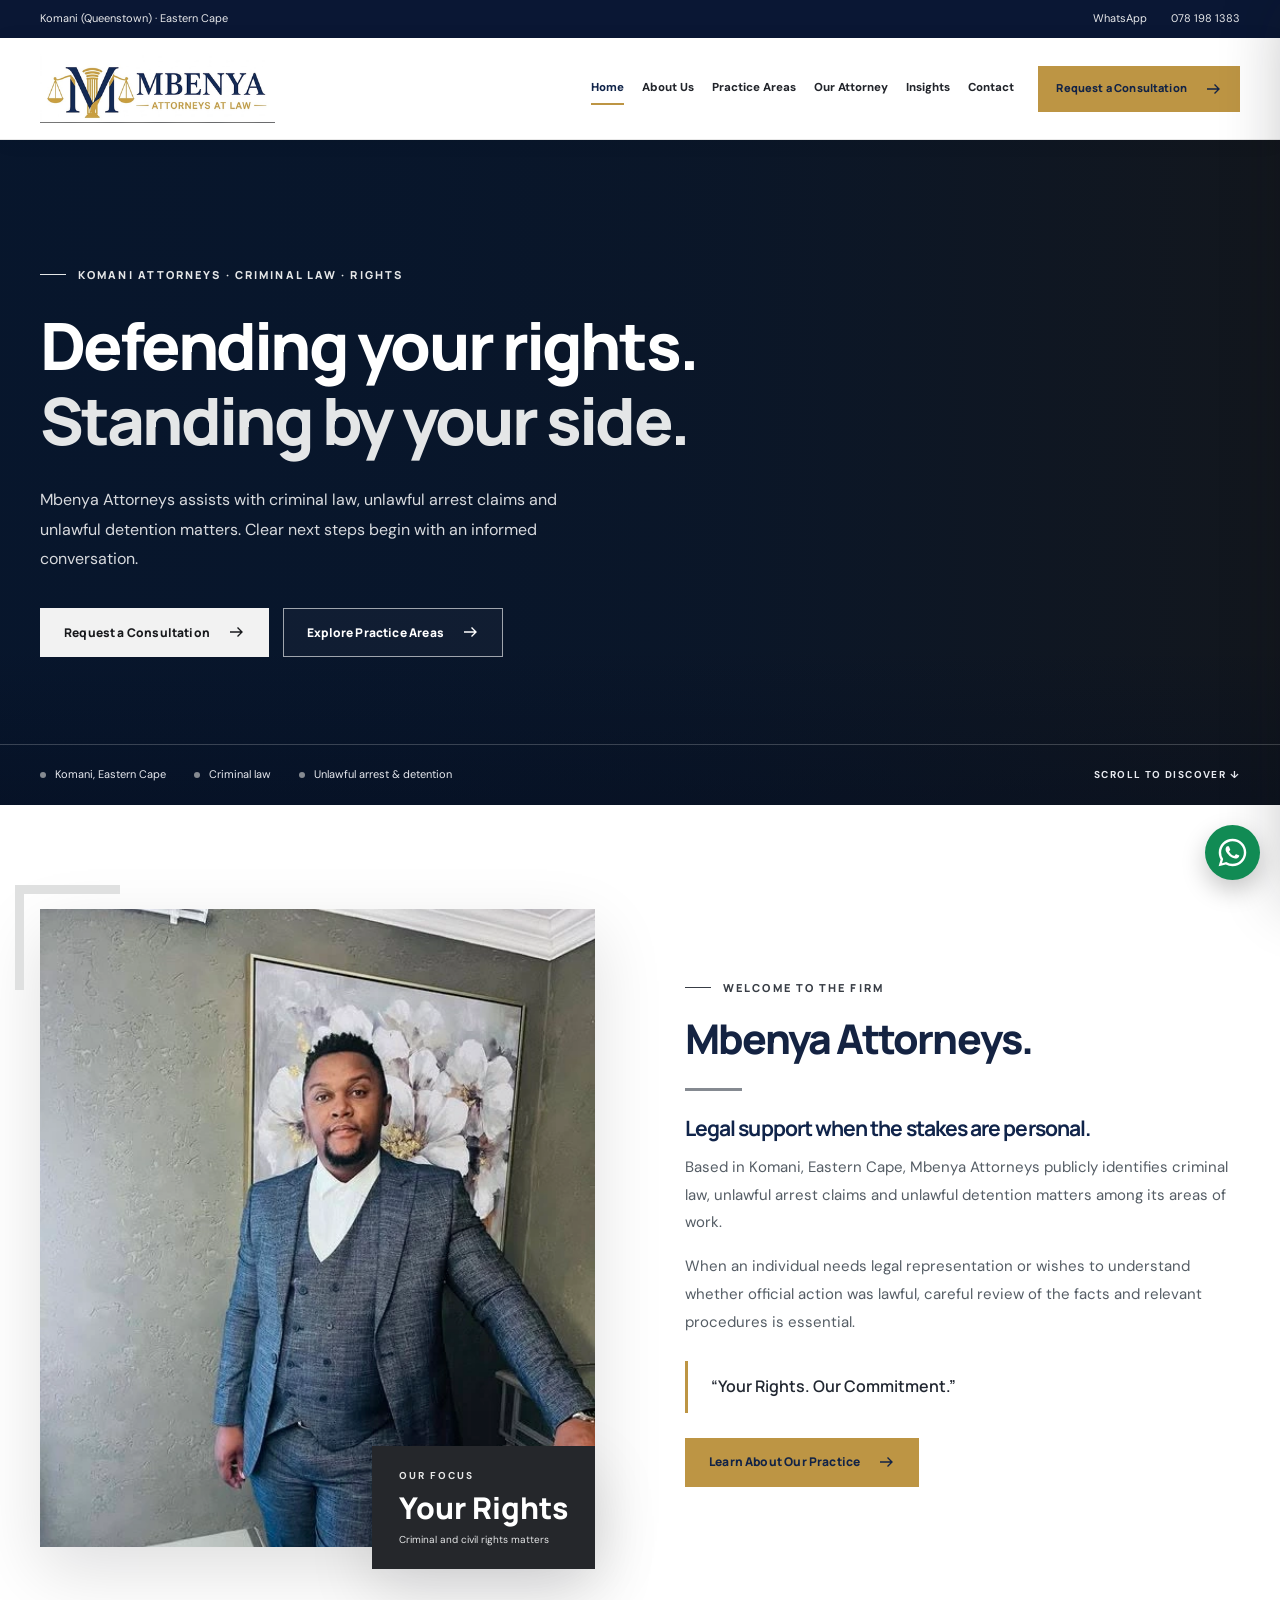
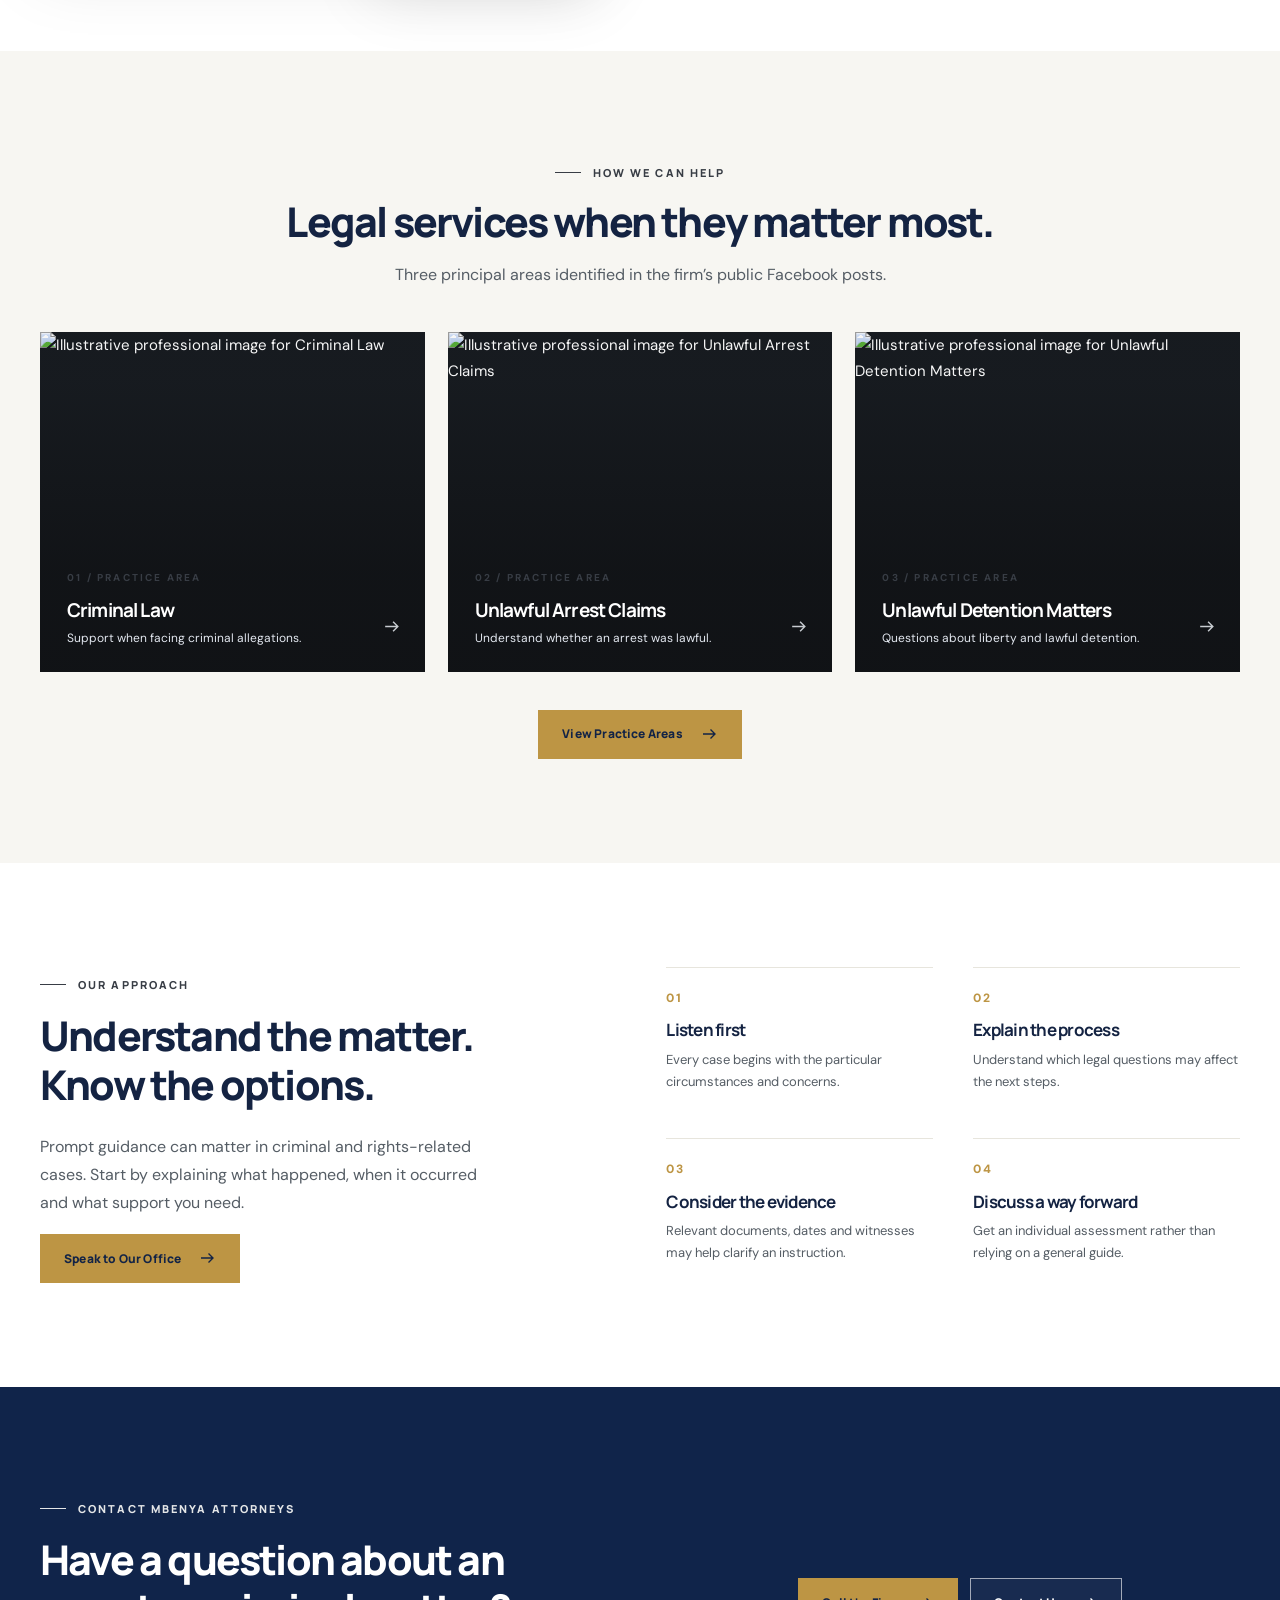
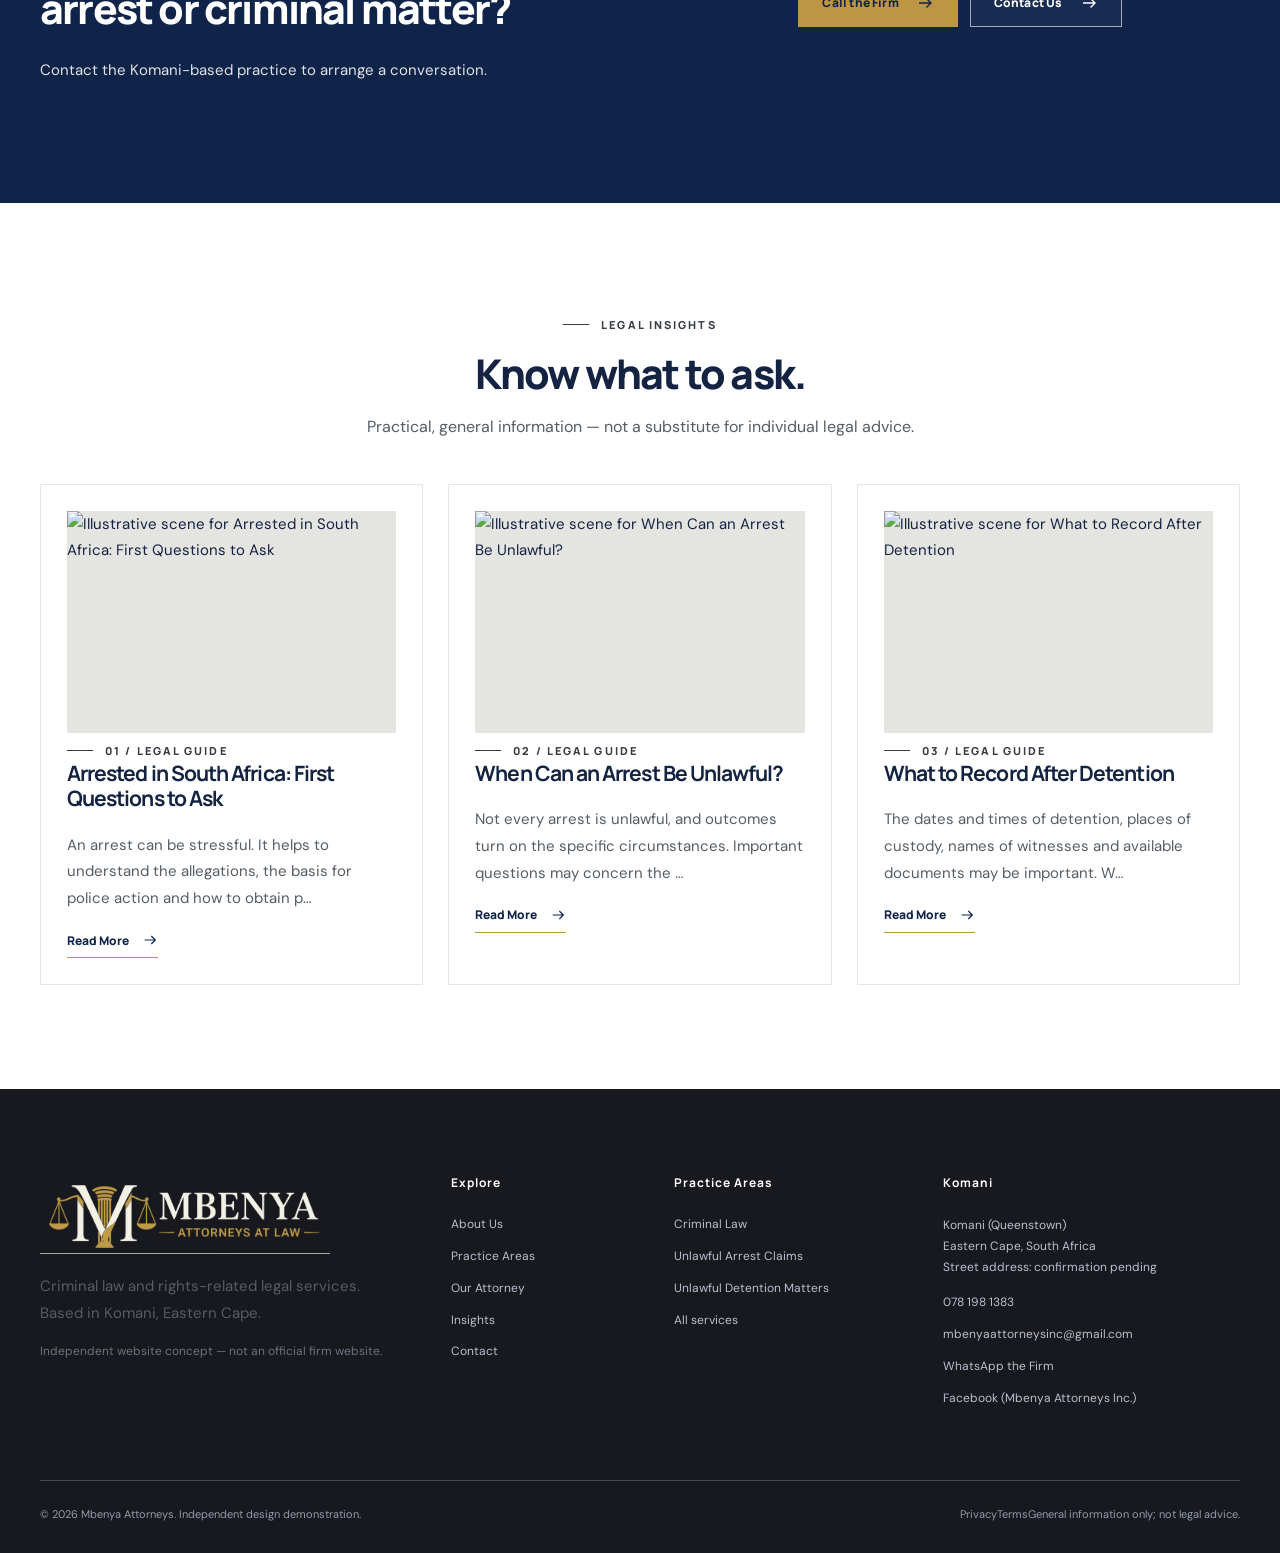
==== commit 16ec3c24: "Add Mbenya Attorneys official email" ====
--- a/index.html
+++ b/index.html
@@ -1,6 +1,6 @@
-<!doctype html><html lang="en-ZA"><head><meta charset="utf-8"><meta name="viewport" content="width=device-width,initial-scale=1"><meta name="theme-color" content="#10244a"><title>Mbenya Attorneys | Criminal Law &amp; Unlawful Arrest | Komani</title><meta name="description" content="Mbenya Attorneys in Komani, Eastern Cape: criminal law, unlawful arrest claims and unlawful detention matters. Call or WhatsApp 078 198 1383."><meta name="robots" content="noindex,nofollow,noarchive,max-image-preview:large"><meta property="og:title" content="Mbenya Attorneys | Criminal Law &amp; Unlawful Arrest | Komani"><meta property="og:description" content="Mbenya Attorneys in Komani, Eastern Cape: criminal law, unlawful arrest claims and unlawful detention matters. Call or WhatsApp 078 198 1383."><meta property="og:type" content="website"><meta property="og:image" content="/assets/social-preview.jpg"><meta name="twitter:card" content="summary_large_image"><link rel="icon" type="image/png" href="/assets/favicon.png"><link rel="preconnect" href="https://images.pexels.com"><link rel="preconnect" href="https://fonts.googleapis.com"><link rel="preconnect" href="https://fonts.gstatic.com" crossorigin><link rel="stylesheet" href="/assets/site.css"><script defer src="/assets/site.js"></script><script type="application/ld+json">{"@context": "https://schema.org", "@type": "LegalService", "name": "Mbenya Attorneys", "telephone": "+27781981383", "address": {"@type": "PostalAddress", "addressLocality": "Komani", "addressRegion": "Eastern Cape", "addressCountry": "ZA"}, "areaServed": "South Africa", "knowsAbout": ["Criminal law", "Unlawful arrest claims", "Unlawful detention matters"], "sameAs": ["https://www.facebook.com/ModiAttorneys/"]}</script><meta content="en_ZA" property="og:locale"/><meta content="Mbenya Attorneys" property="og:site_name"/><meta content="Mbenya Attorneys | Criminal Law &amp; Unlawful Arrest | Komani" name="twitter:title"/><meta content="Mbenya Attorneys in Komani, Eastern Cape: criminal law, unlawful arrest claims and unlawful detention matters. Call or WhatsApp 078 198 1383." name="twitter:description"/><meta content="/assets/social-preview.jpg" name="twitter:image"/></head><body><a class="skip-link" href="#main">Skip to content</a><div class="topbar"><div class="container topbar-inner"><span class="topbar-address">Komani (Queenstown) · Eastern Cape</span><div class="topbar-links"><a href="https://wa.me/27781981383" target="_blank" rel="noopener noreferrer">WhatsApp</a><a href="tel:+27781981383">078 198 1383</a></div></div></div><header class="nav-shell"><div class="container nav-inner"><a class="brand" href="/" aria-label="Mbenya Attorneys home"><img src="/assets/logo-header.png" width="235" height="69" alt="Mbenya Attorneys at Law official supplied logo"></a><nav class="nav-links" aria-label="Main navigation"><a class="nav-link active" href="/" aria-current=page>Home</a><a class="nav-link " href="/about/" >About Us</a><a class="nav-link " href="/practice-areas/" >Practice Areas</a><a class="nav-link " href="/our-attorney/" >Our Attorney</a><a class="nav-link " href="/insights/" >Insights</a><a class="nav-link " href="/contact/" >Contact</a></nav><a class="btn btn-gold nav-cta" href="/contact/">Request a Consultation <svg aria-hidden="true" xmlns="http://www.w3.org/2000/svg" width="18" height="18" viewBox="0 0 24 24" fill="none" stroke="currentColor" stroke-width="1.8"><path d="M4 12h16m-6-6 6 6-6 6"/></svg></a><button type="button" class="menu-open" aria-label="Open navigation" aria-expanded="false" aria-controls="mobile-panel" data-mobile-open>☰</button></div></header><div class="mobile-backdrop" id="mobile-backdrop"></div><nav class="mobile-panel" id="mobile-panel" aria-label="Mobile navigation" aria-hidden="true" inert><div class="mobile-head"><img src="/assets/logo-header.png" alt="Mbenya Attorneys logo"><button type="button" data-mobile-close aria-label="Close navigation">×</button></div><div class="mobile-links"><a href="/">Home</a><a href="/about/">About Us</a><a href="/practice-areas/">Practice Areas</a><a href="/our-attorney/">Our Attorney</a><a href="/insights/">Insights</a><a href="/contact/">Contact</a></div><a class="btn btn-gold mobile-cta" href="/contact/">Contact the Firm <svg aria-hidden="true" xmlns="http://www.w3.org/2000/svg" width="18" height="18" viewBox="0 0 24 24" fill="none" stroke="currentColor" stroke-width="1.8"><path d="M4 12h16m-6-6 6 6-6 6"/></svg></a></nav><main id="main"><section class="hero" style="--hero-image:url('https://images.pexels.com/photos/5668508/pexels-photo-5668508.jpeg?auto=compress&cs=tinysrgb&w=1900')"><div class="container hero-inner"><div class="hero-copy"><span class="eyebrow eyebrow-light">KOMANI ATTORNEYS · CRIMINAL LAW · RIGHTS</span><h1>Defending your rights. <em>Standing by your side.</em></h1><p>Mbenya Attorneys assists with criminal law, unlawful arrest claims and unlawful detention matters. Clear next steps begin with an informed conversation.</p><div class="hero-actions"><a class="btn btn-gold" href="/contact/">Request a Consultation <svg aria-hidden="true" xmlns="http://www.w3.org/2000/svg" width="18" height="18" viewBox="0 0 24 24" fill="none" stroke="currentColor" stroke-width="1.8"><path d="M4 12h16m-6-6 6 6-6 6"/></svg></a><a class="btn btn-outline" href="/practice-areas/">Explore Practice Areas <svg aria-hidden="true" xmlns="http://www.w3.org/2000/svg" width="18" height="18" viewBox="0 0 24 24" fill="none" stroke="currentColor" stroke-width="1.8"><path d="M4 12h16m-6-6 6 6-6 6"/></svg></a></div></div></div><div class="hero-bottom"><div class="container hero-bottom-inner"><div class="hero-notes"><span>Komani, Eastern Cape</span><span>Criminal law</span><span>Unlawful arrest &amp; detention</span></div><span class="scroll-cue">SCROLL TO DISCOVER ↓</span></div></div></section>
+<!doctype html><html lang="en-ZA"><head><meta charset="utf-8"><meta name="viewport" content="width=device-width,initial-scale=1"><meta name="theme-color" content="#10244a"><title>Mbenya Attorneys | Criminal Law &amp; Unlawful Arrest | Komani</title><meta name="description" content="Mbenya Attorneys in Komani, Eastern Cape: criminal law, unlawful arrest claims and unlawful detention matters. Call or WhatsApp 078 198 1383."><meta name="robots" content="noindex,nofollow,noarchive,max-image-preview:large"><meta property="og:title" content="Mbenya Attorneys | Criminal Law &amp; Unlawful Arrest | Komani"><meta property="og:description" content="Mbenya Attorneys in Komani, Eastern Cape: criminal law, unlawful arrest claims and unlawful detention matters. Call or WhatsApp 078 198 1383."><meta property="og:type" content="website"><meta property="og:image" content="/assets/social-preview.jpg"><meta name="twitter:card" content="summary_large_image"><link rel="icon" type="image/png" href="/assets/favicon.png"><link rel="preconnect" href="https://images.pexels.com"><link rel="preconnect" href="https://fonts.googleapis.com"><link rel="preconnect" href="https://fonts.gstatic.com" crossorigin><link rel="stylesheet" href="/assets/site.css"><script defer src="/assets/site.js"></script><script type="application/ld+json">{"@context": "https://schema.org", "@type": "LegalService", "name": "Mbenya Attorneys", "telephone": "+27781981383", "address": {"@type": "PostalAddress", "addressLocality": "Komani", "addressRegion": "Eastern Cape", "addressCountry": "ZA"}, "areaServed": "South Africa", "knowsAbout": ["Criminal law", "Unlawful arrest claims", "Unlawful detention matters"], "sameAs": ["https://www.facebook.com/ModiAttorneys/"], "email": "mbenyaattorneysinc@gmail.com"}</script><meta content="en_ZA" property="og:locale"/><meta content="Mbenya Attorneys" property="og:site_name"/><meta content="Mbenya Attorneys | Criminal Law &amp; Unlawful Arrest | Komani" name="twitter:title"/><meta content="Mbenya Attorneys in Komani, Eastern Cape: criminal law, unlawful arrest claims and unlawful detention matters. Call or WhatsApp 078 198 1383." name="twitter:description"/><meta content="/assets/social-preview.jpg" name="twitter:image"/></head><body><a class="skip-link" href="#main">Skip to content</a><div class="topbar"><div class="container topbar-inner"><span class="topbar-address">Komani (Queenstown) · Eastern Cape</span><div class="topbar-links"><a href="https://wa.me/27781981383" target="_blank" rel="noopener noreferrer">WhatsApp</a><a href="tel:+27781981383">078 198 1383</a></div></div></div><header class="nav-shell"><div class="container nav-inner"><a class="brand" href="/" aria-label="Mbenya Attorneys home"><img src="/assets/logo-header.png" width="235" height="69" alt="Mbenya Attorneys at Law official supplied logo"></a><nav class="nav-links" aria-label="Main navigation"><a class="nav-link active" href="/" aria-current=page>Home</a><a class="nav-link " href="/about/" >About Us</a><a class="nav-link " href="/practice-areas/" >Practice Areas</a><a class="nav-link " href="/our-attorney/" >Our Attorney</a><a class="nav-link " href="/insights/" >Insights</a><a class="nav-link " href="/contact/" >Contact</a></nav><a class="btn btn-gold nav-cta" href="/contact/">Request a Consultation <svg aria-hidden="true" xmlns="http://www.w3.org/2000/svg" width="18" height="18" viewBox="0 0 24 24" fill="none" stroke="currentColor" stroke-width="1.8"><path d="M4 12h16m-6-6 6 6-6 6"/></svg></a><button type="button" class="menu-open" aria-label="Open navigation" aria-expanded="false" aria-controls="mobile-panel" data-mobile-open>☰</button></div></header><div class="mobile-backdrop" id="mobile-backdrop"></div><nav class="mobile-panel" id="mobile-panel" aria-label="Mobile navigation" aria-hidden="true" inert><div class="mobile-head"><img src="/assets/logo-header.png" alt="Mbenya Attorneys logo"><button type="button" data-mobile-close aria-label="Close navigation">×</button></div><div class="mobile-links"><a href="/">Home</a><a href="/about/">About Us</a><a href="/practice-areas/">Practice Areas</a><a href="/our-attorney/">Our Attorney</a><a href="/insights/">Insights</a><a href="/contact/">Contact</a></div><a class="btn btn-gold mobile-cta" href="/contact/">Contact the Firm <svg aria-hidden="true" xmlns="http://www.w3.org/2000/svg" width="18" height="18" viewBox="0 0 24 24" fill="none" stroke="currentColor" stroke-width="1.8"><path d="M4 12h16m-6-6 6 6-6 6"/></svg></a></nav><main id="main"><section class="hero" style="--hero-image:url('https://images.pexels.com/photos/5668508/pexels-photo-5668508.jpeg?auto=compress&cs=tinysrgb&w=1900')"><div class="container hero-inner"><div class="hero-copy"><span class="eyebrow eyebrow-light">KOMANI ATTORNEYS · CRIMINAL LAW · RIGHTS</span><h1>Defending your rights. <em>Standing by your side.</em></h1><p>Mbenya Attorneys assists with criminal law, unlawful arrest claims and unlawful detention matters. Clear next steps begin with an informed conversation.</p><div class="hero-actions"><a class="btn btn-gold" href="/contact/">Request a Consultation <svg aria-hidden="true" xmlns="http://www.w3.org/2000/svg" width="18" height="18" viewBox="0 0 24 24" fill="none" stroke="currentColor" stroke-width="1.8"><path d="M4 12h16m-6-6 6 6-6 6"/></svg></a><a class="btn btn-outline" href="/practice-areas/">Explore Practice Areas <svg aria-hidden="true" xmlns="http://www.w3.org/2000/svg" width="18" height="18" viewBox="0 0 24 24" fill="none" stroke="currentColor" stroke-width="1.8"><path d="M4 12h16m-6-6 6 6-6 6"/></svg></a></div></div></div><div class="hero-bottom"><div class="container hero-bottom-inner"><div class="hero-notes"><span>Komani, Eastern Cape</span><span>Criminal law</span><span>Unlawful arrest &amp; detention</span></div><span class="scroll-cue">SCROLL TO DISCOVER ↓</span></div></div></section>
 <section class="section"><div class="container intro-grid"><div class="intro-picture mbenya-portrait-panel"><img src="/assets/portrait-standing.webp" alt="Client-supplied portrait of the legal professional in a blue suit" width="525" height="704" loading="lazy" decoding="async" ><div class="picture-stamp"><small>OUR FOCUS</small><strong>Your Rights</strong><span>Criminal and civil rights matters</span></div></div><div class="intro-copy"><span class="eyebrow">WELCOME TO THE FIRM</span><h2>Mbenya Attorneys.</h2><div class="accent-line"></div><h3>Legal support when the stakes are personal.</h3><p>Based in Komani, Eastern Cape, Mbenya Attorneys publicly identifies criminal law, unlawful arrest claims and unlawful detention matters among its areas of work.</p><p>When an individual needs legal representation or wishes to understand whether official action was lawful, careful review of the facts and relevant procedures is essential.</p><blockquote>“Your Rights. Our Commitment.”</blockquote><a class="btn btn-gold" href="/about/">Learn About Our Practice <svg aria-hidden="true" xmlns="http://www.w3.org/2000/svg" width="18" height="18" viewBox="0 0 24 24" fill="none" stroke="currentColor" stroke-width="1.8"><path d="M4 12h16m-6-6 6 6-6 6"/></svg></a></div></div></section>
 <section class="section cream"><div class="container"><div class="section-heading centered"><span class="eyebrow">HOW WE CAN HELP</span><h2>Legal services when they matter most.</h2><p>Three principal areas identified in the firm’s public Facebook posts.</p></div><div class="practice-grid"><a class="practice-card" href="/practice-areas/#criminal"><img src="https://images.pexels.com/photos/7875843/pexels-photo-7875843.jpeg?auto=compress&amp;cs=tinysrgb&amp;w=1200" alt="Illustrative professional image for Criminal Law" width="1200" height="800" loading="lazy" decoding="async" ><div class="practice-shade"></div><div class="practice-card-text"><span class="card-number">01 / PRACTICE AREA</span><h3>Criminal Law</h3><p>Support when facing criminal allegations.</p></div><span class="card-arrow"><svg aria-hidden="true" xmlns="http://www.w3.org/2000/svg" width="18" height="18" viewBox="0 0 24 24" fill="none" stroke="currentColor" stroke-width="1.8"><path d="M4 12h16m-6-6 6 6-6 6"/></svg></span></a><a class="practice-card" href="/practice-areas/#arrest"><img src="https://images.pexels.com/photos/6077355/pexels-photo-6077355.jpeg?auto=compress&amp;cs=tinysrgb&amp;w=1200" alt="Illustrative professional image for Unlawful Arrest Claims" width="1200" height="800" loading="lazy" decoding="async" ><div class="practice-shade"></div><div class="practice-card-text"><span class="card-number">02 / PRACTICE AREA</span><h3>Unlawful Arrest Claims</h3><p>Understand whether an arrest was lawful.</p></div><span class="card-arrow"><svg aria-hidden="true" xmlns="http://www.w3.org/2000/svg" width="18" height="18" viewBox="0 0 24 24" fill="none" stroke="currentColor" stroke-width="1.8"><path d="M4 12h16m-6-6 6 6-6 6"/></svg></span></a><a class="practice-card" href="/practice-areas/#detention"><img src="https://images.pexels.com/photos/6077859/pexels-photo-6077859.jpeg?auto=compress&amp;cs=tinysrgb&amp;w=1200" alt="Illustrative professional image for Unlawful Detention Matters" width="1200" height="800" loading="lazy" decoding="async" ><div class="practice-shade"></div><div class="practice-card-text"><span class="card-number">03 / PRACTICE AREA</span><h3>Unlawful Detention Matters</h3><p>Questions about liberty and lawful detention.</p></div><span class="card-arrow"><svg aria-hidden="true" xmlns="http://www.w3.org/2000/svg" width="18" height="18" viewBox="0 0 24 24" fill="none" stroke="currentColor" stroke-width="1.8"><path d="M4 12h16m-6-6 6 6-6 6"/></svg></span></a></div><div class="section-action centered"><a class="btn btn-gold" href="/practice-areas/">View Practice Areas <svg aria-hidden="true" xmlns="http://www.w3.org/2000/svg" width="18" height="18" viewBox="0 0 24 24" fill="none" stroke="currentColor" stroke-width="1.8"><path d="M4 12h16m-6-6 6 6-6 6"/></svg></a></div></div></section>
 <section class="section purpose-section"><div class="container purpose-grid"><div><span class="eyebrow">OUR APPROACH</span><h2>Understand the matter. Know the options.</h2><p>Prompt guidance can matter in criminal and rights-related cases. Start by explaining what happened, when it occurred and what support you need.</p><a class="btn btn-gold" href="/contact/">Speak to Our Office <svg aria-hidden="true" xmlns="http://www.w3.org/2000/svg" width="18" height="18" viewBox="0 0 24 24" fill="none" stroke="currentColor" stroke-width="1.8"><path d="M4 12h16m-6-6 6 6-6 6"/></svg></a></div><div class="value-grid"><div><span>01</span><h3>Listen first</h3><p>Every case begins with the particular circumstances and concerns.</p></div><div><span>02</span><h3>Explain the process</h3><p>Understand which legal questions may affect the next steps.</p></div><div><span>03</span><h3>Consider the evidence</h3><p>Relevant documents, dates and witnesses may help clarify an instruction.</p></div><div><span>04</span><h3>Discuss a way forward</h3><p>Get an individual assessment rather than relying on a general guide.</p></div></div></div></section>
 <section class="section section-navy"><div class="container two-column"><div><span class="eyebrow eyebrow-light">CONTACT MBENYA ATTORNEYS</span><h2>Have a question about an arrest or criminal matter?</h2><p style="color:#e0e2e3">Contact the Komani-based practice to arrange a conversation.</p></div><div class="centered"><a class="btn btn-gold" href="tel:+27781981383">Call the Firm <svg aria-hidden="true" xmlns="http://www.w3.org/2000/svg" width="18" height="18" viewBox="0 0 24 24" fill="none" stroke="currentColor" stroke-width="1.8"><path d="M4 12h16m-6-6 6 6-6 6"/></svg></a> &nbsp; <a class="btn btn-outline" href="/contact/">Contact Us <svg aria-hidden="true" xmlns="http://www.w3.org/2000/svg" width="18" height="18" viewBox="0 0 24 24" fill="none" stroke="currentColor" stroke-width="1.8"><path d="M4 12h16m-6-6 6 6-6 6"/></svg></a></div></div></section>
-<section class="section"><div class="container"><div class="section-heading centered"><span class="eyebrow">LEGAL INSIGHTS</span><h2>Know what to ask.</h2><p>Practical, general information — not a substitute for individual legal advice.</p></div><div class="insight-grid"><article class="insight-card"><a class="insight-image" href="/insights/#arrest-rights"><img src="https://images.pexels.com/photos/8731032/pexels-photo-8731032.jpeg?auto=compress&amp;cs=tinysrgb&amp;w=1200" alt="Illustrative scene for Arrested in South Africa: First Questions to Ask" width="1200" height="800" loading="lazy" decoding="async" ></a><span class="eyebrow">01 / LEGAL GUIDE</span><h3>Arrested in South Africa: First Questions to Ask</h3><p>An arrest can be stressful. It helps to understand the allegations, the basis for police action and how to obtain p…</p><a class="text-link" href="/insights/#arrest-rights">Read More <svg aria-hidden="true" xmlns="http://www.w3.org/2000/svg" width="18" height="18" viewBox="0 0 24 24" fill="none" stroke="currentColor" stroke-width="1.8"><path d="M4 12h16m-6-6 6 6-6 6"/></svg></a></article><article class="insight-card"><a class="insight-image" href="/insights/#unlawful-arrest"><img src="https://images.pexels.com/photos/7841810/pexels-photo-7841810.jpeg?auto=compress&amp;cs=tinysrgb&amp;w=1200" alt="Illustrative scene for When Can an Arrest Be Unlawful?" width="1200" height="800" loading="lazy" decoding="async" ></a><span class="eyebrow">02 / LEGAL GUIDE</span><h3>When Can an Arrest Be Unlawful?</h3><p>Not every arrest is unlawful, and outcomes turn on the specific circumstances. Important questions may concern the …</p><a class="text-link" href="/insights/#unlawful-arrest">Read More <svg aria-hidden="true" xmlns="http://www.w3.org/2000/svg" width="18" height="18" viewBox="0 0 24 24" fill="none" stroke="currentColor" stroke-width="1.8"><path d="M4 12h16m-6-6 6 6-6 6"/></svg></a></article><article class="insight-card"><a class="insight-image" href="/insights/#detention-steps"><img src="https://images.pexels.com/photos/4427629/pexels-photo-4427629.jpeg?auto=compress&amp;cs=tinysrgb&amp;w=1200" alt="Illustrative scene for What to Record After Detention" width="1200" height="800" loading="lazy" decoding="async" ></a><span class="eyebrow">03 / LEGAL GUIDE</span><h3>What to Record After Detention</h3><p>The dates and times of detention, places of custody, names of witnesses and available documents may be important. W…</p><a class="text-link" href="/insights/#detention-steps">Read More <svg aria-hidden="true" xmlns="http://www.w3.org/2000/svg" width="18" height="18" viewBox="0 0 24 24" fill="none" stroke="currentColor" stroke-width="1.8"><path d="M4 12h16m-6-6 6 6-6 6"/></svg></a></article></div></div></section></main><footer class="site-footer"><div class="container"><div class="footer-grid"><div><a class="footer-logo" href="/"><img src="/assets/logo-footer-transparent.png" alt="Mbenya Attorneys at Law logo" width="300" height="88" loading="lazy"></a><p>Criminal law and rights-related legal services. Based in Komani, Eastern Cape.</p><p class="demo-note">Independent website concept — not an official firm website.</p></div><div><h3>Explore</h3><div class="footer-links"><a href="/about/">About Us</a><a href="/practice-areas/">Practice Areas</a><a href="/our-attorney/">Our Attorney</a><a href="/insights/">Insights</a><a href="/contact/">Contact</a></div></div><div><h3>Practice Areas</h3><div class="footer-links"><a href="/practice-areas/#criminal">Criminal Law</a><a href="/practice-areas/#arrest">Unlawful Arrest Claims</a><a href="/practice-areas/#detention">Unlawful Detention Matters</a><a href="/practice-areas/">All services</a></div></div><div class="footer-location"><h3>Komani</h3><address>Komani (Queenstown)<br>Eastern Cape, South Africa<br>Street address: confirmation pending</address><div class="footer-links" style="margin-top:15px"><a href="tel:+27781981383">078 198 1383</a><a href="https://wa.me/27781981383" target="_blank" rel="noopener noreferrer">WhatsApp the Firm</a><a href="https://www.facebook.com/ModiAttorneys/" target="_blank" rel="noopener noreferrer">Facebook (Mbenya Attorneys Inc.)</a></div></div></div><div class="footer-bottom"><span>© 2026 Mbenya Attorneys. Independent design demonstration.</span><span class="footer-legal"><a href="/privacy/">Privacy</a><a href="/terms/">Terms</a><span>General information only; not legal advice.</span></span></div></div></footer><a class="floating-whatsapp" href="https://wa.me/27781981383?text=Hello%20Mbenya%20Attorneys%2C%20I%20would%20like%20to%20enquire%20about%20legal%20services." target="_blank" rel="noopener noreferrer" title="WhatsApp Mbenya Attorneys" aria-label="Contact Mbenya Attorneys on WhatsApp"><svg viewBox="0 0 32 32" aria-hidden="true" xmlns="http://www.w3.org/2000/svg"><path fill="currentColor" d="M16 .8C7.61.8.8 7.59.8 15.98c0 2.69.7 5.31 2.03 7.62L.7 31.3l7.91-2.08a15.15 15.15 0 0 0 7.37 1.88h.01c8.38 0 15.2-6.82 15.2-15.2 0-4.06-1.58-7.88-4.46-10.76A15.07 15.07 0 0 0 16 .8Zm0 27.73a12.54 12.54 0 0 1-6.39-1.75l-.46-.27-4.7 1.23 1.25-4.58-.3-.47a12.5 12.5 0 0 1-1.93-6.7C3.47 9.08 9.08 3.47 16 3.47a12.45 12.45 0 0 1 8.87 3.68 12.48 12.48 0 0 1 3.67 8.86c0 6.91-5.62 12.52-12.54 12.52Zm6.88-9.38c-.38-.19-2.23-1.1-2.58-1.23-.34-.13-.59-.19-.84.19s-.96 1.23-1.18 1.49-.44.29-.82.1a10.32 10.32 0 0 1-3.04-1.88 11.39 11.39 0 0 1-2.1-2.61c-.22-.38-.02-.58.16-.77.17-.17.38-.44.57-.66s.25-.38.38-.63.06-.47-.03-.66c-.1-.19-.85-2.04-1.16-2.8-.3-.74-.61-.64-.84-.65l-.71-.01c-.25 0-.66.1-1.01.47-.34.38-1.32 1.29-1.32 3.13s1.35 3.62 1.53 3.87a14.37 14.37 0 0 0 5.51 4.89c1.03.45 1.84.72 2.48.93 1.04.33 1.98.29 2.72.18.83-.13 2.23-.91 2.55-1.79.31-.88.31-1.64.22-1.8-.09-.16-.34-.25-.72-.44Z"/></svg><span class="whatsapp-tooltip" aria-hidden="true">WhatsApp Us</span></a><button type="button" class="scroll-top" title="Back to top" aria-label="Back to top">↑</button></body></html>+<section class="section"><div class="container"><div class="section-heading centered"><span class="eyebrow">LEGAL INSIGHTS</span><h2>Know what to ask.</h2><p>Practical, general information — not a substitute for individual legal advice.</p></div><div class="insight-grid"><article class="insight-card"><a class="insight-image" href="/insights/#arrest-rights"><img src="https://images.pexels.com/photos/8731032/pexels-photo-8731032.jpeg?auto=compress&amp;cs=tinysrgb&amp;w=1200" alt="Illustrative scene for Arrested in South Africa: First Questions to Ask" width="1200" height="800" loading="lazy" decoding="async" ></a><span class="eyebrow">01 / LEGAL GUIDE</span><h3>Arrested in South Africa: First Questions to Ask</h3><p>An arrest can be stressful. It helps to understand the allegations, the basis for police action and how to obtain p…</p><a class="text-link" href="/insights/#arrest-rights">Read More <svg aria-hidden="true" xmlns="http://www.w3.org/2000/svg" width="18" height="18" viewBox="0 0 24 24" fill="none" stroke="currentColor" stroke-width="1.8"><path d="M4 12h16m-6-6 6 6-6 6"/></svg></a></article><article class="insight-card"><a class="insight-image" href="/insights/#unlawful-arrest"><img src="https://images.pexels.com/photos/7841810/pexels-photo-7841810.jpeg?auto=compress&amp;cs=tinysrgb&amp;w=1200" alt="Illustrative scene for When Can an Arrest Be Unlawful?" width="1200" height="800" loading="lazy" decoding="async" ></a><span class="eyebrow">02 / LEGAL GUIDE</span><h3>When Can an Arrest Be Unlawful?</h3><p>Not every arrest is unlawful, and outcomes turn on the specific circumstances. Important questions may concern the …</p><a class="text-link" href="/insights/#unlawful-arrest">Read More <svg aria-hidden="true" xmlns="http://www.w3.org/2000/svg" width="18" height="18" viewBox="0 0 24 24" fill="none" stroke="currentColor" stroke-width="1.8"><path d="M4 12h16m-6-6 6 6-6 6"/></svg></a></article><article class="insight-card"><a class="insight-image" href="/insights/#detention-steps"><img src="https://images.pexels.com/photos/4427629/pexels-photo-4427629.jpeg?auto=compress&amp;cs=tinysrgb&amp;w=1200" alt="Illustrative scene for What to Record After Detention" width="1200" height="800" loading="lazy" decoding="async" ></a><span class="eyebrow">03 / LEGAL GUIDE</span><h3>What to Record After Detention</h3><p>The dates and times of detention, places of custody, names of witnesses and available documents may be important. W…</p><a class="text-link" href="/insights/#detention-steps">Read More <svg aria-hidden="true" xmlns="http://www.w3.org/2000/svg" width="18" height="18" viewBox="0 0 24 24" fill="none" stroke="currentColor" stroke-width="1.8"><path d="M4 12h16m-6-6 6 6-6 6"/></svg></a></article></div></div></section></main><footer class="site-footer"><div class="container"><div class="footer-grid"><div><a class="footer-logo" href="/"><img src="/assets/logo-footer-transparent.png" alt="Mbenya Attorneys at Law logo" width="300" height="88" loading="lazy"></a><p>Criminal law and rights-related legal services. Based in Komani, Eastern Cape.</p><p class="demo-note">Independent website concept — not an official firm website.</p></div><div><h3>Explore</h3><div class="footer-links"><a href="/about/">About Us</a><a href="/practice-areas/">Practice Areas</a><a href="/our-attorney/">Our Attorney</a><a href="/insights/">Insights</a><a href="/contact/">Contact</a></div></div><div><h3>Practice Areas</h3><div class="footer-links"><a href="/practice-areas/#criminal">Criminal Law</a><a href="/practice-areas/#arrest">Unlawful Arrest Claims</a><a href="/practice-areas/#detention">Unlawful Detention Matters</a><a href="/practice-areas/">All services</a></div></div><div class="footer-location"><h3>Komani</h3><address>Komani (Queenstown)<br>Eastern Cape, South Africa<br>Street address: confirmation pending</address><div class="footer-links" style="margin-top:15px"><a href="tel:+27781981383">078 198 1383</a><a href="mailto:mbenyaattorneysinc@gmail.com">mbenyaattorneysinc@gmail.com</a><a href="https://wa.me/27781981383" target="_blank" rel="noopener noreferrer">WhatsApp the Firm</a><a href="https://www.facebook.com/ModiAttorneys/" target="_blank" rel="noopener noreferrer">Facebook (Mbenya Attorneys Inc.)</a></div></div></div><div class="footer-bottom"><span>© 2026 Mbenya Attorneys. Independent design demonstration.</span><span class="footer-legal"><a href="/privacy/">Privacy</a><a href="/terms/">Terms</a><span>General information only; not legal advice.</span></span></div></div></footer><a class="floating-whatsapp" href="https://wa.me/27781981383?text=Hello%20Mbenya%20Attorneys%2C%20I%20would%20like%20to%20enquire%20about%20legal%20services." target="_blank" rel="noopener noreferrer" title="WhatsApp Mbenya Attorneys" aria-label="Contact Mbenya Attorneys on WhatsApp"><svg viewBox="0 0 32 32" aria-hidden="true" xmlns="http://www.w3.org/2000/svg"><path fill="currentColor" d="M16 .8C7.61.8.8 7.59.8 15.98c0 2.69.7 5.31 2.03 7.62L.7 31.3l7.91-2.08a15.15 15.15 0 0 0 7.37 1.88h.01c8.38 0 15.2-6.82 15.2-15.2 0-4.06-1.58-7.88-4.46-10.76A15.07 15.07 0 0 0 16 .8Zm0 27.73a12.54 12.54 0 0 1-6.39-1.75l-.46-.27-4.7 1.23 1.25-4.58-.3-.47a12.5 12.5 0 0 1-1.93-6.7C3.47 9.08 9.08 3.47 16 3.47a12.45 12.45 0 0 1 8.87 3.68 12.48 12.48 0 0 1 3.67 8.86c0 6.91-5.62 12.52-12.54 12.52Zm6.88-9.38c-.38-.19-2.23-1.1-2.58-1.23-.34-.13-.59-.19-.84.19s-.96 1.23-1.18 1.49-.44.29-.82.1a10.32 10.32 0 0 1-3.04-1.88 11.39 11.39 0 0 1-2.1-2.61c-.22-.38-.02-.58.16-.77.17-.17.38-.44.57-.66s.25-.38.38-.63.06-.47-.03-.66c-.1-.19-.85-2.04-1.16-2.8-.3-.74-.61-.64-.84-.65l-.71-.01c-.25 0-.66.1-1.01.47-.34.38-1.32 1.29-1.32 3.13s1.35 3.62 1.53 3.87a14.37 14.37 0 0 0 5.51 4.89c1.03.45 1.84.72 2.48.93 1.04.33 1.98.29 2.72.18.83-.13 2.23-.91 2.55-1.79.31-.88.31-1.64.22-1.8-.09-.16-.34-.25-.72-.44Z"/></svg><span class="whatsapp-tooltip" aria-hidden="true">WhatsApp Us</span></a><button type="button" class="scroll-top" title="Back to top" aria-label="Back to top">↑</button></body></html>
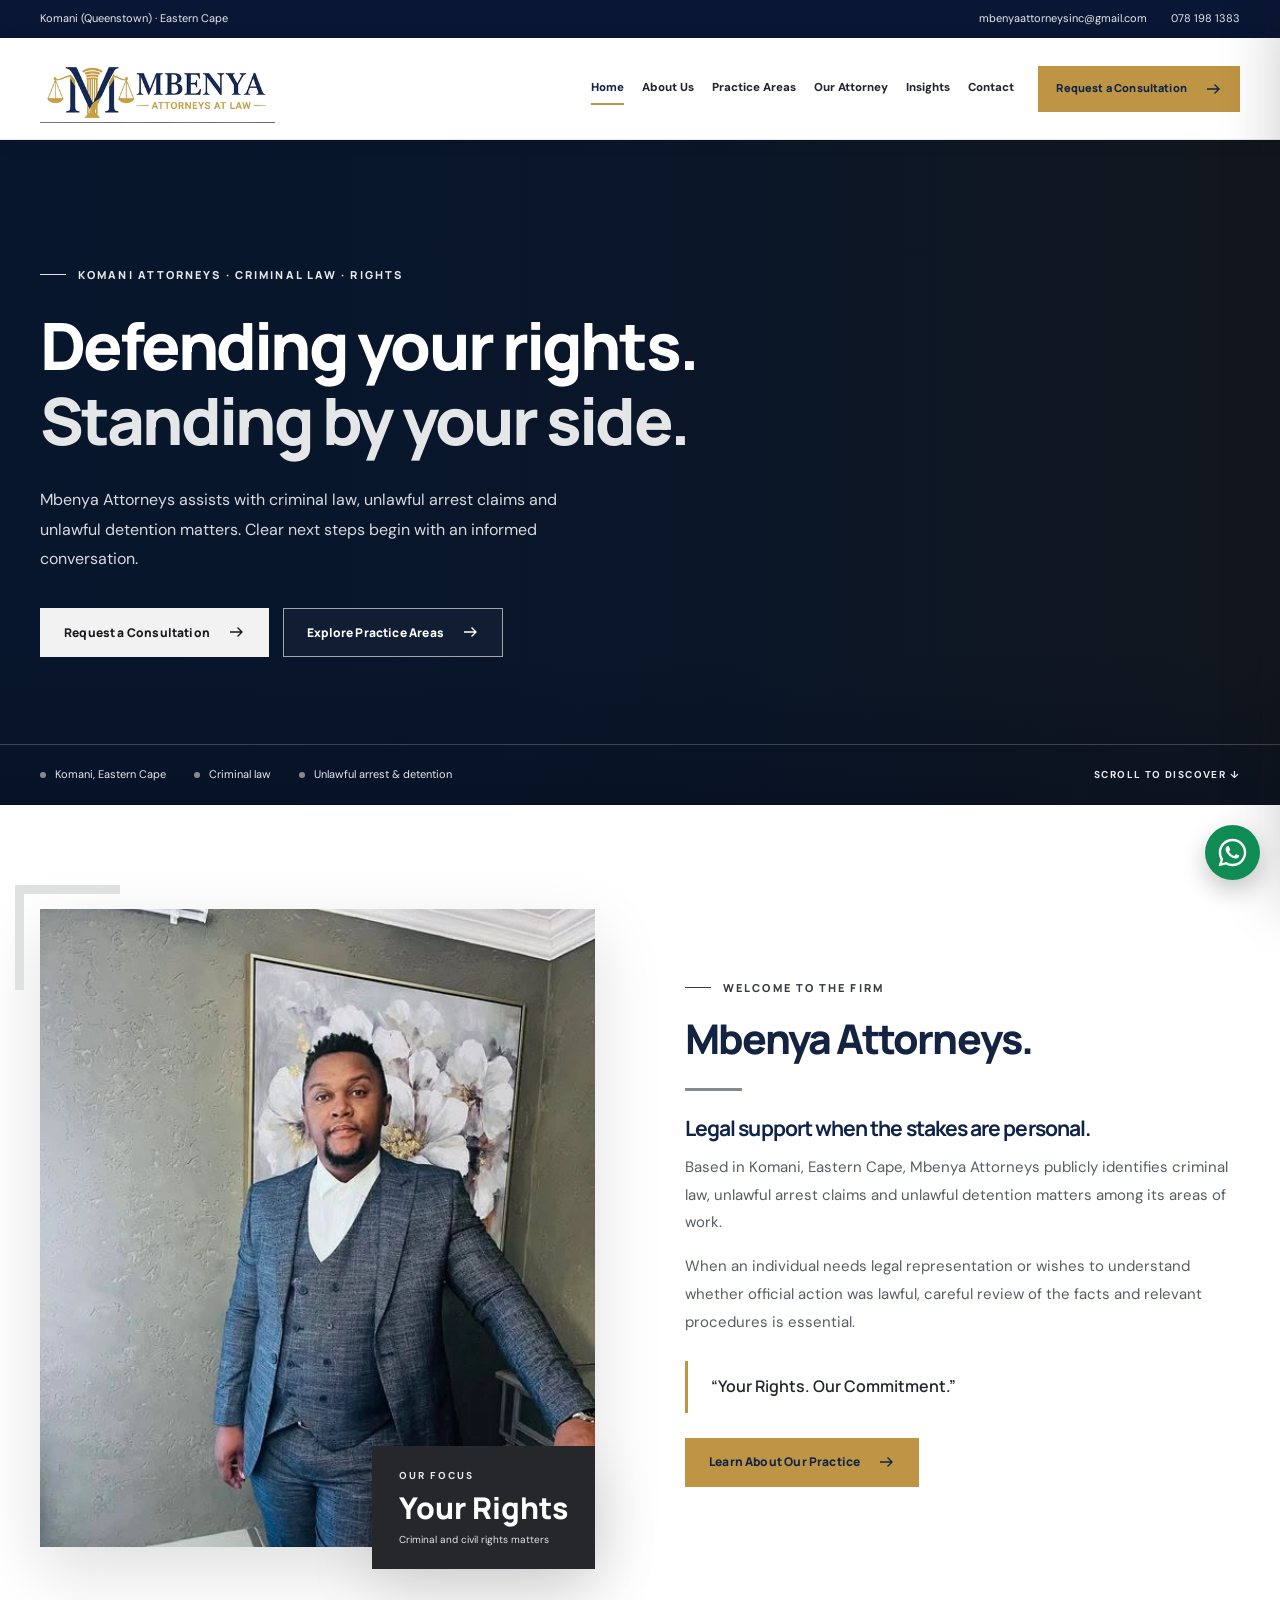
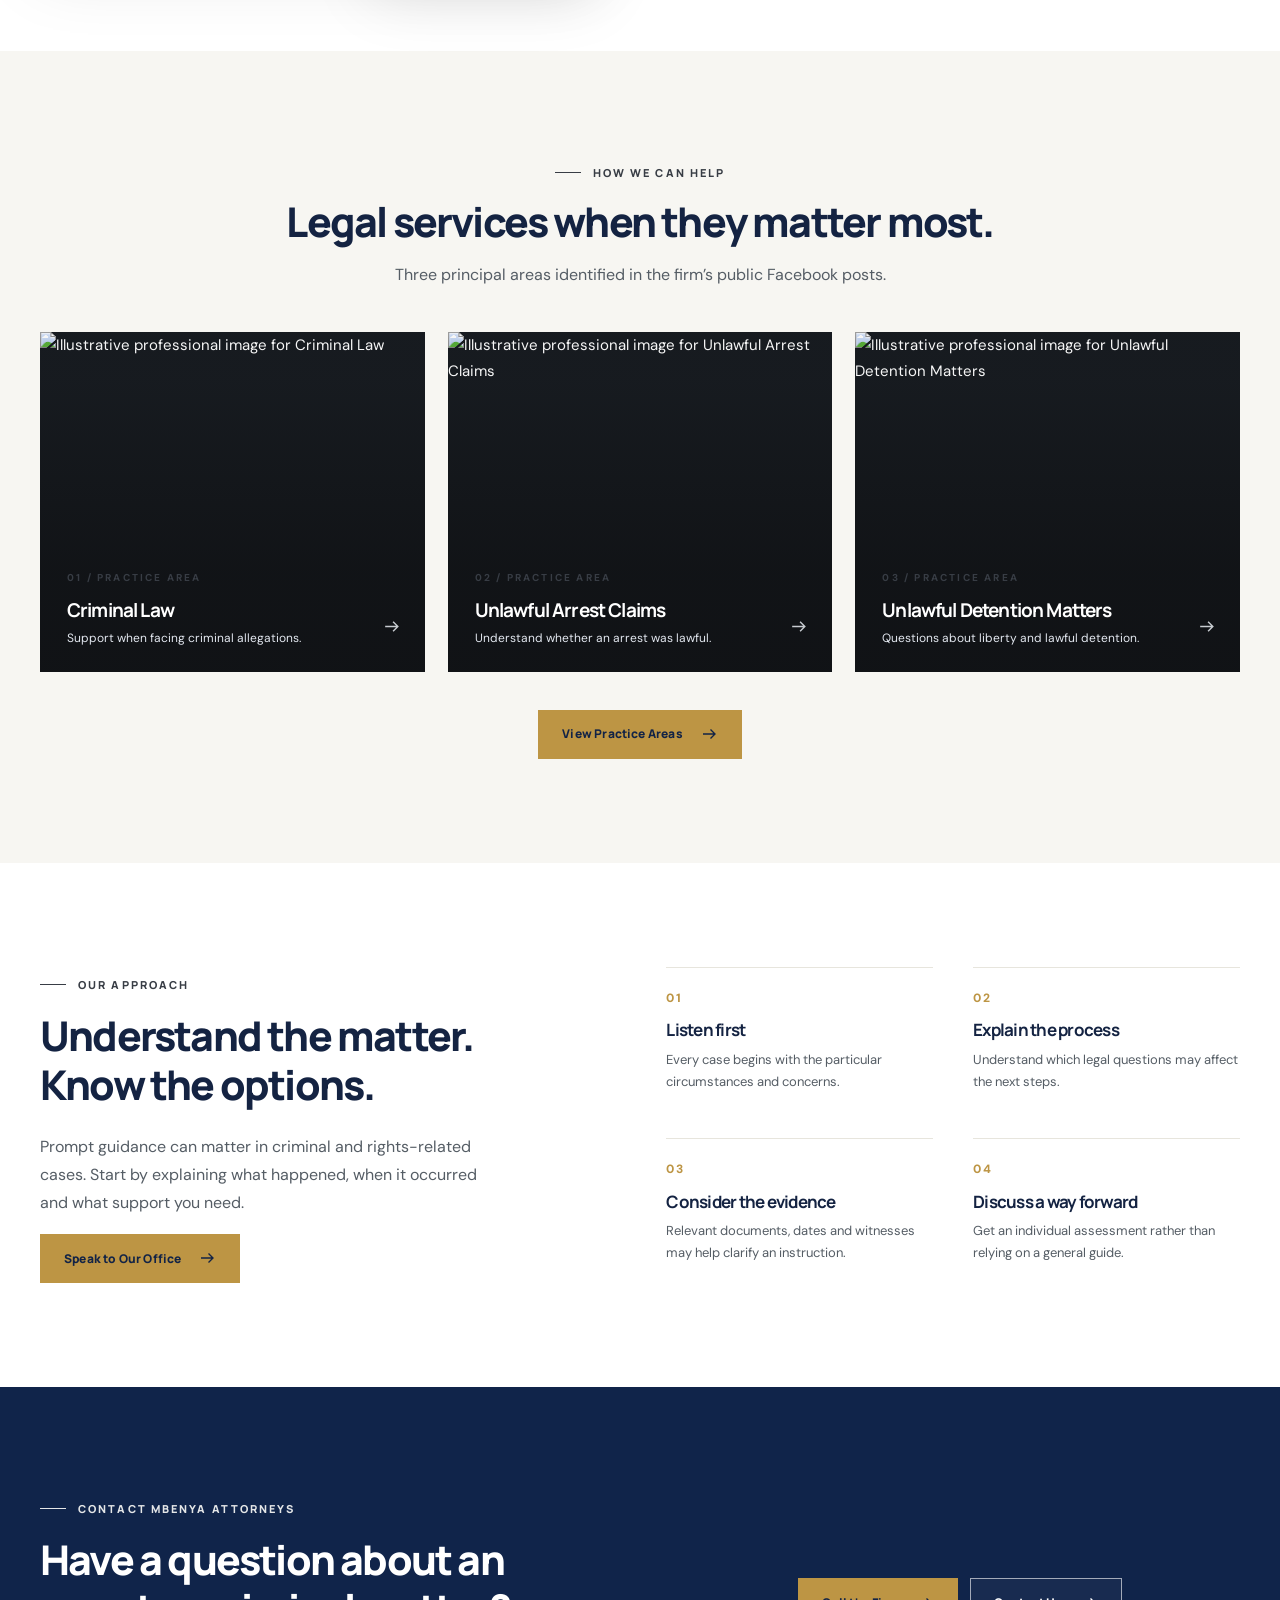
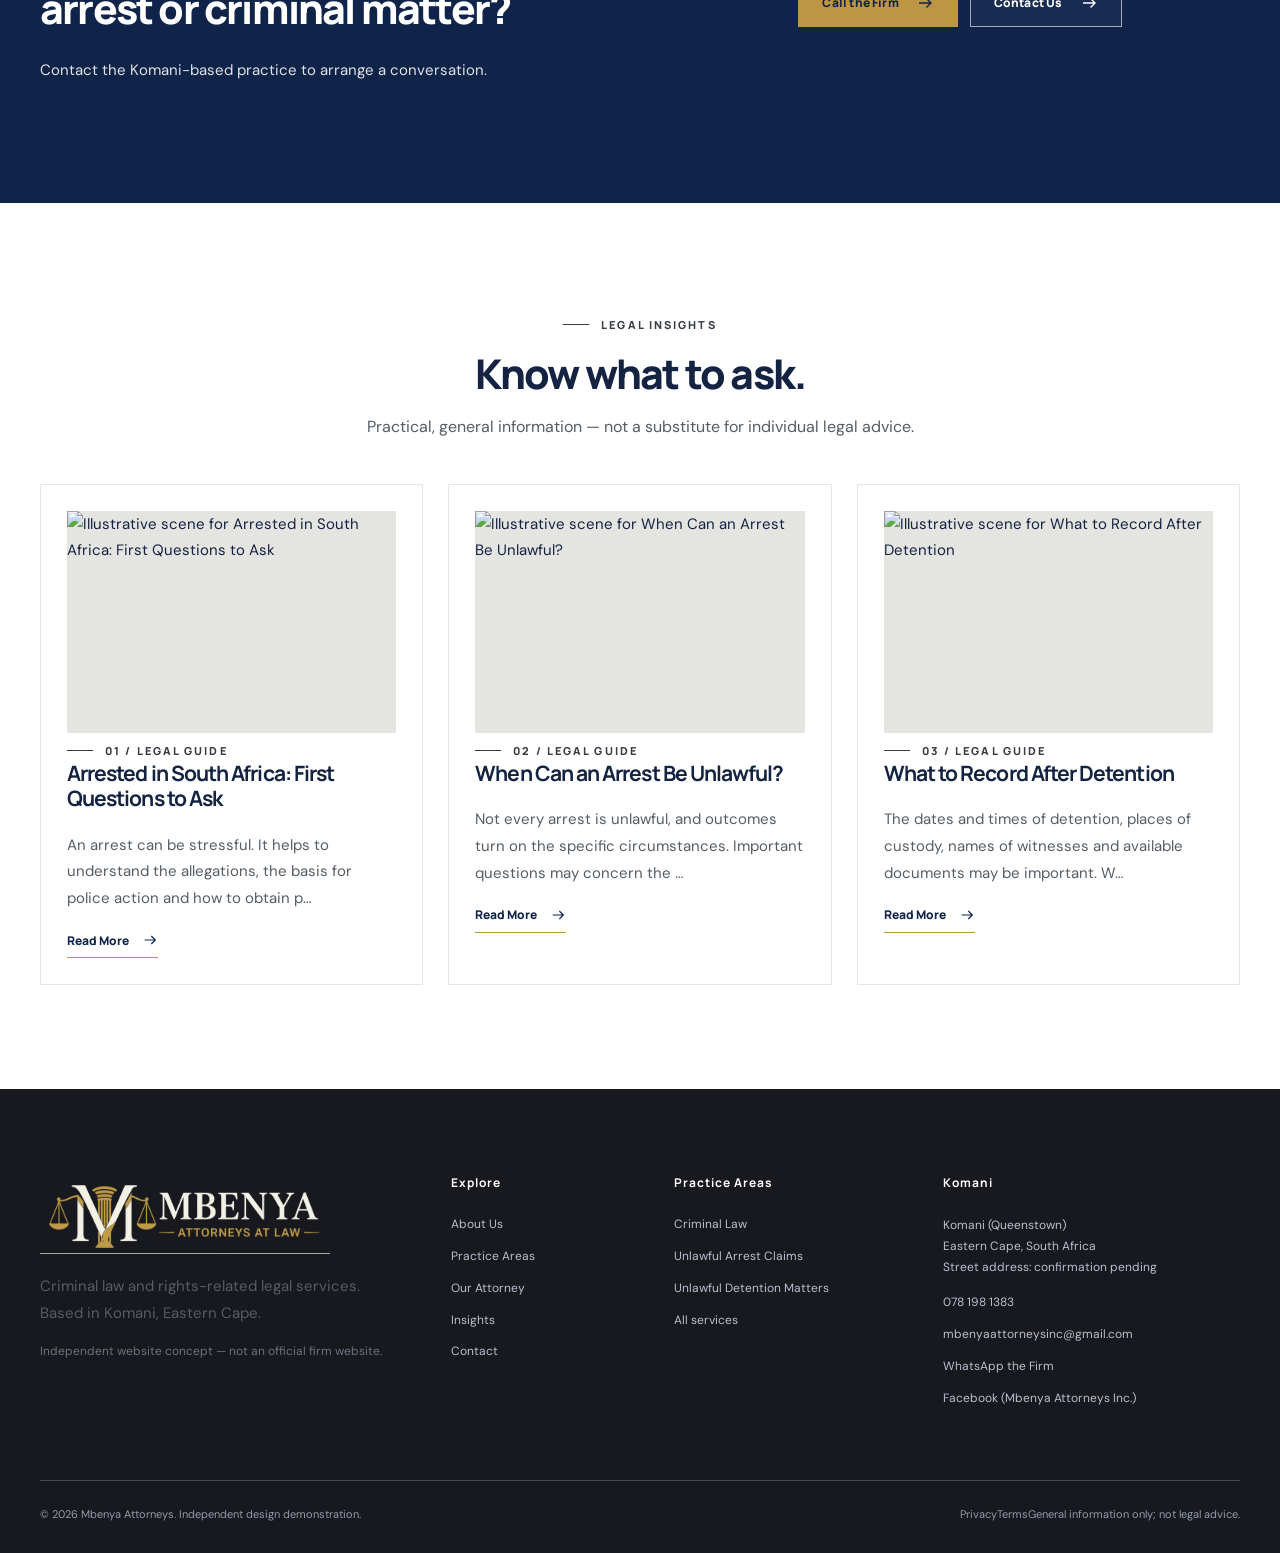
==== commit 8aed5bdb: "Update header with official email and phone number" ====
--- a/index.html
+++ b/index.html
@@ -1,4 +1,4 @@
-<!doctype html><html lang="en-ZA"><head><meta charset="utf-8"><meta name="viewport" content="width=device-width,initial-scale=1"><meta name="theme-color" content="#10244a"><title>Mbenya Attorneys | Criminal Law &amp; Unlawful Arrest | Komani</title><meta name="description" content="Mbenya Attorneys in Komani, Eastern Cape: criminal law, unlawful arrest claims and unlawful detention matters. Call or WhatsApp 078 198 1383."><meta name="robots" content="noindex,nofollow,noarchive,max-image-preview:large"><meta property="og:title" content="Mbenya Attorneys | Criminal Law &amp; Unlawful Arrest | Komani"><meta property="og:description" content="Mbenya Attorneys in Komani, Eastern Cape: criminal law, unlawful arrest claims and unlawful detention matters. Call or WhatsApp 078 198 1383."><meta property="og:type" content="website"><meta property="og:image" content="/assets/social-preview.jpg"><meta name="twitter:card" content="summary_large_image"><link rel="icon" type="image/png" href="/assets/favicon.png"><link rel="preconnect" href="https://images.pexels.com"><link rel="preconnect" href="https://fonts.googleapis.com"><link rel="preconnect" href="https://fonts.gstatic.com" crossorigin><link rel="stylesheet" href="/assets/site.css"><script defer src="/assets/site.js"></script><script type="application/ld+json">{"@context": "https://schema.org", "@type": "LegalService", "name": "Mbenya Attorneys", "telephone": "+27781981383", "address": {"@type": "PostalAddress", "addressLocality": "Komani", "addressRegion": "Eastern Cape", "addressCountry": "ZA"}, "areaServed": "South Africa", "knowsAbout": ["Criminal law", "Unlawful arrest claims", "Unlawful detention matters"], "sameAs": ["https://www.facebook.com/ModiAttorneys/"], "email": "mbenyaattorneysinc@gmail.com"}</script><meta content="en_ZA" property="og:locale"/><meta content="Mbenya Attorneys" property="og:site_name"/><meta content="Mbenya Attorneys | Criminal Law &amp; Unlawful Arrest | Komani" name="twitter:title"/><meta content="Mbenya Attorneys in Komani, Eastern Cape: criminal law, unlawful arrest claims and unlawful detention matters. Call or WhatsApp 078 198 1383." name="twitter:description"/><meta content="/assets/social-preview.jpg" name="twitter:image"/></head><body><a class="skip-link" href="#main">Skip to content</a><div class="topbar"><div class="container topbar-inner"><span class="topbar-address">Komani (Queenstown) · Eastern Cape</span><div class="topbar-links"><a href="https://wa.me/27781981383" target="_blank" rel="noopener noreferrer">WhatsApp</a><a href="tel:+27781981383">078 198 1383</a></div></div></div><header class="nav-shell"><div class="container nav-inner"><a class="brand" href="/" aria-label="Mbenya Attorneys home"><img src="/assets/logo-header.png" width="235" height="69" alt="Mbenya Attorneys at Law official supplied logo"></a><nav class="nav-links" aria-label="Main navigation"><a class="nav-link active" href="/" aria-current=page>Home</a><a class="nav-link " href="/about/" >About Us</a><a class="nav-link " href="/practice-areas/" >Practice Areas</a><a class="nav-link " href="/our-attorney/" >Our Attorney</a><a class="nav-link " href="/insights/" >Insights</a><a class="nav-link " href="/contact/" >Contact</a></nav><a class="btn btn-gold nav-cta" href="/contact/">Request a Consultation <svg aria-hidden="true" xmlns="http://www.w3.org/2000/svg" width="18" height="18" viewBox="0 0 24 24" fill="none" stroke="currentColor" stroke-width="1.8"><path d="M4 12h16m-6-6 6 6-6 6"/></svg></a><button type="button" class="menu-open" aria-label="Open navigation" aria-expanded="false" aria-controls="mobile-panel" data-mobile-open>☰</button></div></header><div class="mobile-backdrop" id="mobile-backdrop"></div><nav class="mobile-panel" id="mobile-panel" aria-label="Mobile navigation" aria-hidden="true" inert><div class="mobile-head"><img src="/assets/logo-header.png" alt="Mbenya Attorneys logo"><button type="button" data-mobile-close aria-label="Close navigation">×</button></div><div class="mobile-links"><a href="/">Home</a><a href="/about/">About Us</a><a href="/practice-areas/">Practice Areas</a><a href="/our-attorney/">Our Attorney</a><a href="/insights/">Insights</a><a href="/contact/">Contact</a></div><a class="btn btn-gold mobile-cta" href="/contact/">Contact the Firm <svg aria-hidden="true" xmlns="http://www.w3.org/2000/svg" width="18" height="18" viewBox="0 0 24 24" fill="none" stroke="currentColor" stroke-width="1.8"><path d="M4 12h16m-6-6 6 6-6 6"/></svg></a></nav><main id="main"><section class="hero" style="--hero-image:url('https://images.pexels.com/photos/5668508/pexels-photo-5668508.jpeg?auto=compress&cs=tinysrgb&w=1900')"><div class="container hero-inner"><div class="hero-copy"><span class="eyebrow eyebrow-light">KOMANI ATTORNEYS · CRIMINAL LAW · RIGHTS</span><h1>Defending your rights. <em>Standing by your side.</em></h1><p>Mbenya Attorneys assists with criminal law, unlawful arrest claims and unlawful detention matters. Clear next steps begin with an informed conversation.</p><div class="hero-actions"><a class="btn btn-gold" href="/contact/">Request a Consultation <svg aria-hidden="true" xmlns="http://www.w3.org/2000/svg" width="18" height="18" viewBox="0 0 24 24" fill="none" stroke="currentColor" stroke-width="1.8"><path d="M4 12h16m-6-6 6 6-6 6"/></svg></a><a class="btn btn-outline" href="/practice-areas/">Explore Practice Areas <svg aria-hidden="true" xmlns="http://www.w3.org/2000/svg" width="18" height="18" viewBox="0 0 24 24" fill="none" stroke="currentColor" stroke-width="1.8"><path d="M4 12h16m-6-6 6 6-6 6"/></svg></a></div></div></div><div class="hero-bottom"><div class="container hero-bottom-inner"><div class="hero-notes"><span>Komani, Eastern Cape</span><span>Criminal law</span><span>Unlawful arrest &amp; detention</span></div><span class="scroll-cue">SCROLL TO DISCOVER ↓</span></div></div></section>
+<!doctype html><html lang="en-ZA"><head><meta charset="utf-8"><meta name="viewport" content="width=device-width,initial-scale=1"><meta name="theme-color" content="#10244a"><title>Mbenya Attorneys | Criminal Law &amp; Unlawful Arrest | Komani</title><meta name="description" content="Mbenya Attorneys in Komani, Eastern Cape: criminal law, unlawful arrest claims and unlawful detention matters. Call or WhatsApp 078 198 1383."><meta name="robots" content="noindex,nofollow,noarchive,max-image-preview:large"><meta property="og:title" content="Mbenya Attorneys | Criminal Law &amp; Unlawful Arrest | Komani"><meta property="og:description" content="Mbenya Attorneys in Komani, Eastern Cape: criminal law, unlawful arrest claims and unlawful detention matters. Call or WhatsApp 078 198 1383."><meta property="og:type" content="website"><meta property="og:image" content="/assets/social-preview.jpg"><meta name="twitter:card" content="summary_large_image"><link rel="icon" type="image/png" href="/assets/favicon.png"><link rel="preconnect" href="https://images.pexels.com"><link rel="preconnect" href="https://fonts.googleapis.com"><link rel="preconnect" href="https://fonts.gstatic.com" crossorigin><link rel="stylesheet" href="/assets/site.css"><script defer src="/assets/site.js"></script><script type="application/ld+json">{"@context": "https://schema.org", "@type": "LegalService", "name": "Mbenya Attorneys", "telephone": "+27781981383", "address": {"@type": "PostalAddress", "addressLocality": "Komani", "addressRegion": "Eastern Cape", "addressCountry": "ZA"}, "areaServed": "South Africa", "knowsAbout": ["Criminal law", "Unlawful arrest claims", "Unlawful detention matters"], "sameAs": ["https://www.facebook.com/ModiAttorneys/"], "email": "mbenyaattorneysinc@gmail.com"}</script><meta content="en_ZA" property="og:locale"/><meta content="Mbenya Attorneys" property="og:site_name"/><meta content="Mbenya Attorneys | Criminal Law &amp; Unlawful Arrest | Komani" name="twitter:title"/><meta content="Mbenya Attorneys in Komani, Eastern Cape: criminal law, unlawful arrest claims and unlawful detention matters. Call or WhatsApp 078 198 1383." name="twitter:description"/><meta content="/assets/social-preview.jpg" name="twitter:image"/></head><body><a class="skip-link" href="#main">Skip to content</a><div class="topbar"><div class="container topbar-inner"><span class="topbar-address">Komani (Queenstown) · Eastern Cape</span><div class="topbar-links"><a href="mailto:mbenyaattorneysinc@gmail.com">mbenyaattorneysinc@gmail.com</a><a href="tel:+27781981383">078 198 1383</a></div></div></div><header class="nav-shell"><div class="container nav-inner"><a class="brand" href="/" aria-label="Mbenya Attorneys home"><img src="/assets/logo-header.png" width="235" height="69" alt="Mbenya Attorneys at Law official supplied logo"></a><nav class="nav-links" aria-label="Main navigation"><a class="nav-link active" href="/" aria-current=page>Home</a><a class="nav-link " href="/about/" >About Us</a><a class="nav-link " href="/practice-areas/" >Practice Areas</a><a class="nav-link " href="/our-attorney/" >Our Attorney</a><a class="nav-link " href="/insights/" >Insights</a><a class="nav-link " href="/contact/" >Contact</a></nav><a class="btn btn-gold nav-cta" href="/contact/">Request a Consultation <svg aria-hidden="true" xmlns="http://www.w3.org/2000/svg" width="18" height="18" viewBox="0 0 24 24" fill="none" stroke="currentColor" stroke-width="1.8"><path d="M4 12h16m-6-6 6 6-6 6"/></svg></a><button type="button" class="menu-open" aria-label="Open navigation" aria-expanded="false" aria-controls="mobile-panel" data-mobile-open>☰</button></div></header><div class="mobile-backdrop" id="mobile-backdrop"></div><nav class="mobile-panel" id="mobile-panel" aria-label="Mobile navigation" aria-hidden="true" inert><div class="mobile-head"><img src="/assets/logo-header.png" alt="Mbenya Attorneys logo"><button type="button" data-mobile-close aria-label="Close navigation">×</button></div><div class="mobile-links"><a href="/">Home</a><a href="/about/">About Us</a><a href="/practice-areas/">Practice Areas</a><a href="/our-attorney/">Our Attorney</a><a href="/insights/">Insights</a><a href="/contact/">Contact</a></div><a class="btn btn-gold mobile-cta" href="/contact/">Contact the Firm <svg aria-hidden="true" xmlns="http://www.w3.org/2000/svg" width="18" height="18" viewBox="0 0 24 24" fill="none" stroke="currentColor" stroke-width="1.8"><path d="M4 12h16m-6-6 6 6-6 6"/></svg></a></nav><main id="main"><section class="hero" style="--hero-image:url('https://images.pexels.com/photos/5668508/pexels-photo-5668508.jpeg?auto=compress&cs=tinysrgb&w=1900')"><div class="container hero-inner"><div class="hero-copy"><span class="eyebrow eyebrow-light">KOMANI ATTORNEYS · CRIMINAL LAW · RIGHTS</span><h1>Defending your rights. <em>Standing by your side.</em></h1><p>Mbenya Attorneys assists with criminal law, unlawful arrest claims and unlawful detention matters. Clear next steps begin with an informed conversation.</p><div class="hero-actions"><a class="btn btn-gold" href="/contact/">Request a Consultation <svg aria-hidden="true" xmlns="http://www.w3.org/2000/svg" width="18" height="18" viewBox="0 0 24 24" fill="none" stroke="currentColor" stroke-width="1.8"><path d="M4 12h16m-6-6 6 6-6 6"/></svg></a><a class="btn btn-outline" href="/practice-areas/">Explore Practice Areas <svg aria-hidden="true" xmlns="http://www.w3.org/2000/svg" width="18" height="18" viewBox="0 0 24 24" fill="none" stroke="currentColor" stroke-width="1.8"><path d="M4 12h16m-6-6 6 6-6 6"/></svg></a></div></div></div><div class="hero-bottom"><div class="container hero-bottom-inner"><div class="hero-notes"><span>Komani, Eastern Cape</span><span>Criminal law</span><span>Unlawful arrest &amp; detention</span></div><span class="scroll-cue">SCROLL TO DISCOVER ↓</span></div></div></section>
 <section class="section"><div class="container intro-grid"><div class="intro-picture mbenya-portrait-panel"><img src="/assets/portrait-standing.webp" alt="Client-supplied portrait of the legal professional in a blue suit" width="525" height="704" loading="lazy" decoding="async" ><div class="picture-stamp"><small>OUR FOCUS</small><strong>Your Rights</strong><span>Criminal and civil rights matters</span></div></div><div class="intro-copy"><span class="eyebrow">WELCOME TO THE FIRM</span><h2>Mbenya Attorneys.</h2><div class="accent-line"></div><h3>Legal support when the stakes are personal.</h3><p>Based in Komani, Eastern Cape, Mbenya Attorneys publicly identifies criminal law, unlawful arrest claims and unlawful detention matters among its areas of work.</p><p>When an individual needs legal representation or wishes to understand whether official action was lawful, careful review of the facts and relevant procedures is essential.</p><blockquote>“Your Rights. Our Commitment.”</blockquote><a class="btn btn-gold" href="/about/">Learn About Our Practice <svg aria-hidden="true" xmlns="http://www.w3.org/2000/svg" width="18" height="18" viewBox="0 0 24 24" fill="none" stroke="currentColor" stroke-width="1.8"><path d="M4 12h16m-6-6 6 6-6 6"/></svg></a></div></div></section>
 <section class="section cream"><div class="container"><div class="section-heading centered"><span class="eyebrow">HOW WE CAN HELP</span><h2>Legal services when they matter most.</h2><p>Three principal areas identified in the firm’s public Facebook posts.</p></div><div class="practice-grid"><a class="practice-card" href="/practice-areas/#criminal"><img src="https://images.pexels.com/photos/7875843/pexels-photo-7875843.jpeg?auto=compress&amp;cs=tinysrgb&amp;w=1200" alt="Illustrative professional image for Criminal Law" width="1200" height="800" loading="lazy" decoding="async" ><div class="practice-shade"></div><div class="practice-card-text"><span class="card-number">01 / PRACTICE AREA</span><h3>Criminal Law</h3><p>Support when facing criminal allegations.</p></div><span class="card-arrow"><svg aria-hidden="true" xmlns="http://www.w3.org/2000/svg" width="18" height="18" viewBox="0 0 24 24" fill="none" stroke="currentColor" stroke-width="1.8"><path d="M4 12h16m-6-6 6 6-6 6"/></svg></span></a><a class="practice-card" href="/practice-areas/#arrest"><img src="https://images.pexels.com/photos/6077355/pexels-photo-6077355.jpeg?auto=compress&amp;cs=tinysrgb&amp;w=1200" alt="Illustrative professional image for Unlawful Arrest Claims" width="1200" height="800" loading="lazy" decoding="async" ><div class="practice-shade"></div><div class="practice-card-text"><span class="card-number">02 / PRACTICE AREA</span><h3>Unlawful Arrest Claims</h3><p>Understand whether an arrest was lawful.</p></div><span class="card-arrow"><svg aria-hidden="true" xmlns="http://www.w3.org/2000/svg" width="18" height="18" viewBox="0 0 24 24" fill="none" stroke="currentColor" stroke-width="1.8"><path d="M4 12h16m-6-6 6 6-6 6"/></svg></span></a><a class="practice-card" href="/practice-areas/#detention"><img src="https://images.pexels.com/photos/6077859/pexels-photo-6077859.jpeg?auto=compress&amp;cs=tinysrgb&amp;w=1200" alt="Illustrative professional image for Unlawful Detention Matters" width="1200" height="800" loading="lazy" decoding="async" ><div class="practice-shade"></div><div class="practice-card-text"><span class="card-number">03 / PRACTICE AREA</span><h3>Unlawful Detention Matters</h3><p>Questions about liberty and lawful detention.</p></div><span class="card-arrow"><svg aria-hidden="true" xmlns="http://www.w3.org/2000/svg" width="18" height="18" viewBox="0 0 24 24" fill="none" stroke="currentColor" stroke-width="1.8"><path d="M4 12h16m-6-6 6 6-6 6"/></svg></span></a></div><div class="section-action centered"><a class="btn btn-gold" href="/practice-areas/">View Practice Areas <svg aria-hidden="true" xmlns="http://www.w3.org/2000/svg" width="18" height="18" viewBox="0 0 24 24" fill="none" stroke="currentColor" stroke-width="1.8"><path d="M4 12h16m-6-6 6 6-6 6"/></svg></a></div></div></section>
 <section class="section purpose-section"><div class="container purpose-grid"><div><span class="eyebrow">OUR APPROACH</span><h2>Understand the matter. Know the options.</h2><p>Prompt guidance can matter in criminal and rights-related cases. Start by explaining what happened, when it occurred and what support you need.</p><a class="btn btn-gold" href="/contact/">Speak to Our Office <svg aria-hidden="true" xmlns="http://www.w3.org/2000/svg" width="18" height="18" viewBox="0 0 24 24" fill="none" stroke="currentColor" stroke-width="1.8"><path d="M4 12h16m-6-6 6 6-6 6"/></svg></a></div><div class="value-grid"><div><span>01</span><h3>Listen first</h3><p>Every case begins with the particular circumstances and concerns.</p></div><div><span>02</span><h3>Explain the process</h3><p>Understand which legal questions may affect the next steps.</p></div><div><span>03</span><h3>Consider the evidence</h3><p>Relevant documents, dates and witnesses may help clarify an instruction.</p></div><div><span>04</span><h3>Discuss a way forward</h3><p>Get an individual assessment rather than relying on a general guide.</p></div></div></div></section>
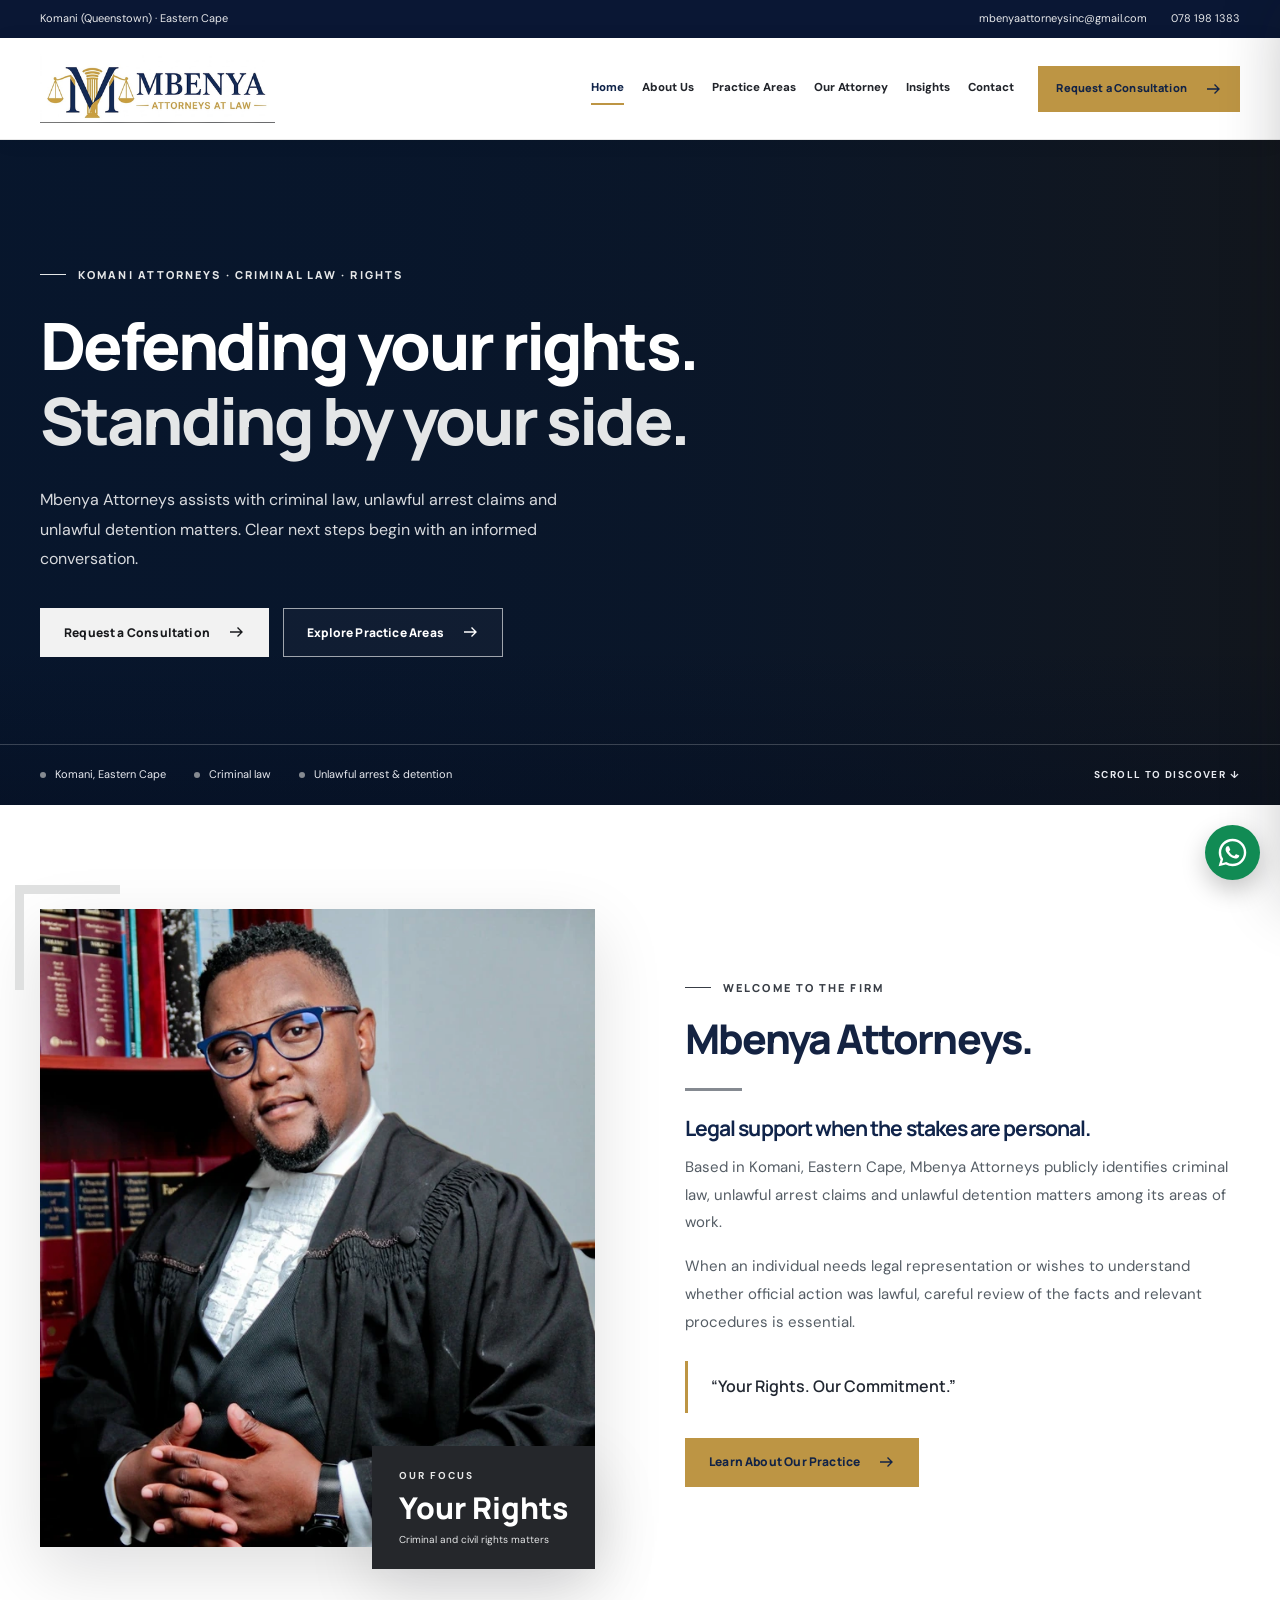
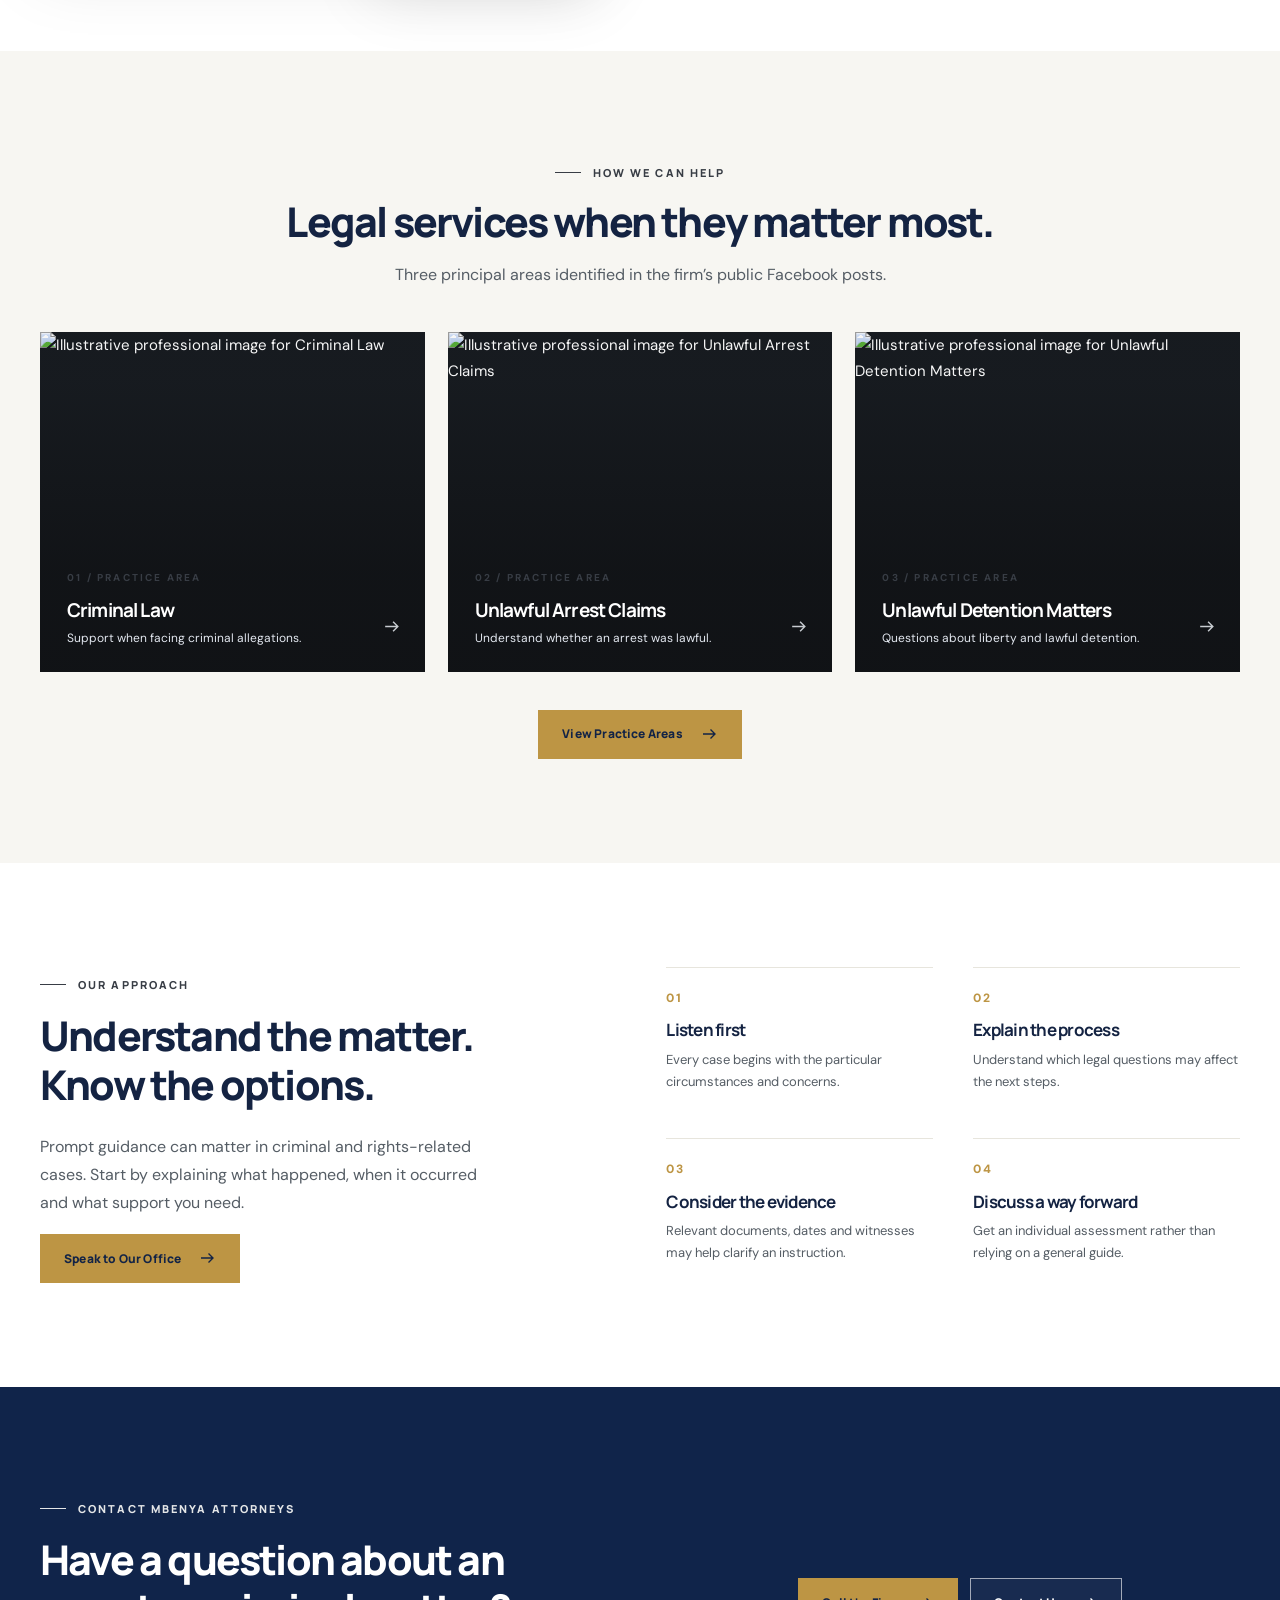
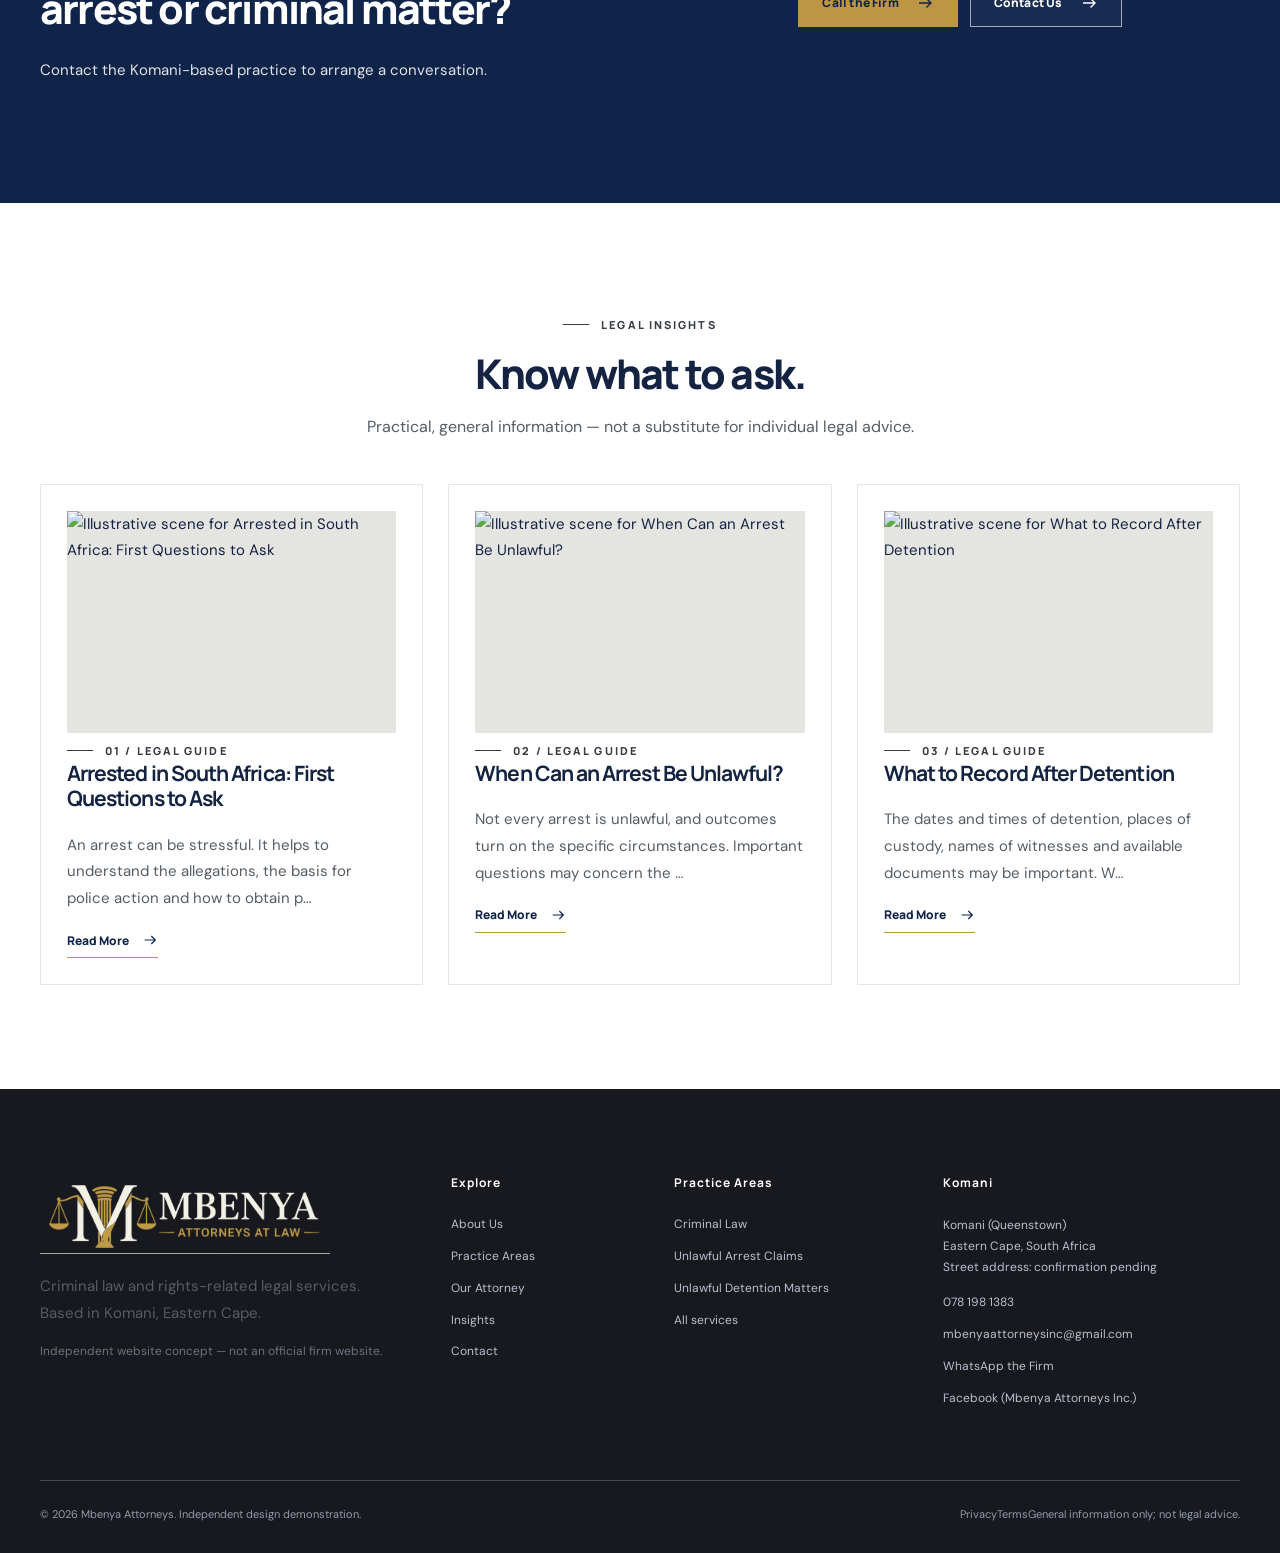
==== commit fb7f64ce: "Swap attorney photos and update email contact form" ====
--- a/index.html
+++ b/index.html
@@ -1,5 +1,5 @@
 <!doctype html><html lang="en-ZA"><head><meta charset="utf-8"><meta name="viewport" content="width=device-width,initial-scale=1"><meta name="theme-color" content="#10244a"><title>Mbenya Attorneys | Criminal Law &amp; Unlawful Arrest | Komani</title><meta name="description" content="Mbenya Attorneys in Komani, Eastern Cape: criminal law, unlawful arrest claims and unlawful detention matters. Call or WhatsApp 078 198 1383."><meta name="robots" content="noindex,nofollow,noarchive,max-image-preview:large"><meta property="og:title" content="Mbenya Attorneys | Criminal Law &amp; Unlawful Arrest | Komani"><meta property="og:description" content="Mbenya Attorneys in Komani, Eastern Cape: criminal law, unlawful arrest claims and unlawful detention matters. Call or WhatsApp 078 198 1383."><meta property="og:type" content="website"><meta property="og:image" content="/assets/social-preview.jpg"><meta name="twitter:card" content="summary_large_image"><link rel="icon" type="image/png" href="/assets/favicon.png"><link rel="preconnect" href="https://images.pexels.com"><link rel="preconnect" href="https://fonts.googleapis.com"><link rel="preconnect" href="https://fonts.gstatic.com" crossorigin><link rel="stylesheet" href="/assets/site.css"><script defer src="/assets/site.js"></script><script type="application/ld+json">{"@context": "https://schema.org", "@type": "LegalService", "name": "Mbenya Attorneys", "telephone": "+27781981383", "address": {"@type": "PostalAddress", "addressLocality": "Komani", "addressRegion": "Eastern Cape", "addressCountry": "ZA"}, "areaServed": "South Africa", "knowsAbout": ["Criminal law", "Unlawful arrest claims", "Unlawful detention matters"], "sameAs": ["https://www.facebook.com/ModiAttorneys/"], "email": "mbenyaattorneysinc@gmail.com"}</script><meta content="en_ZA" property="og:locale"/><meta content="Mbenya Attorneys" property="og:site_name"/><meta content="Mbenya Attorneys | Criminal Law &amp; Unlawful Arrest | Komani" name="twitter:title"/><meta content="Mbenya Attorneys in Komani, Eastern Cape: criminal law, unlawful arrest claims and unlawful detention matters. Call or WhatsApp 078 198 1383." name="twitter:description"/><meta content="/assets/social-preview.jpg" name="twitter:image"/></head><body><a class="skip-link" href="#main">Skip to content</a><div class="topbar"><div class="container topbar-inner"><span class="topbar-address">Komani (Queenstown) · Eastern Cape</span><div class="topbar-links"><a href="mailto:mbenyaattorneysinc@gmail.com">mbenyaattorneysinc@gmail.com</a><a href="tel:+27781981383">078 198 1383</a></div></div></div><header class="nav-shell"><div class="container nav-inner"><a class="brand" href="/" aria-label="Mbenya Attorneys home"><img src="/assets/logo-header.png" width="235" height="69" alt="Mbenya Attorneys at Law official supplied logo"></a><nav class="nav-links" aria-label="Main navigation"><a class="nav-link active" href="/" aria-current=page>Home</a><a class="nav-link " href="/about/" >About Us</a><a class="nav-link " href="/practice-areas/" >Practice Areas</a><a class="nav-link " href="/our-attorney/" >Our Attorney</a><a class="nav-link " href="/insights/" >Insights</a><a class="nav-link " href="/contact/" >Contact</a></nav><a class="btn btn-gold nav-cta" href="/contact/">Request a Consultation <svg aria-hidden="true" xmlns="http://www.w3.org/2000/svg" width="18" height="18" viewBox="0 0 24 24" fill="none" stroke="currentColor" stroke-width="1.8"><path d="M4 12h16m-6-6 6 6-6 6"/></svg></a><button type="button" class="menu-open" aria-label="Open navigation" aria-expanded="false" aria-controls="mobile-panel" data-mobile-open>☰</button></div></header><div class="mobile-backdrop" id="mobile-backdrop"></div><nav class="mobile-panel" id="mobile-panel" aria-label="Mobile navigation" aria-hidden="true" inert><div class="mobile-head"><img src="/assets/logo-header.png" alt="Mbenya Attorneys logo"><button type="button" data-mobile-close aria-label="Close navigation">×</button></div><div class="mobile-links"><a href="/">Home</a><a href="/about/">About Us</a><a href="/practice-areas/">Practice Areas</a><a href="/our-attorney/">Our Attorney</a><a href="/insights/">Insights</a><a href="/contact/">Contact</a></div><a class="btn btn-gold mobile-cta" href="/contact/">Contact the Firm <svg aria-hidden="true" xmlns="http://www.w3.org/2000/svg" width="18" height="18" viewBox="0 0 24 24" fill="none" stroke="currentColor" stroke-width="1.8"><path d="M4 12h16m-6-6 6 6-6 6"/></svg></a></nav><main id="main"><section class="hero" style="--hero-image:url('https://images.pexels.com/photos/5668508/pexels-photo-5668508.jpeg?auto=compress&cs=tinysrgb&w=1900')"><div class="container hero-inner"><div class="hero-copy"><span class="eyebrow eyebrow-light">KOMANI ATTORNEYS · CRIMINAL LAW · RIGHTS</span><h1>Defending your rights. <em>Standing by your side.</em></h1><p>Mbenya Attorneys assists with criminal law, unlawful arrest claims and unlawful detention matters. Clear next steps begin with an informed conversation.</p><div class="hero-actions"><a class="btn btn-gold" href="/contact/">Request a Consultation <svg aria-hidden="true" xmlns="http://www.w3.org/2000/svg" width="18" height="18" viewBox="0 0 24 24" fill="none" stroke="currentColor" stroke-width="1.8"><path d="M4 12h16m-6-6 6 6-6 6"/></svg></a><a class="btn btn-outline" href="/practice-areas/">Explore Practice Areas <svg aria-hidden="true" xmlns="http://www.w3.org/2000/svg" width="18" height="18" viewBox="0 0 24 24" fill="none" stroke="currentColor" stroke-width="1.8"><path d="M4 12h16m-6-6 6 6-6 6"/></svg></a></div></div></div><div class="hero-bottom"><div class="container hero-bottom-inner"><div class="hero-notes"><span>Komani, Eastern Cape</span><span>Criminal law</span><span>Unlawful arrest &amp; detention</span></div><span class="scroll-cue">SCROLL TO DISCOVER ↓</span></div></div></section>
-<section class="section"><div class="container intro-grid"><div class="intro-picture mbenya-portrait-panel"><img src="/assets/portrait-standing.webp" alt="Client-supplied portrait of the legal professional in a blue suit" width="525" height="704" loading="lazy" decoding="async" ><div class="picture-stamp"><small>OUR FOCUS</small><strong>Your Rights</strong><span>Criminal and civil rights matters</span></div></div><div class="intro-copy"><span class="eyebrow">WELCOME TO THE FIRM</span><h2>Mbenya Attorneys.</h2><div class="accent-line"></div><h3>Legal support when the stakes are personal.</h3><p>Based in Komani, Eastern Cape, Mbenya Attorneys publicly identifies criminal law, unlawful arrest claims and unlawful detention matters among its areas of work.</p><p>When an individual needs legal representation or wishes to understand whether official action was lawful, careful review of the facts and relevant procedures is essential.</p><blockquote>“Your Rights. Our Commitment.”</blockquote><a class="btn btn-gold" href="/about/">Learn About Our Practice <svg aria-hidden="true" xmlns="http://www.w3.org/2000/svg" width="18" height="18" viewBox="0 0 24 24" fill="none" stroke="currentColor" stroke-width="1.8"><path d="M4 12h16m-6-6 6 6-6 6"/></svg></a></div></div></section>
+<section class="section"><div class="container intro-grid"><div class="intro-picture mbenya-portrait-panel"><img src="/assets/portrait-robes.webp" alt="Client-supplied portrait of the legal professional in black legal robes" width="662" height="994" loading="lazy" decoding="async" ><div class="picture-stamp"><small>OUR FOCUS</small><strong>Your Rights</strong><span>Criminal and civil rights matters</span></div></div><div class="intro-copy"><span class="eyebrow">WELCOME TO THE FIRM</span><h2>Mbenya Attorneys.</h2><div class="accent-line"></div><h3>Legal support when the stakes are personal.</h3><p>Based in Komani, Eastern Cape, Mbenya Attorneys publicly identifies criminal law, unlawful arrest claims and unlawful detention matters among its areas of work.</p><p>When an individual needs legal representation or wishes to understand whether official action was lawful, careful review of the facts and relevant procedures is essential.</p><blockquote>“Your Rights. Our Commitment.”</blockquote><a class="btn btn-gold" href="/about/">Learn About Our Practice <svg aria-hidden="true" xmlns="http://www.w3.org/2000/svg" width="18" height="18" viewBox="0 0 24 24" fill="none" stroke="currentColor" stroke-width="1.8"><path d="M4 12h16m-6-6 6 6-6 6"/></svg></a></div></div></section>
 <section class="section cream"><div class="container"><div class="section-heading centered"><span class="eyebrow">HOW WE CAN HELP</span><h2>Legal services when they matter most.</h2><p>Three principal areas identified in the firm’s public Facebook posts.</p></div><div class="practice-grid"><a class="practice-card" href="/practice-areas/#criminal"><img src="https://images.pexels.com/photos/7875843/pexels-photo-7875843.jpeg?auto=compress&amp;cs=tinysrgb&amp;w=1200" alt="Illustrative professional image for Criminal Law" width="1200" height="800" loading="lazy" decoding="async" ><div class="practice-shade"></div><div class="practice-card-text"><span class="card-number">01 / PRACTICE AREA</span><h3>Criminal Law</h3><p>Support when facing criminal allegations.</p></div><span class="card-arrow"><svg aria-hidden="true" xmlns="http://www.w3.org/2000/svg" width="18" height="18" viewBox="0 0 24 24" fill="none" stroke="currentColor" stroke-width="1.8"><path d="M4 12h16m-6-6 6 6-6 6"/></svg></span></a><a class="practice-card" href="/practice-areas/#arrest"><img src="https://images.pexels.com/photos/6077355/pexels-photo-6077355.jpeg?auto=compress&amp;cs=tinysrgb&amp;w=1200" alt="Illustrative professional image for Unlawful Arrest Claims" width="1200" height="800" loading="lazy" decoding="async" ><div class="practice-shade"></div><div class="practice-card-text"><span class="card-number">02 / PRACTICE AREA</span><h3>Unlawful Arrest Claims</h3><p>Understand whether an arrest was lawful.</p></div><span class="card-arrow"><svg aria-hidden="true" xmlns="http://www.w3.org/2000/svg" width="18" height="18" viewBox="0 0 24 24" fill="none" stroke="currentColor" stroke-width="1.8"><path d="M4 12h16m-6-6 6 6-6 6"/></svg></span></a><a class="practice-card" href="/practice-areas/#detention"><img src="https://images.pexels.com/photos/6077859/pexels-photo-6077859.jpeg?auto=compress&amp;cs=tinysrgb&amp;w=1200" alt="Illustrative professional image for Unlawful Detention Matters" width="1200" height="800" loading="lazy" decoding="async" ><div class="practice-shade"></div><div class="practice-card-text"><span class="card-number">03 / PRACTICE AREA</span><h3>Unlawful Detention Matters</h3><p>Questions about liberty and lawful detention.</p></div><span class="card-arrow"><svg aria-hidden="true" xmlns="http://www.w3.org/2000/svg" width="18" height="18" viewBox="0 0 24 24" fill="none" stroke="currentColor" stroke-width="1.8"><path d="M4 12h16m-6-6 6 6-6 6"/></svg></span></a></div><div class="section-action centered"><a class="btn btn-gold" href="/practice-areas/">View Practice Areas <svg aria-hidden="true" xmlns="http://www.w3.org/2000/svg" width="18" height="18" viewBox="0 0 24 24" fill="none" stroke="currentColor" stroke-width="1.8"><path d="M4 12h16m-6-6 6 6-6 6"/></svg></a></div></div></section>
 <section class="section purpose-section"><div class="container purpose-grid"><div><span class="eyebrow">OUR APPROACH</span><h2>Understand the matter. Know the options.</h2><p>Prompt guidance can matter in criminal and rights-related cases. Start by explaining what happened, when it occurred and what support you need.</p><a class="btn btn-gold" href="/contact/">Speak to Our Office <svg aria-hidden="true" xmlns="http://www.w3.org/2000/svg" width="18" height="18" viewBox="0 0 24 24" fill="none" stroke="currentColor" stroke-width="1.8"><path d="M4 12h16m-6-6 6 6-6 6"/></svg></a></div><div class="value-grid"><div><span>01</span><h3>Listen first</h3><p>Every case begins with the particular circumstances and concerns.</p></div><div><span>02</span><h3>Explain the process</h3><p>Understand which legal questions may affect the next steps.</p></div><div><span>03</span><h3>Consider the evidence</h3><p>Relevant documents, dates and witnesses may help clarify an instruction.</p></div><div><span>04</span><h3>Discuss a way forward</h3><p>Get an individual assessment rather than relying on a general guide.</p></div></div></div></section>
 <section class="section section-navy"><div class="container two-column"><div><span class="eyebrow eyebrow-light">CONTACT MBENYA ATTORNEYS</span><h2>Have a question about an arrest or criminal matter?</h2><p style="color:#e0e2e3">Contact the Komani-based practice to arrange a conversation.</p></div><div class="centered"><a class="btn btn-gold" href="tel:+27781981383">Call the Firm <svg aria-hidden="true" xmlns="http://www.w3.org/2000/svg" width="18" height="18" viewBox="0 0 24 24" fill="none" stroke="currentColor" stroke-width="1.8"><path d="M4 12h16m-6-6 6 6-6 6"/></svg></a> &nbsp; <a class="btn btn-outline" href="/contact/">Contact Us <svg aria-hidden="true" xmlns="http://www.w3.org/2000/svg" width="18" height="18" viewBox="0 0 24 24" fill="none" stroke="currentColor" stroke-width="1.8"><path d="M4 12h16m-6-6 6 6-6 6"/></svg></a></div></div></section>
